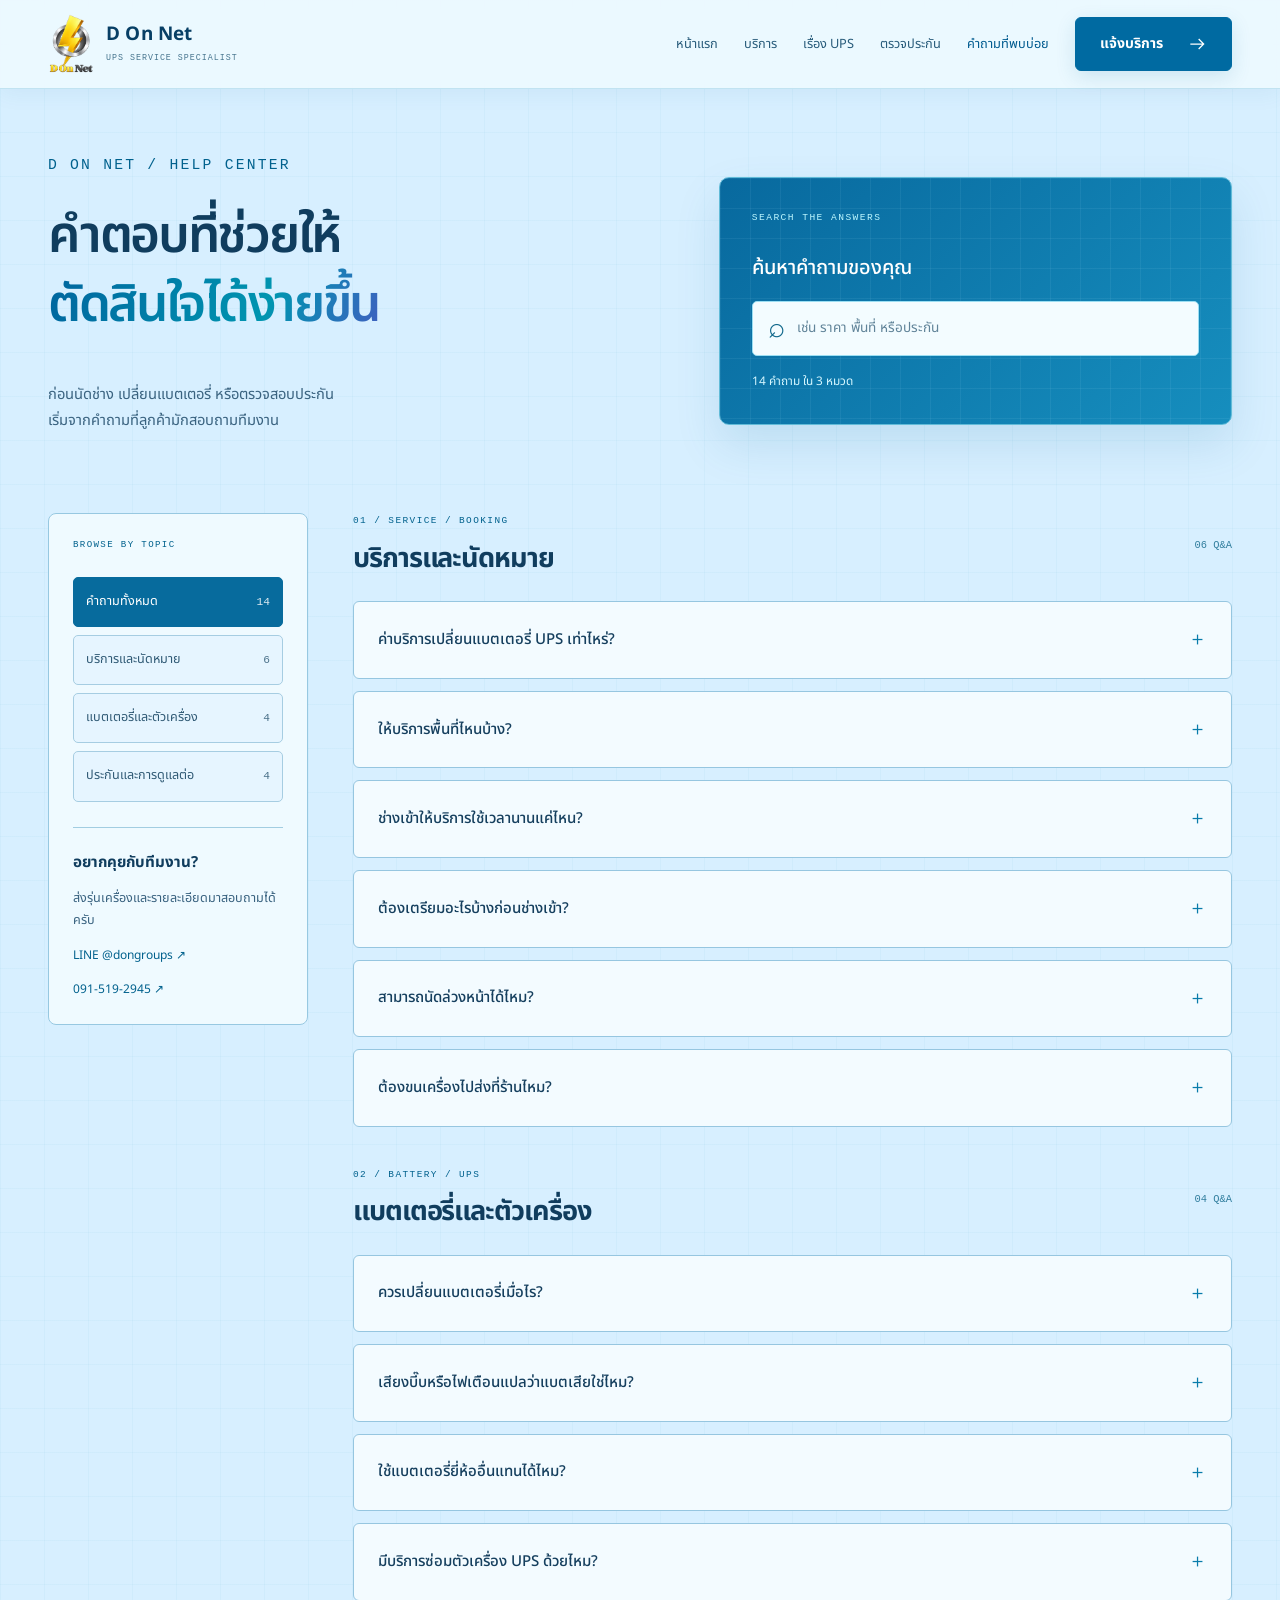
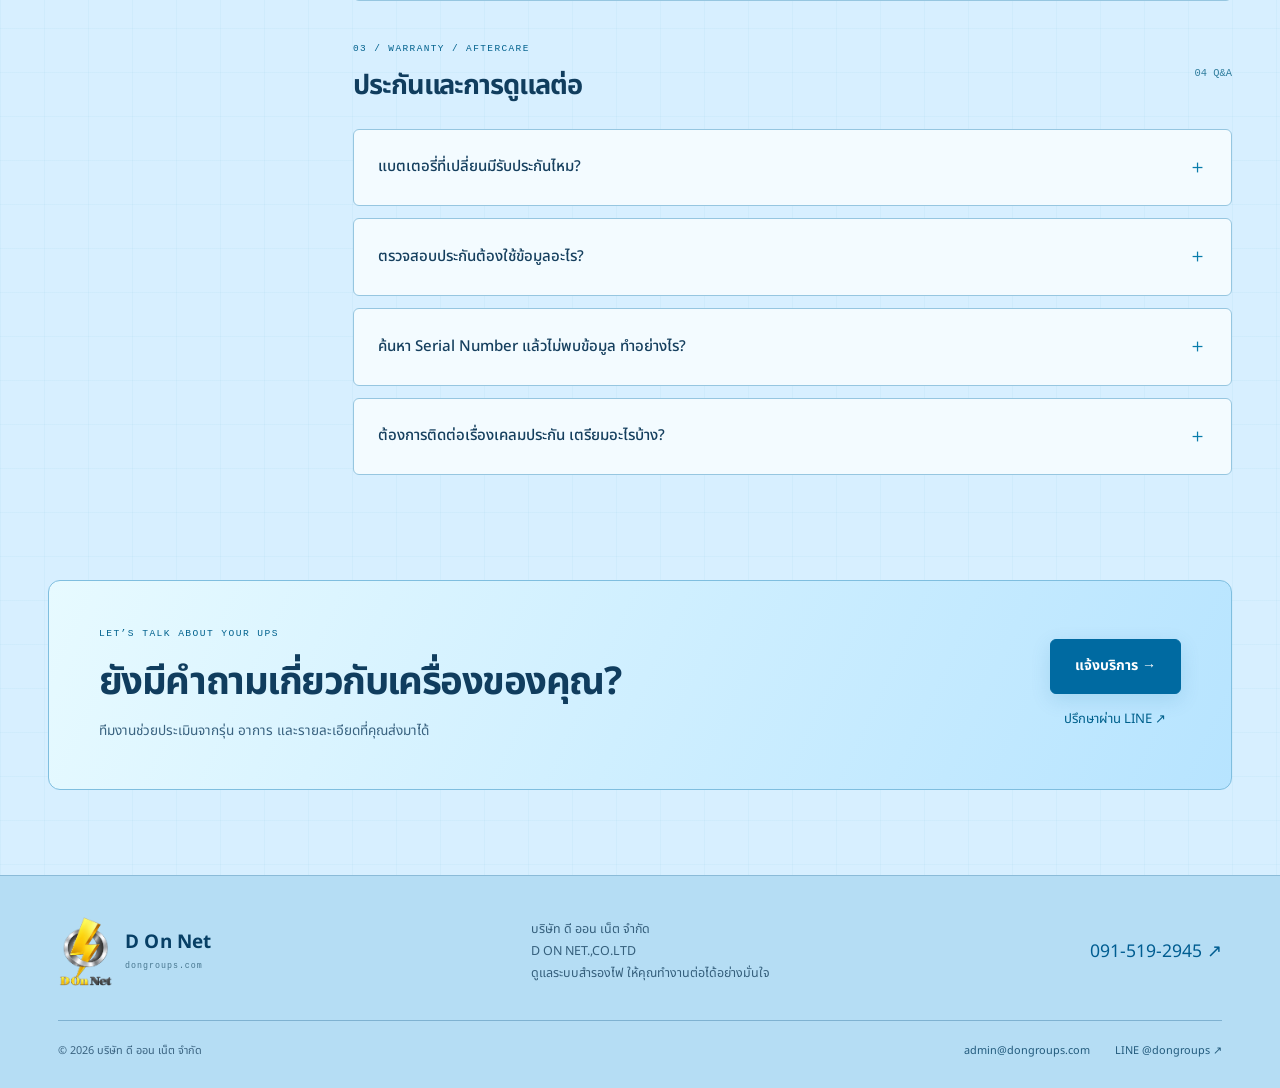
==== faq.html @ e54dea1e "Redesign D On Net website with azure cyber theme and Leaflet maps" ====
<!DOCTYPE html><html lang="th"><head><meta charset="UTF-8"><meta name="viewport" content="width=device-width,initial-scale=1"><title>คำถามที่พบบ่อย | D On Net</title><meta name="description" content="บริการเปลี่ยนแบตเตอรี่ UPS และ PM ตรวจสอบเครื่อง ติดต่อ D On Net โทร 091-519-2945"><link rel="icon" type="image/png" href="assets/d-on-net-logo.png"><link rel="preconnect" href="https://fonts.googleapis.com"><link rel="preconnect" href="https://fonts.gstatic.com" crossorigin><link href="https://fonts.googleapis.com/css2?family=Noto+Sans+Thai:wght@400;500;600;700;800&display=swap" rel="stylesheet"><link rel="stylesheet" href="site.css"><link rel="stylesheet" href="azure.css"><link rel="stylesheet" href="faq.css"></head><body><a class="skip" href="#main">ข้ามไปเนื้อหา</a><header class="site-header"><div class="nav-shell"><a class="logo company-logo" href="index.html" aria-label="D On Net หน้าแรก"><img src="assets/d-on-net-logo.png" alt="โลโก้ D On Net" width="1080" height="1482"><span>D On Net<small>UPS SERVICE SPECIALIST</small></span></a><button class="menu-toggle" aria-controls="site-menu" aria-expanded="false" aria-label="เปิดเมนู">☰</button><nav id="site-menu" class="site-menu" aria-label="เมนูหลัก"><a href="index.html" >หน้าแรก</a><a href="services.html" >บริการ</a><a href="ups-info.html" >เรื่อง UPS</a><a href="warranty.html" >ตรวจประกัน</a><a href="faq.html" aria-current="page">คำถามที่พบบ่อย</a><a class="button small" href="submit.html">แจ้งบริการ <svg viewBox="0 0 24 24" fill="none" stroke="currentColor" stroke-width="1.5" aria-hidden="true"><path d="M4 12h16m-6-6 6 6-6 6"/></svg></a></nav></div></header><main id="main"><section class="faq-hero wrap"><div><p class="eyebrow">D ON NET / HELP CENTER</p><h1>คำตอบที่ช่วยให้<br><span class="gradient-text">ตัดสินใจได้ง่ายขึ้น</span></h1><p>ก่อนนัดช่าง เปลี่ยนแบตเตอรี่ หรือตรวจสอบประกัน<br>เริ่มจากคำถามที่ลูกค้ามักสอบถามทีมงาน</p></div><div class="faq-search-panel"><span class="eyebrow">SEARCH THE ANSWERS</span><label for="faqSearch">ค้นหาคำถามของคุณ</label><div class="faq-search-row"><span aria-hidden="true">⌕</span><input id="faqSearch" type="search" placeholder="เช่น ราคา พื้นที่ หรือประกัน" autocomplete="off" aria-describedby="faqCount"></div><p id="faqCount" role="status" aria-live="polite">14 คำถาม ใน 3 หมวด</p></div></section><section class="faq-workspace wrap"><aside class="faq-sidebar"><p class="eyebrow">BROWSE BY TOPIC</p><div class="faq-filters" role="group" aria-label="กรองหมวดคำถาม"><button type="button" data-category="all" aria-pressed="true">คำถามทั้งหมด <span>14</span></button><button type="button" data-category="service" aria-pressed="false">บริการและนัดหมาย <span>6</span></button><button type="button" data-category="battery" aria-pressed="false">แบตเตอรี่และตัวเครื่อง <span>4</span></button><button type="button" data-category="warranty" aria-pressed="false">ประกันและการดูแลต่อ <span>4</span></button></div><div class="faq-help"><h3>อยากคุยกับทีมงาน?</h3><p>ส่งรุ่นเครื่องและรายละเอียดมาสอบถามได้ครับ</p><a class="text-link" href="https://page.line.me/624izvff" target="_blank" rel="noopener">LINE @dongroups ↗</a><a class="text-link" href="tel:0915192945">091-519-2945 ↗</a></div></aside><div class="faq-results"><section class="faq-topic" data-topic="service" aria-labelledby="topic-service"><div class="faq-topic-heading"><div><p class="eyebrow">01 / SERVICE / BOOKING</p><h2 id="topic-service">บริการและนัดหมาย</h2></div><span>06 Q&A</span></div><details class="faq-item" data-category="service"><summary>ค่าบริการเปลี่ยนแบตเตอรี่ UPS เท่าไหร่?</summary><div class="faq-answer"><p>ราคาขึ้นอยู่กับขนาด รุ่นของ UPS และแบตเตอรี่ที่เลือก ส่งยี่ห้อ รุ่น จำนวนเครื่อง และสถานที่ให้ทีมงานประเมินก่อนนัดหมายได้ ผ่าน <a href="submit.html">ฟอร์มแจ้งบริการ</a> หรือโทร 091-519-2945</p></div></details><details class="faq-item" data-category="service"><summary>ให้บริการพื้นที่ไหนบ้าง?</summary><div class="faq-answer"><p>ตามข้อมูลบริการเดิม ให้บริการกรุงเทพฯ และปริมณฑลเป็นหลัก ได้แก่ นนทบุรี ปทุมธานี สมุทรปราการ สมุทรสาคร นครปฐม และพื้นที่ใกล้เคียง สำหรับจังหวัดอื่น ติดต่อทีมงานเพื่อยืนยันก่อนนัดหมาย</p></div></details><details class="faq-item" data-category="service"><summary>ช่างเข้าให้บริการใช้เวลานานแค่ไหน?</summary><div class="faq-answer"><p>ตามข้อมูลบริการเดิม โดยทั่วไปประมาณ 30–60 นาทีต่อเครื่อง รวมตรวจสอบ ทำความสะอาด และเปลี่ยนแบตเตอรี่ ระยะเวลาจริงขึ้นอยู่กับรุ่น จำนวนเครื่อง และสภาพหน้างาน ทีมงานจะช่วยประเมินก่อนนัดหมาย</p></div></details><details class="faq-item" data-category="service"><summary>ต้องเตรียมอะไรบ้างก่อนช่างเข้า?</summary><div class="faq-answer"><p>เตรียมสถานที่และที่อยู่ให้ชัดเจน ภาพเครื่องกับป้ายรุ่น และชื่อพร้อมเบอร์ผู้ประสานงานหน้างาน แจ้งข้อกำหนดการเข้าพื้นที่หรือเวลาที่สะดวกให้ทีมงานทราบล่วงหน้า</p></div></details><details class="faq-item" data-category="service"><summary>สามารถนัดล่วงหน้าได้ไหม?</summary><div class="faq-answer"><p>ได้ครับ แนะนำติดต่อก่อนวันรับบริการอย่างน้อย 1–2 วันทำการ เพื่อให้ทีมงานจัดเตรียมอุปกรณ์ โดยวันและเวลานัดหมายต้องได้รับการยืนยันจากทีมงาน</p></div></details><details class="faq-item" data-category="service"><summary>ต้องขนเครื่องไปส่งที่ร้านไหม?</summary><div class="faq-answer"><p>มีบริการถึงหน้างานที่บ้านหรือสำนักงาน แจ้งสถานที่ให้ทีมงานยืนยันรายละเอียดก่อนเข้าบริการได้</p></div></details></section><section class="faq-topic" data-topic="battery" aria-labelledby="topic-battery"><div class="faq-topic-heading"><div><p class="eyebrow">02 / BATTERY / UPS</p><h2 id="topic-battery">แบตเตอรี่และตัวเครื่อง</h2></div><span>04 Q&A</span></div><details class="faq-item" data-category="battery"><summary>ควรเปลี่ยนแบตเตอรี่เมื่อไร?</summary><div class="faq-answer"><p>ให้พิจารณาคู่มือของรุ่น สภาพการใช้งาน และผลตรวจสอบ ไม่ต้องรอจนสำรองไฟไม่ได้ หากเวลาสำรองลดลงหรือมีข้อความเตือน ส่งข้อมูลให้ทีมงานช่วยประเมินได้ ดูเพิ่มเติมที่ <a href="ups-info.html#lifespan">เรื่องอายุแบตเตอรี่ UPS</a></p></div></details><details class="faq-item" data-category="battery"><summary>เสียงบี๊บหรือไฟเตือนแปลว่าแบตเสียใช่ไหม?</summary><div class="faq-answer"><p>ยังสรุปจากเสียงหรือไฟเตือนเพียงอย่างเดียวไม่ได้ครับ จดข้อความและรูปแบบเสียง หรือถ่ายภาพหน้าจอไว้ เพื่อให้ทีมงานตรวจสอบตามรุ่น ดู <a href="ups-info.html#symptoms">อาการที่ควรตรวจเช็ก</a></p></div></details><details class="faq-item" data-category="battery"><summary>ใช้แบตเตอรี่ยี่ห้ออื่นแทนได้ไหม?</summary><div class="faq-answer"><p>ให้ทีมงานตรวจความเข้ากันได้กับรุ่นเครื่องและข้อกำหนดของผู้ผลิตก่อนเลือกแบตเตอรี่ พร้อมแจ้งตัวเลือกและรายละเอียดการรับประกันให้ทราบก่อนให้บริการ</p></div></details><details class="faq-item" data-category="battery"><summary>มีบริการซ่อมตัวเครื่อง UPS ด้วยไหม?</summary><div class="faq-answer"><p>บริการหลักคือ PM ตรวจสอบและเปลี่ยนแบตเตอรี่ สำหรับอินเวอร์เตอร์หรือบอร์ดของเครื่อง สอบถามเป็นกรณีได้ ทีมงานจะประเมินตามสภาพจริง</p></div></details></section><section class="faq-topic" data-topic="warranty" aria-labelledby="topic-warranty"><div class="faq-topic-heading"><div><p class="eyebrow">03 / WARRANTY / AFTERCARE</p><h2 id="topic-warranty">ประกันและการดูแลต่อ</h2></div><span>04 Q&A</span></div><details class="faq-item" data-category="warranty"><summary>แบตเตอรี่ที่เปลี่ยนมีรับประกันไหม?</summary><div class="faq-answer"><p>มีรับประกันตามรุ่น ยี่ห้อ และเงื่อนไขที่ระบุในใบงาน ทีมงานจะแจ้งรายละเอียดก่อนให้บริการ ตรวจสอบได้ที่ <a href="warranty.html">หน้าตรวจประกัน</a></p></div></details><details class="faq-item" data-category="warranty"><summary>ตรวจสอบประกันต้องใช้ข้อมูลอะไร?</summary><div class="faq-answer"><p>ใช้ Serial Number ของเครื่อง ซึ่งดูได้จากป้ายบนตัวเครื่องหรือข้อมูลในใบงาน หากหาไม่พบ ส่งภาพป้ายให้ทีมงานช่วยดูผ่าน LINE ได้</p></div></details><details class="faq-item" data-category="warranty"><summary>ค้นหา Serial Number แล้วไม่พบข้อมูล ทำอย่างไร?</summary><div class="faq-answer"><p>ตรวจตัวอักษรและตัวเลขให้ตรงกับป้ายเครื่อง หากยังไม่พบ ติดต่อทีมงานพร้อม Serial Number และใบงานเพื่อช่วยตรวจสอบ การค้นหาไม่พบยังไม่ยืนยันว่าเครื่องไม่มีประกัน</p></div></details><details class="faq-item" data-category="warranty"><summary>ต้องการติดต่อเรื่องเคลมประกัน เตรียมอะไรบ้าง?</summary><div class="faq-answer"><p>เตรียม Serial Number ใบงาน และรายละเอียดอาการหรือข้อความเตือน ติดต่อ 091-519-2945 หรือ LINE @dongroups เพื่อให้ทีมงานตรวจสอบตามเงื่อนไขในใบงาน</p></div></details></section><div class="faq-empty" hidden><span class="eyebrow">NO MATCHING ANSWERS</span><h2>ยังไม่พบคำถามที่ตรงกัน</h2><p>ลองใช้คำสั้นลง หรือเลือกดูคำถามทั้งหมด</p><button type="button" class="button secondary" id="faqReset">ล้างการค้นหา</button><a class="text-link" href="https://page.line.me/624izvff" target="_blank" rel="noopener">สอบถามทีมงาน ↗</a></div><noscript><p>เปิดแต่ละคำถามเพื่ออ่านคำตอบได้ โดยช่องค้นหาและตัวกรองต้องใช้ JavaScript</p></noscript></div></section><section class="contact-banner wrap"><div><p class="eyebrow">LET’S TALK ABOUT YOUR UPS</p><h2>ยังมีคำถามเกี่ยวกับเครื่องของคุณ?</h2><p>ทีมงานช่วยประเมินจากรุ่น อาการ และรายละเอียดที่คุณส่งมาได้</p></div><div class="cta-actions"><a class="button" href="submit.html">แจ้งบริการ →</a><a class="text-link" href="https://page.line.me/624izvff" target="_blank" rel="noopener">ปรึกษาผ่าน LINE ↗</a></div></section></main><footer class="site-footer"><div class="footer-top"><a class="logo company-logo" href="index.html"><img src="assets/d-on-net-logo.png" alt="โลโก้ D On Net" width="1080" height="1482"><span>D On Net<small>dongroups.com</small></span></a><p>บริษัท ดี ออน เน็ต จำกัด<br><span lang="en">D ON NET.,CO.LTD</span><br>ดูแลระบบสำรองไฟ ให้คุณทำงานต่อได้อย่างมั่นใจ</p><a href="tel:0915192945">091-519-2945 ↗</a></div><div class="footer-bottom"><span>© 2026 บริษัท ดี ออน เน็ต จำกัด</span><div><a href="mailto:admin@dongroups.com">admin@dongroups.com</a><a href="https://page.line.me/624izvff" target="_blank" rel="noopener">LINE @dongroups ↗</a></div></div></footer><script src="site.js"></script><script src="faq.js"></script></body></html>
---- site.css ----
*{box-sizing:border-box}html{scroll-behavior:smooth}body{margin:0;background:#080c14;color:#e9eef6;font-family:'Noto Sans Thai',sans-serif;line-height:1.75}a{color:inherit;text-decoration:none}button,input,select,textarea{font:inherit}button,a,input,select,textarea{-webkit-tap-highlight-color:transparent}svg{width:24px;height:24px;flex-shrink:0}button{cursor:pointer}h1,h2,h3,p{margin-top:0}h1,h2,h3{line-height:1.35}p{color:#9cacc2}h2{font-size:clamp(1.8rem,3vw,2.7rem);letter-spacing:-.04em}h3{font-size:1.2rem}::selection{background:#71e9c7;color:#080c14}:focus-visible{outline:2px solid #71e9c7;outline-offset:5px}.wrap{max-width:1260px;width:calc(100% - 96px);margin-inline:auto}.accent{color:#71e9c7}.eyebrow,.code{font:500 .7rem/1.6 Consolas,monospace;letter-spacing:.15em;color:#71e9c7}.eyebrow{margin-bottom:24px}.gradient-text{background:linear-gradient(115deg,#9bf5d7,#7edbfa 70%,#b4a0f5);background-clip:text;-webkit-text-fill-color:transparent}.skip{position:fixed;top:-80px;left:20px;z-index:300;background:#71e9c7;color:#080c14;padding:12px}.skip:focus{top:10px}
.site-header{position:sticky;top:0;z-index:100;background:#080c14eb;backdrop-filter:blur(20px);border-bottom:1px solid #ffffff0d}.nav-shell{max-width:1360px;margin:auto;padding:22px 48px;display:flex;align-items:center;justify-content:space-between;gap:24px}.logo{display:flex;align-items:center;gap:11px;font-weight:800;letter-spacing:.01em;font-size:1.2rem;line-height:1.3;color:#fff}.logo-light{font-weight:400}.logo small{display:block;font:500 .52rem/1.8 Consolas,monospace;letter-spacing:.2em;color:#7f90a8;margin-top:4px}.logo-mark{display:grid;place-items:center;width:38px;height:42px;background:#71e9c70d;border:1px solid #71e9c748;color:#71e9c7;border-radius:8px}.site-menu{display:flex;align-items:center;gap:26px;position:static;background:none;height:auto;padding:0;box-shadow:none}.site-menu>a{color:#a8b5c7;font-size:.8rem;white-space:nowrap}.site-menu>a:hover,.site-menu>a[aria-current]{color:#71e9c7}.menu-toggle{display:none;background:transparent;border:1px solid #334156;border-radius:6px;color:#e9eef6;padding:4px 12px;font-size:1.4rem}.button,.site-menu>a.button{display:inline-flex;align-items:center;justify-content:center;gap:24px;background:#71e9c7;border:1px solid #71e9c7;padding:14px 24px;color:#071711;border-radius:6px;font-size:.88rem;font-weight:700;transition:transform .2s,background .2s}.button:hover{transform:translateY(-2px);background:#a2f3dc}.button svg{width:20px}.button.small{padding:11px 18px;gap:12px}.button.secondary{background:#ffffff03;border-color:#ffffff26;color:#e9eef6}.button.secondary:hover{border-color:#71e9c7;background:#71e9c70a}
.home-hero{display:grid;grid-template-columns:1.05fr 1fr;gap:32px;align-items:center;padding-block:80px 86px}.hero-copy h1{font-size:clamp(3rem,5vw,4.6rem);font-weight:600;letter-spacing:-.055em;margin-bottom:28px;line-height:1.25}.hero-description{font-size:1rem;line-height:1.9;margin-bottom:30px}.hero-actions{display:flex;gap:12px;flex-wrap:wrap}.hero-note{display:flex;align-items:center;gap:9px;font-size:.71rem;color:#889bb2;margin-top:28px}.hero-note svg{width:17px;height:17px;color:#71e9c7}.tiny-dot{display:inline-block;width:6px;height:6px;border-radius:50%;background:#71e9c7;box-shadow:0 0 12px #71e9c7;margin-right:9px}
.equipment-scene{height:520px;position:relative;isolation:isolate;background:radial-gradient(ellipse at 45% 48%,#16483655,transparent 60%),radial-gradient(ellipse at 90% 90%,#53488b30,transparent 60%);border:1px solid #ffffff0e;border-radius:24px;overflow:hidden}.scene-grid{position:absolute;inset:0;background-image:linear-gradient(#71e9c707 1px,transparent 1px),linear-gradient(90deg,#71e9c707 1px,transparent 1px);background-size:38px 38px;mask-image:radial-gradient(#000,transparent 80%)}.scene-caption{position:absolute;top:26px;left:26px;font:500 .61rem Consolas,monospace;letter-spacing:.15em;color:#738d89}.orbit{position:absolute;border:1px solid #71e9c720;width:340px;height:340px;left:50%;top:47%;border-radius:50%;transform:translate(-50%,-50%)}.orbit-b{width:430px;height:430px;border-style:dashed;border-color:#71e9c710}.ups-device{position:absolute;top:90px;left:50%;width:180px;height:300px;transform:translateX(-50%) rotate(-8deg);background:linear-gradient(110deg,#3b4a55,#142128 55%,#0e171f);border:1px solid #708d9250;border-radius:10px 10px 15px 15px;box-shadow:22px 18px 0 -4px #0d1722,23px 18px 0 -3px #334455,0 30px 60px #0009;z-index:2}.device-top{font:600 .6rem Consolas,monospace;color:#b0bfc4;letter-spacing:.14em;padding:19px 21px;border-bottom:1px solid #ffffff0d}.device-display{margin:20px;background:#091610;border:1px solid #6ad6ad55;border-radius:4px;padding:12px;color:#8ae8bd;box-shadow:inset 0 0 20px #63dba810;font:600 .85rem Consolas,monospace}.display-dot{display:inline-block;height:5px;width:5px;background:#8ae8bd;border-radius:50%;margin-right:5px}.battery-bars{display:flex;gap:4px;margin:12px 0}.battery-bars i{width:15px;height:14px;background:#71e9c7;box-shadow:0 0 8px #71e9c740}.device-display small{font-size:.4rem;letter-spacing:.04em}.device-button{text-align:center;margin-bottom:17px;color:#6acbaa;font-size:20px}.device-vents{height:50px;margin-inline:22px;background:repeating-linear-gradient(0deg,#02070b 0 2px,transparent 2px 7px);border-inline:1px solid #ffffff08}.device-foot{position:absolute;left:18px;right:18px;bottom:-7px;height:7px;background:#071016}.scene-label{position:absolute;display:flex;align-items:center;gap:10px;background:#0e1c23e8;backdrop-filter:blur(10px);border:1px solid #71e9c72c;border-radius:7px;padding:12px 15px;z-index:3;color:#71e9c7;font:500 .62rem/1.8 Consolas,monospace;letter-spacing:.06em;box-shadow:0 15px 35px #0003}.scene-label small{display:block;font-family:'Noto Sans Thai',sans-serif;color:#a7b9c7;letter-spacing:0;font-size:.68rem}.label-a{left:20px;top:180px}.label-b{right:18px;bottom:100px}.scene-base{position:absolute;bottom:28px;left:26px;right:26px;display:flex;justify-content:space-between;gap:10px;color:#b0bfcb;font:500 .6rem Consolas,monospace;letter-spacing:.09em}.scene-base span{color:#53697b}
.brand-strip{border-block:1px solid #ffffff0d;padding:26px 0;background:#ffffff02}.brand-strip>.wrap{display:flex;justify-content:space-between;align-items:center;gap:25px}.brand-strip .eyebrow{color:#778a9e;margin:0;font-size:.57rem}.brand-strip .wrap>div{display:flex;gap:32px;align-items:center;color:#b7c1ce;font-weight:700;font-size:1.1rem;flex-wrap:wrap}.brand-strip .wrap>div span{font-size:.9rem;font-weight:500}.section-space{padding-block:85px}.section-heading{display:flex;align-items:end;justify-content:space-between;gap:30px;margin-bottom:38px}.section-heading h2{margin-bottom:0}.section-heading>p{max-width:340px;margin-bottom:4px;font-size:.88rem}.section-heading .eyebrow{margin-bottom:15px}.service-grid{display:grid;grid-template-columns:repeat(3,1fr);gap:18px}.service-card{background:linear-gradient(135deg,#111a27,#0c121b);border:1px solid #ffffff12;border-radius:10px;padding:30px;transition:border-color .2s,transform .2s}.service-card:hover{transform:translateY(-4px);border-color:#71e9c74d}.card-top{display:flex;justify-content:space-between;align-items:center;margin-bottom:38px}.service-icon{width:52px;height:52px;display:grid;place-items:center;border:1px solid #71e9c725;border-radius:9px;background:#71e9c708;color:#71e9c7}.service-icon svg{width:28px;height:28px}.code{color:#5e758c}.service-card h3{margin-bottom:13px;font-weight:500}.service-card p{font-size:.86rem;min-height:72px}.text-link{display:inline-flex;align-items:center;gap:15px;color:#71e9c7;font-size:.82rem}.text-link svg{width:18px}.workflow{background:#0c131f;border-block:1px solid #ffffff0c}.steps{display:grid;grid-template-columns:repeat(4,1fr);gap:30px}.step-number{display:block;font:400 2.4rem Consolas,monospace;color:#71e9c766;border-bottom:1px solid #71e9c722;padding-bottom:20px;margin-bottom:20px}.steps h3{font-size:1rem;font-weight:500}.steps p{font-size:.81rem}.care-panel{display:grid;grid-template-columns:1fr 1fr;align-items:center;gap:30px;padding:55px 60px;border:1px solid #ffffff14;border-radius:16px;background:radial-gradient(ellipse at 95% 50%,#34406b26,transparent 60%),#101721}.care-panel h2{line-height:1.5}.care-panel p{font-size:.87rem}.care-art{display:flex;flex-direction:column;align-items:center;gap:24px;color:#71e9c7}.care-art svg{width:135px;height:135px;stroke-width:.6;filter:drop-shadow(0 0 30px #71e9c730)}.care-art span{font:500 .6rem Consolas,monospace;letter-spacing:.2em;color:#74989b}.contact-banner{display:flex;justify-content:space-between;align-items:center;gap:30px;padding:45px 50px;margin-bottom:85px;background:linear-gradient(120deg,#17382c80,#121b2b);border:1px solid #71e9c72b;border-radius:12px}.contact-banner h2{margin-bottom:12px}.contact-banner .eyebrow{font-size:.6rem;margin-bottom:15px}.contact-banner p:last-child{font-size:.85rem;margin:0}.cta-actions{display:flex;flex-direction:column;align-items:center;gap:14px;flex-shrink:0}.site-footer{display:block;background:#070a10;border-top:1px solid #ffffff0e;padding:38px max(48px,calc((100vw - 1164px)/2)) 28px}.footer-top,.footer-bottom{display:flex;align-items:center;justify-content:space-between;gap:30px}.footer-top{padding-bottom:30px}.footer-top p{font-size:.78rem;margin:0}.footer-top>a:last-child{font-size:1.1rem;color:#71e9c7}.footer-bottom{padding-top:20px;border-top:1px solid #ffffff0d;color:#64798f;font-size:.68rem}.footer-bottom>div{display:flex;gap:25px}.footer-bottom a{color:#97a9bc}
.page-heading{padding-block:70px 55px}.page-heading h1{font-size:clamp(2.2rem,4vw,3.6rem);font-weight:600}.page-heading p:last-child{max-width:550px}.service-list{padding-bottom:75px}.service-row{display:grid;grid-template-columns:.8fr 1.2fr;gap:70px;padding-block:50px;border-top:1px solid #ffffff15;scroll-margin-top:110px}.service-row h2{font-size:2rem}.service-row p{font-size:.92rem}.large-icon{display:flex;flex-direction:column;align-items:center;justify-content:center;gap:30px;background:radial-gradient(circle,#71e9c70c,transparent 70%),#101824;border:1px solid #ffffff10;border-radius:14px;min-height:260px}.large-icon svg{width:100px;height:100px;color:#71e9c7;stroke-width:.7}.check-list{list-style:none;padding:0;margin:20px 0 28px;color:#a5b7cb;font-size:.86rem}.check-list li{margin-bottom:10px}.check-list li::before{content:'✓';color:#71e9c7;margin-right:12px}
/* Connected workflows and reference articles use the same new design system. */
:root{--navy:#080c14;--navy2:#101b2b;--navy3:#1a2b3b;--amber:#71e9c7;--amber2:#a2f3dc;--white:#e9eef6;--off:#101824;--text:#d5dfec;--muted:#9cacc2;--border:#2b394a;--success:#71e9c7;--danger:#ff8585;--font:'Noto Sans Thai',sans-serif;--shadow:0 15px 50px #0004;color-scheme:dark}
main>section:not(.wrap):not(.workflow),main>.page-hero{padding-inline:max(48px,calc((100vw - 1164px)/2))}.page-hero{background:radial-gradient(ellipse at 80% 20%,#274e4433,transparent 65%),#080c14;padding-block:65px;border-bottom:1px solid #ffffff10;text-align:left}.page-hero h1{font-size:clamp(2rem,4vw,3.4rem);font-weight:600}.page-hero h1 em{color:#71e9c7}.page-hero p{margin:0;max-width:600px;color:#9cacc2}.breadcrumb{justify-content:flex-start}.breadcrumb a{color:#9cacc2}.section-title,.form-card h2,.field label,.checklist-field label,.map-field label,.search-box h2,.info-card h3,.article-section h2,.type-card h4,.symptom-item h4,summary{color:#e9eef6}.section-tag{background:#71e9c708;border-color:#71e9c733;color:#71e9c7;border-radius:5px}.form-card,.info-card,.search-box,.type-card,.result-card,.toc{background:#101824;border:1px solid #ffffff16;box-shadow:none}.submit-layout{grid-template-columns:minmax(0,1fr) 340px;gap:30px}.field input,.field textarea,.field select,#serialInput{background:#080f19;color:#d5dfec;border-color:#344358}.field input::placeholder,.field textarea::placeholder{color:#8497ae}.field select option{color:#d5dfec;background:#080f19}.btn-submit,.btn-search,.btn-primary{background:#71e9c7;color:#071711}.btn-navy{background:#152c29;color:#e9eef6;border:1px solid #71e9c744}.map-btn{color:#d5dfec;background:#152033}.check-options label{color:#a8b8cc;background:#0c1420;border-color:#344358}.check-opt:checked+label{background:#71e9c713;color:#71e9c7;border-color:#71e9c7}.contact-link{background:#0c1420;color:#d5dfec}.contact-link:hover{border-color:#71e9c7}.info-section{background:#0c131f}.result-table td{color:#d5dfec}.result-table td:first-child{color:#9cacc2}.status-title{color:#e9eef6}.days-valid,.valid .status-label,#successMsg h3{color:#71e9c7}.days-expire,.expired .status-label{color:#ffb395}.faq-list details{background:#101824}.faq-list .faq-ans{color:#9cacc2}.still-q{border-top:1px solid #ffffff14;background:#0d1824}.article-section h2{border-color:#71e9c744}.badge-green{color:#71e9c7}.badge-amber{color:#ffd899}.badge-blue{color:#9fcbff}.lifespan-table th{background:#182636}.lifespan-table td{color:#d5dfec}.toc a{color:#9cacc2}.site-footer p{color:#9cacc2}.site-header .site-menu{border:0}.site-header .logo{font-family:'Noto Sans Thai',sans-serif}
@media(max-width:1060px){.nav-shell{padding:18px 30px}.menu-toggle{display:block}.site-menu{display:none;position:absolute;top:100%;left:0;right:0;flex-direction:column;align-items:stretch;gap:0;padding:16px 30px;background:#0d1623;border-bottom:1px solid #ffffff20}.site-menu.is-open{display:flex}.site-menu>a{padding:12px 0;font-size:.9rem}.site-menu>a.button{margin-top:12px}.wrap{width:calc(100% - 60px)}.home-hero{gap:20px}.equipment-scene{height:460px}.label-a{left:10px;top:195px}.label-b{right:10px;bottom:60px}.scene-caption{font-size:.5rem}.scene-base span{display:none}.service-card{padding:24px}.brand-strip>.wrap{flex-direction:column;align-items:flex-start}.submit-layout{grid-template-columns:minmax(0,1fr) 290px;gap:20px}.form-card{padding:25px}.site-footer{padding-inline:30px}main>section:not(.wrap):not(.workflow),main>.page-hero{padding-inline:30px}}
@media(max-width:760px){.home-hero{grid-template-columns:1fr;padding-block:48px}.hero-copy h1{font-size:3.4rem}.hero-description br{display:none}.equipment-scene{margin-top:18px;height:440px;max-width:540px;width:100%;justify-self:center}.ups-device{top:65px}.scene-base{bottom:20px}.label-a{left:20px;top:160px}.label-b{right:20px;bottom:80px}.section-space{padding-block:56px}.section-heading{display:block}.section-heading>p{margin-top:20px;max-width:100%}.service-grid{grid-template-columns:1fr}.service-card p{min-height:0}.card-top{margin-bottom:22px}.steps{grid-template-columns:1fr 1fr;gap:22px}.care-panel{padding:30px;grid-template-columns:1fr}.care-art{padding-block:25px}.contact-banner{padding:30px;flex-direction:column;align-items:flex-start;margin-bottom:55px}.cta-actions{align-items:flex-start}.footer-top,.footer-bottom{align-items:flex-start;flex-direction:column;gap:18px}.footer-bottom>div{flex-wrap:wrap;gap:12px}.brand-strip .wrap>div{gap:22px;font-size:.95rem}.service-row{grid-template-columns:1fr;gap:28px}.large-icon{min-height:200px}.submit-layout{grid-template-columns:1fr}.page-hero{padding-block:45px}.page-heading{padding-block:50px 30px}.page-hero h1{font-size:2.2rem}.care-panel p br{display:none}}
@media(max-width:420px){.wrap{width:calc(100% - 36px)}.nav-shell{padding:16px 18px}.logo{font-size:1rem}.logo small{font-size:.44rem}.logo-mark{width:30px;height:36px}.hero-copy h1{font-size:2.8rem}.eyebrow{font-size:.59rem}.hero-actions .button{flex:1;padding:13px 16px;gap:12px}.hero-note{font-size:.61rem;align-items:flex-start}.equipment-scene{height:405px}.scene-label{padding:9px 11px;font-size:.54rem}.label-a{left:10px;top:170px}.label-b{right:10px;bottom:65px}.ups-device{width:155px;height:280px}.scene-base{font-size:.51rem}.steps{grid-template-columns:1fr}.care-panel,.contact-banner{padding:24px}.form-card{padding:20px}.field-row{grid-template-columns:1fr}main>section:not(.wrap):not(.workflow),main>.page-hero{padding-inline:18px}.site-footer{padding-inline:18px}}
@media(prefers-reduced-motion:reduce){html{scroll-behavior:auto}*,*::before,*::after{transition:none!important;animation:none!important}}
.info-block h3{color:#e9eef6}.check-opt{display:block;position:absolute;opacity:0;width:1px;height:1px}.check-opt:focus-visible+label{outline:2px solid #71e9c7;outline-offset:4px}.site-footer .logo{color:#e9eef6}
---- azure.css ----
/* Azure Cyber: bright blue canvas, precise grid, electric cyan accents. */
:root{--navy:#063e68;--navy2:#0a6091;--navy3:#087dac;--amber:#006397;--amber2:#0084b5;--white:#fff;--off:#d9f1ff;--text:#123f60;--muted:#3a6380;--border:#a2cfe6;--success:#087657;--danger:#b42c45;color-scheme:light}
body{color:#103d5e;background-color:#d7efff;background-image:linear-gradient(#087bae09 1px,transparent 1px),linear-gradient(90deg,#087bae09 1px,transparent 1px);background-size:44px 44px}
p{color:#3a6380}.accent{color:#0079ab}.eyebrow,.text-link{color:#00618d}.code{color:#497d9b}.gradient-text{background-image:linear-gradient(115deg,#00649e,#0095b0 65%,#425dc0)}
.site-header{background:#edf9fff2;border-bottom-color:#7cbeda60;box-shadow:0 3px 22px #0c628912}.logo,.site-footer .logo{color:#073f65}.logo small{color:#47768f}.logo-mark{color:#007ab0;background:#008ab00b;border-color:#008ab044}.site-menu>a{color:#285c7b}.site-menu>a:hover,.site-menu>a[aria-current]{color:#005c90}.menu-toggle{color:#06416a;border-color:#7ab6d4}
.button,.site-menu>a.button,.btn-submit,.btn-search,.btn-primary{background:#006aa1;color:#fff;border-color:#006aa1;box-shadow:0 6px 20px #006a9e24}.button:hover,.btn-submit:hover,.btn-search:hover{background:#005484}.button.secondary{background:#ffffff8a;color:#084870;border-color:#66a9ce}.button.secondary:hover{background:#fff;border-color:#006ca2}.skip{background:#006aa1;color:#fff}
.home-hero{position:relative;isolation:isolate;color:#fff}.home-hero::before{content:"";position:absolute;inset:0 calc((100% - 100vw)/2);z-index:-1;background:linear-gradient(#8de4ff12 1px,transparent 1px),linear-gradient(90deg,#8de4ff12 1px,transparent 1px),radial-gradient(ellipse at 75% 55%,#35d8e755,transparent 55%),linear-gradient(120deg,#086b9e,#138fc3 55%,#1681be);background-size:44px 44px,44px 44px,auto,auto;border-bottom:1px solid #80e4ff80}
.hero-copy .gradient-text{background-image:linear-gradient(110deg,#fff,#99f9ff 75%,#d9d6ff)}.hero-copy .eyebrow,.hero-note svg{color:#c5faff}.hero-description{color:#e0f5ff}.hero-note{color:#d4efff}.tiny-dot{background:#a2faff;box-shadow:0 0 15px #a2faff}.hero-actions .button{background:#b3f8ff;color:#06416a;border-color:#b3f8ff;box-shadow:0 8px 26px #00446e33}.hero-actions .button:hover{background:#fff}.hero-actions .secondary{background:#ffffff0b;color:#fff;border-color:#ade9ff80}
.equipment-scene{background:radial-gradient(ellipse at 50% 48%,#72ebff40,transparent 65%),linear-gradient(140deg,#0b619c88,#0b89b488);border-color:#90e7ff70;box-shadow:inset 0 0 60px #0a4c7525,0 20px 65px #004e8222}.scene-grid{background-image:linear-gradient(#b1faff1c 1px,transparent 1px),linear-gradient(90deg,#b1faff1c 1px,transparent 1px)}.scene-caption{color:#b3edff}.orbit{border-color:#99edff66}.orbit-b{border-color:#99edff35}.scene-label{background:#075787df;border-color:#a0efff70;color:#b3f8ff;box-shadow:0 10px 30px #00507840}.scene-label small{color:#e0f5ff}.scene-base,.scene-base span{color:#bfedff}.ups-device{box-shadow:22px 18px 0 -4px #073b61,23px 18px 0 -3px #7db7d9,0 30px 60px #00447270}.device-display{background:#042f45;border-color:#76edff88;color:#a1f7ff}.display-dot,.battery-bars i{background:#8cf3ff;box-shadow:0 0 10px #8cf3ff70}.device-button{color:#8cf3ff}
.brand-strip{background:#f1fbff;border-color:#97cae6}.brand-strip .eyebrow{color:#517b96}.brand-strip .wrap>div{color:#255a7c}.service-card{background:linear-gradient(140deg,#fff,#edfaff);border-color:#9ccde5;box-shadow:0 12px 30px #086b9110;border-radius:5px}.service-card:hover{border-color:#0085b8;box-shadow:0 16px 35px #00659122}.service-icon{color:#007bac;background:#e1f6ff;border-color:#86cee8;border-radius:5px}.workflow{background:#bee5fa;border-color:#8ec9e7}.step-number{color:#0076a9;border-color:#82bedc}.care-panel{background:radial-gradient(ellipse at 90% 50%,#79d3ef44,transparent 65%),#f0fbff;border-color:#97cde6}.care-art{color:#007eac}.care-art svg{filter:drop-shadow(0 0 24px #007eac30)}.care-art span{color:#397698}.contact-banner{background:linear-gradient(115deg,#e7faff,#b7e4ff);border-color:#7fbedf}.large-icon{background:radial-gradient(circle,#63d5f133,transparent 70%),#eaf9ff;border-color:#96c8e4}.large-icon svg{color:#007bac}.check-list{color:#315f7c}.check-list li::before{color:#007cac}.service-row{border-color:#91c3df}
.site-footer{background:#b5ddf4;border-color:#8bbbd8}.site-footer p{color:#355f7c}.footer-top>a:last-child{color:#005d91}.footer-bottom{color:#3a6380;border-color:#7fb2d1}.footer-bottom a{color:#225a7c}
.page-hero{background:linear-gradient(#a8ecff10 1px,transparent 1px),linear-gradient(90deg,#a8ecff10 1px,transparent 1px),linear-gradient(120deg,#096c9f,#138dc0);background-size:44px 44px,44px 44px,auto;border-color:#75cbe9}.page-hero h1{color:#fff}.page-hero h1 em{color:#b3f8ff}.page-hero p,.breadcrumb a{color:#d8f3ff}.breadcrumb span{color:#fff}.section-title,.form-card h2,.field label,.checklist-field label,.map-field label,.search-box h2,.info-card h3,.info-block h3,.article-section h2,.type-card h4,.symptom-item h4,summary{color:#103e60}.section-tag{background:#e9faff;border-color:#84c5e1;color:#006996}.form-card,.info-card,.search-box,.type-card,.result-card,.toc,.info-block{background:#f2fbff;border-color:#96c8e2}.field input,.field textarea,.field select,#serialInput{background:#fff;color:#103e60;border-color:#87b7d3}.field input::placeholder,.field textarea::placeholder{color:#637f94}.field select option{background:#fff;color:#103e60}.map-btn{background:#e0f3ff;color:#174766}.check-options label{background:#e5f5ff;border-color:#97c5df;color:#214d6d}.check-opt:checked+label{background:#006aa1;color:#fff;border-color:#006aa1}.contact-link{background:#fff;color:#164768}.contact-link:hover{border-color:#0082b4}.info-section,.still-q{background:#c7e8fa}.result-table td,.lifespan-table td{color:#164768}.result-table td:first-child{color:#446982}.status-title{color:#164768}.days-valid,.valid .status-label,#successMsg h3{color:#076c4e}.days-expire,.expired .status-label{color:#a44920}.faq-list details{background:#f3fbff}.faq-list .faq-ans{color:#355f7c}.article-section h2{border-color:#86bed9}.badge-green{color:#087555}.badge-amber{color:#885500}.badge-blue{color:#005c97}.lifespan-table th{background:#096b9e;color:#fff}.toc a{color:#245c7d}.btn-navy{background:#096b9e;color:#fff;border-color:#096b9e}.check-opt:focus-visible+label,:focus-visible{outline-color:#005f96}
@media(max-width:1060px){.site-menu{background:#eefaff;border-bottom-color:#87bad8}.site-menu>a{color:#285c7b}}
.company-logo{gap:12px}.company-logo img{display:block;width:46px;height:64px;object-fit:contain;flex-shrink:0}.company-logo>span{font-weight:700;font-size:1.18rem}.company-logo small{letter-spacing:.12em}.scene-company-logo{position:absolute;top:22px;right:22px;width:62px;height:85px;object-fit:contain;z-index:4;filter:drop-shadow(0 3px 8px #00416b55)}.site-footer .company-logo img{width:55px;height:76px}.site-header .nav-shell{padding-block:12px}@media(max-width:420px){.company-logo img{width:35px;height:48px}.company-logo>span{font-size:1rem}.scene-company-logo{width:48px;height:66px;right:15px}}
---- faq.css ----
.faq-hero{display:grid;grid-template-columns:1.2fr 1fr;align-items:center;gap:55px;padding-block:65px}.faq-hero h1{font-size:clamp(2.3rem,4vw,3.6rem);font-weight:600;letter-spacing:-.045em}.faq-hero>div>p{font-size:.92rem}.faq-search-panel{background:linear-gradient(#b9f0ff12 1px,transparent 1px),linear-gradient(90deg,#b9f0ff12 1px,transparent 1px),linear-gradient(135deg,#08699e,#168ebe);background-size:30px 30px,30px 30px,auto;padding:32px;border:1px solid #61bbd8;border-radius:10px;box-shadow:0 20px 45px #00699420;color:#fff}.faq-search-panel .eyebrow{display:block;font-size:.6rem;color:#bdf7ff;margin-bottom:25px}.faq-search-panel label{display:block;font-size:1.25rem;font-weight:500;margin-bottom:15px}.faq-search-row{display:flex;align-items:center;gap:12px;padding:0 15px;border:1px solid #9bdef2;border-radius:5px;background:#f3fcff;color:#12698c}.faq-search-row>span{font-size:1.8rem;line-height:1}.faq-search-row input{min-width:0;width:100%;padding:15px 0;background:transparent;border:0;font-size:.85rem;color:#164d6c}.faq-search-row:focus-within{outline:2px solid #c2faff;outline-offset:3px}.faq-search-row input:focus-visible{outline:0}.faq-search-row input::placeholder{color:#618499}.faq-search-panel>p{font-size:.74rem!important;color:#d6f7ff;margin:15px 0 0}.faq-workspace{display:grid;grid-template-columns:260px minmax(0,1fr);gap:45px;align-items:start;padding-bottom:65px}.faq-sidebar{position:sticky;top:110px;background:#effaff;border:1px solid #97c8e1;border-radius:8px;padding:24px}.faq-sidebar>.eyebrow{font-size:.57rem}.faq-filters{display:grid;gap:8px}.faq-filters button{display:flex;justify-content:space-between;align-items:center;gap:10px;text-align:left;padding:13px 12px;border:1px solid #a6cde2;border-radius:5px;background:#e6f5ff;color:#315b76;font-size:.79rem}.faq-filters button:hover{border-color:#248aaf}.faq-filters button[aria-pressed=true]{background:#076b9d;color:#fff;border-color:#076b9d}.faq-filters span{font:500 .7rem Consolas,monospace;opacity:.85}.faq-help{border-top:1px solid #a2cde1;margin-top:25px;padding-top:25px}.faq-help h3{font-size:.95rem}.faq-help p{font-size:.79rem}.faq-help .text-link{font-size:.75rem;display:flex;margin-top:13px}.faq-topic{margin-bottom:40px}.faq-topic-heading{display:flex;align-items:center;justify-content:space-between;gap:20px;margin-bottom:24px}.faq-topic-heading .eyebrow{font-size:.59rem;margin-bottom:12px}.faq-topic-heading h2{font-size:1.7rem;margin-bottom:0}.faq-topic-heading>span{font:500 .65rem Consolas,monospace;color:#317e9e;white-space:nowrap}.faq-item{border:1px solid #96c6e0;border-radius:6px;background:#f3fbff;margin-bottom:12px;overflow:hidden}.faq-item summary{display:flex;justify-content:space-between;align-items:center;gap:20px;cursor:pointer;padding:21px 24px;list-style:none;color:#153f5e;font-size:.94rem;font-weight:500}.faq-item summary::-webkit-details-marker{display:none}.faq-item summary::after{content:'＋';flex-shrink:0;font-size:1.2rem;color:#087cab}.faq-item[open]{border-color:#198cb5;box-shadow:0 8px 24px #00678e0b}.faq-item[open] summary::after{content:'−'}.faq-item[open] summary{background:#e0f5ff}.faq-answer{padding:21px 24px}.faq-answer p{font-size:.86rem;line-height:1.95;margin:0;color:#355f7a}.faq-answer a{color:#006998;text-decoration:underline;text-underline-offset:3px}.faq-empty{padding:40px;background:#effaff;border:1px dashed #7dbbd8;border-radius:8px}.faq-empty h2{font-size:1.5rem}.faq-empty p{font-size:.85rem}.faq-empty .text-link{margin:20px 0 0;display:flex}[hidden]{display:none!important}
@media(max-width:1060px){.faq-hero{gap:30px}.faq-workspace{grid-template-columns:240px minmax(0,1fr);gap:25px}.faq-search-panel{padding:25px}.faq-sidebar{padding:20px}.faq-item summary{font-size:.88rem}}
@media(max-width:760px){.faq-hero{grid-template-columns:1fr;gap:25px;padding-block:40px}.faq-hero p br{display:none}.faq-search-panel{max-width:540px;width:100%;justify-self:center}.faq-workspace{grid-template-columns:1fr;gap:30px}.faq-sidebar{position:static}.faq-filters{grid-template-columns:1fr 1fr}.faq-help{display:none}.faq-topic-heading h2{font-size:1.5rem}}
@media(max-width:420px){.faq-hero h1{font-size:2.4rem}.faq-filters{grid-template-columns:1fr}.faq-item summary{padding:18px;font-size:.88rem}.faq-answer{padding:18px}.faq-search-panel label{font-size:1.1rem}.faq-topic-heading>span{font-size:.55rem}.faq-empty{padding:25px}}
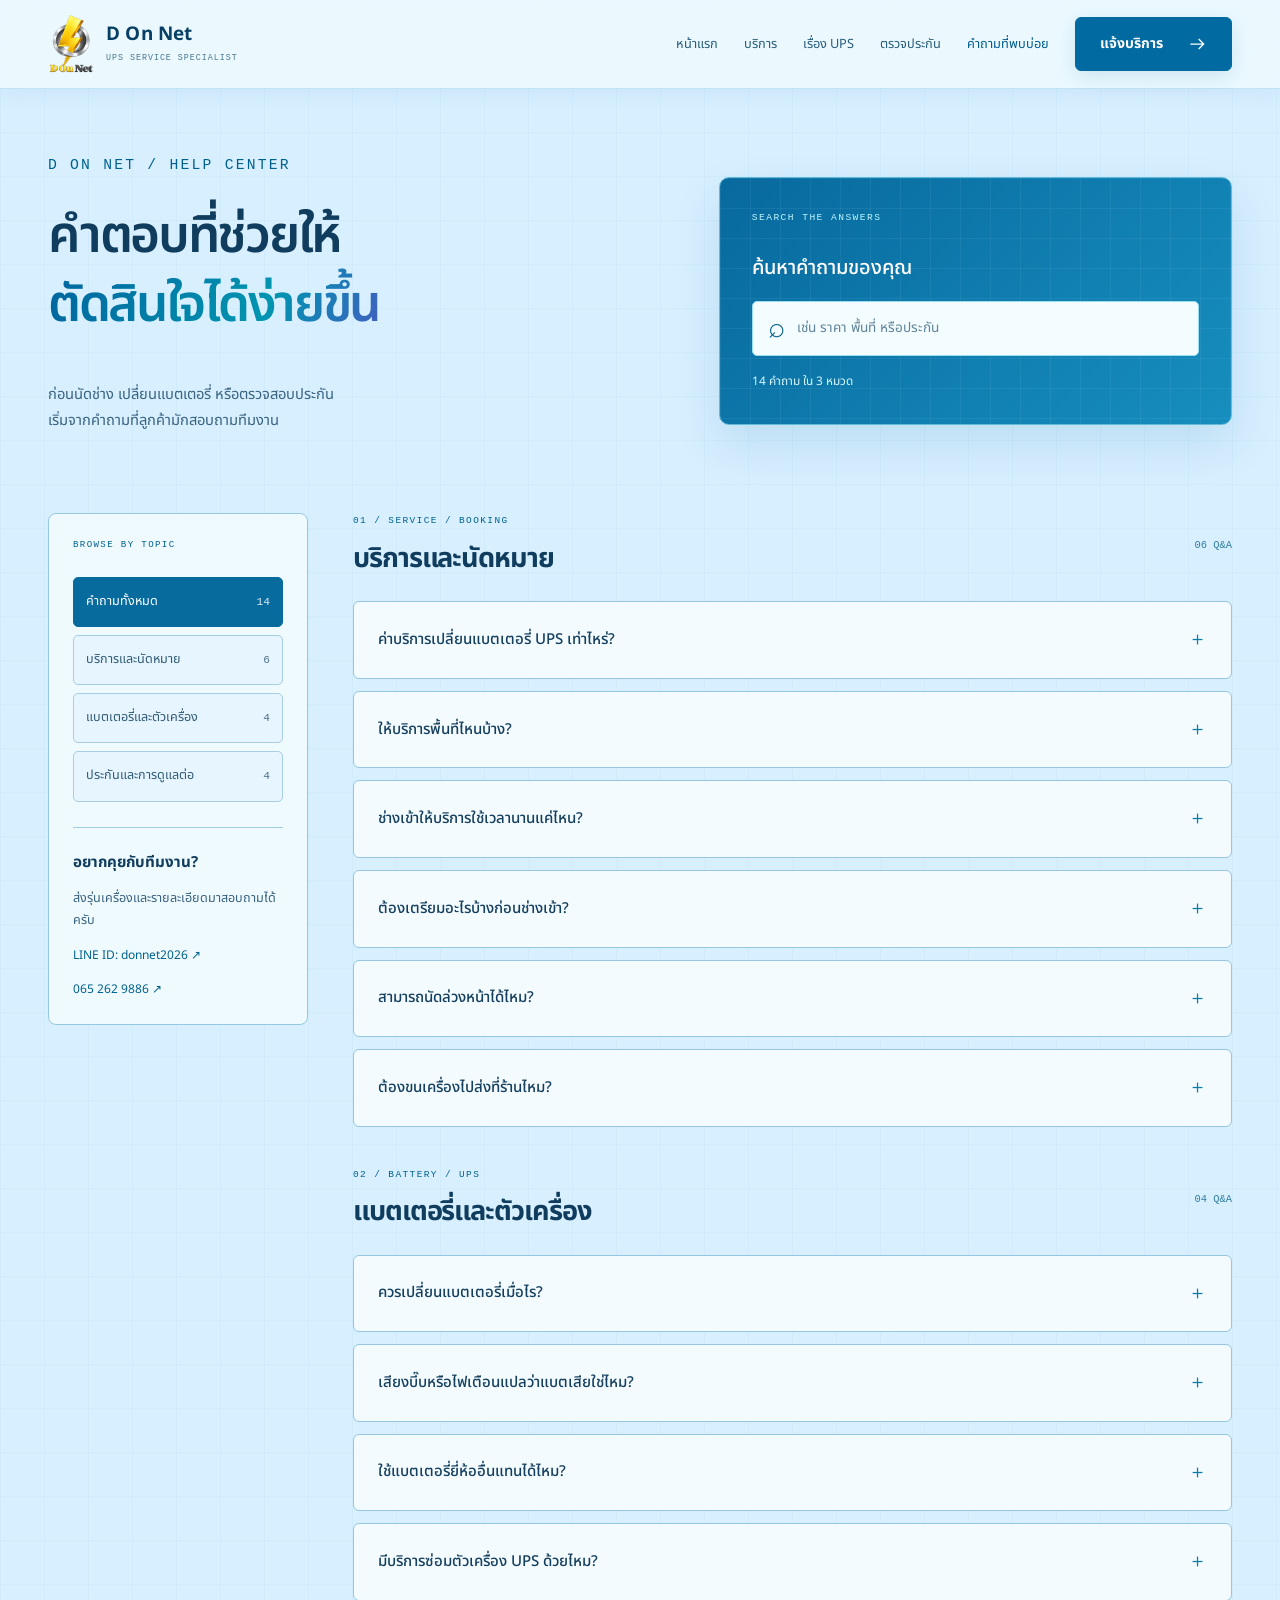
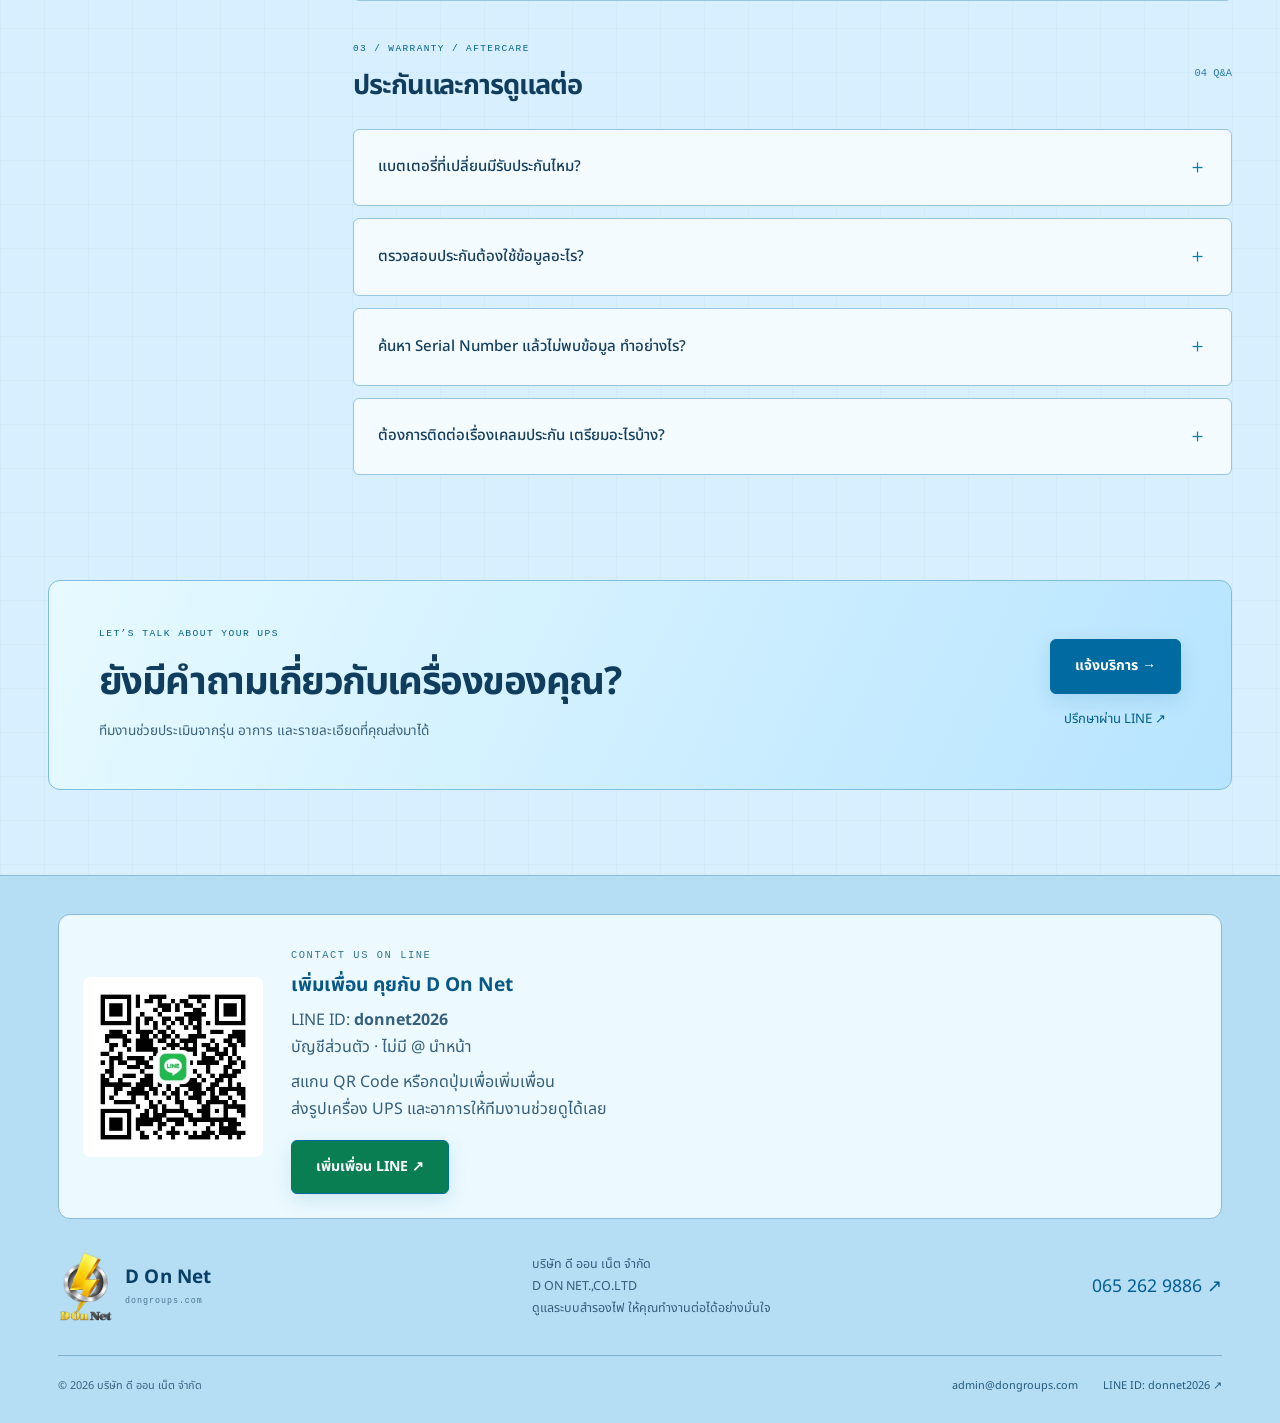
==== commit 00dde9d1: "Update company phone and LINE Personal contact with QR code" ====
--- a/faq.html
+++ b/faq.html
@@ -1 +1 @@
-<!DOCTYPE html><html lang="th"><head><meta charset="UTF-8"><meta name="viewport" content="width=device-width,initial-scale=1"><title>คำถามที่พบบ่อย | D On Net</title><meta name="description" content="บริการเปลี่ยนแบตเตอรี่ UPS และ PM ตรวจสอบเครื่อง ติดต่อ D On Net โทร 091-519-2945"><link rel="icon" type="image/png" href="assets/d-on-net-logo.png"><link rel="preconnect" href="https://fonts.googleapis.com"><link rel="preconnect" href="https://fonts.gstatic.com" crossorigin><link href="https://fonts.googleapis.com/css2?family=Noto+Sans+Thai:wght@400;500;600;700;800&display=swap" rel="stylesheet"><link rel="stylesheet" href="site.css"><link rel="stylesheet" href="azure.css"><link rel="stylesheet" href="faq.css"></head><body><a class="skip" href="#main">ข้ามไปเนื้อหา</a><header class="site-header"><div class="nav-shell"><a class="logo company-logo" href="index.html" aria-label="D On Net หน้าแรก"><img src="assets/d-on-net-logo.png" alt="โลโก้ D On Net" width="1080" height="1482"><span>D On Net<small>UPS SERVICE SPECIALIST</small></span></a><button class="menu-toggle" aria-controls="site-menu" aria-expanded="false" aria-label="เปิดเมนู">☰</button><nav id="site-menu" class="site-menu" aria-label="เมนูหลัก"><a href="index.html" >หน้าแรก</a><a href="services.html" >บริการ</a><a href="ups-info.html" >เรื่อง UPS</a><a href="warranty.html" >ตรวจประกัน</a><a href="faq.html" aria-current="page">คำถามที่พบบ่อย</a><a class="button small" href="submit.html">แจ้งบริการ <svg viewBox="0 0 24 24" fill="none" stroke="currentColor" stroke-width="1.5" aria-hidden="true"><path d="M4 12h16m-6-6 6 6-6 6"/></svg></a></nav></div></header><main id="main"><section class="faq-hero wrap"><div><p class="eyebrow">D ON NET / HELP CENTER</p><h1>คำตอบที่ช่วยให้<br><span class="gradient-text">ตัดสินใจได้ง่ายขึ้น</span></h1><p>ก่อนนัดช่าง เปลี่ยนแบตเตอรี่ หรือตรวจสอบประกัน<br>เริ่มจากคำถามที่ลูกค้ามักสอบถามทีมงาน</p></div><div class="faq-search-panel"><span class="eyebrow">SEARCH THE ANSWERS</span><label for="faqSearch">ค้นหาคำถามของคุณ</label><div class="faq-search-row"><span aria-hidden="true">⌕</span><input id="faqSearch" type="search" placeholder="เช่น ราคา พื้นที่ หรือประกัน" autocomplete="off" aria-describedby="faqCount"></div><p id="faqCount" role="status" aria-live="polite">14 คำถาม ใน 3 หมวด</p></div></section><section class="faq-workspace wrap"><aside class="faq-sidebar"><p class="eyebrow">BROWSE BY TOPIC</p><div class="faq-filters" role="group" aria-label="กรองหมวดคำถาม"><button type="button" data-category="all" aria-pressed="true">คำถามทั้งหมด <span>14</span></button><button type="button" data-category="service" aria-pressed="false">บริการและนัดหมาย <span>6</span></button><button type="button" data-category="battery" aria-pressed="false">แบตเตอรี่และตัวเครื่อง <span>4</span></button><button type="button" data-category="warranty" aria-pressed="false">ประกันและการดูแลต่อ <span>4</span></button></div><div class="faq-help"><h3>อยากคุยกับทีมงาน?</h3><p>ส่งรุ่นเครื่องและรายละเอียดมาสอบถามได้ครับ</p><a class="text-link" href="https://page.line.me/624izvff" target="_blank" rel="noopener">LINE @dongroups ↗</a><a class="text-link" href="tel:0915192945">091-519-2945 ↗</a></div></aside><div class="faq-results"><section class="faq-topic" data-topic="service" aria-labelledby="topic-service"><div class="faq-topic-heading"><div><p class="eyebrow">01 / SERVICE / BOOKING</p><h2 id="topic-service">บริการและนัดหมาย</h2></div><span>06 Q&A</span></div><details class="faq-item" data-category="service"><summary>ค่าบริการเปลี่ยนแบตเตอรี่ UPS เท่าไหร่?</summary><div class="faq-answer"><p>ราคาขึ้นอยู่กับขนาด รุ่นของ UPS และแบตเตอรี่ที่เลือก ส่งยี่ห้อ รุ่น จำนวนเครื่อง และสถานที่ให้ทีมงานประเมินก่อนนัดหมายได้ ผ่าน <a href="submit.html">ฟอร์มแจ้งบริการ</a> หรือโทร 091-519-2945</p></div></details><details class="faq-item" data-category="service"><summary>ให้บริการพื้นที่ไหนบ้าง?</summary><div class="faq-answer"><p>ตามข้อมูลบริการเดิม ให้บริการกรุงเทพฯ และปริมณฑลเป็นหลัก ได้แก่ นนทบุรี ปทุมธานี สมุทรปราการ สมุทรสาคร นครปฐม และพื้นที่ใกล้เคียง สำหรับจังหวัดอื่น ติดต่อทีมงานเพื่อยืนยันก่อนนัดหมาย</p></div></details><details class="faq-item" data-category="service"><summary>ช่างเข้าให้บริการใช้เวลานานแค่ไหน?</summary><div class="faq-answer"><p>ตามข้อมูลบริการเดิม โดยทั่วไปประมาณ 30–60 นาทีต่อเครื่อง รวมตรวจสอบ ทำความสะอาด และเปลี่ยนแบตเตอรี่ ระยะเวลาจริงขึ้นอยู่กับรุ่น จำนวนเครื่อง และสภาพหน้างาน ทีมงานจะช่วยประเมินก่อนนัดหมาย</p></div></details><details class="faq-item" data-category="service"><summary>ต้องเตรียมอะไรบ้างก่อนช่างเข้า?</summary><div class="faq-answer"><p>เตรียมสถานที่และที่อยู่ให้ชัดเจน ภาพเครื่องกับป้ายรุ่น และชื่อพร้อมเบอร์ผู้ประสานงานหน้างาน แจ้งข้อกำหนดการเข้าพื้นที่หรือเวลาที่สะดวกให้ทีมงานทราบล่วงหน้า</p></div></details><details class="faq-item" data-category="service"><summary>สามารถนัดล่วงหน้าได้ไหม?</summary><div class="faq-answer"><p>ได้ครับ แนะนำติดต่อก่อนวันรับบริการอย่างน้อย 1–2 วันทำการ เพื่อให้ทีมงานจัดเตรียมอุปกรณ์ โดยวันและเวลานัดหมายต้องได้รับการยืนยันจากทีมงาน</p></div></details><details class="faq-item" data-category="service"><summary>ต้องขนเครื่องไปส่งที่ร้านไหม?</summary><div class="faq-answer"><p>มีบริการถึงหน้างานที่บ้านหรือสำนักงาน แจ้งสถานที่ให้ทีมงานยืนยันรายละเอียดก่อนเข้าบริการได้</p></div></details></section><section class="faq-topic" data-topic="battery" aria-labelledby="topic-battery"><div class="faq-topic-heading"><div><p class="eyebrow">02 / BATTERY / UPS</p><h2 id="topic-battery">แบตเตอรี่และตัวเครื่อง</h2></div><span>04 Q&A</span></div><details class="faq-item" data-category="battery"><summary>ควรเปลี่ยนแบตเตอรี่เมื่อไร?</summary><div class="faq-answer"><p>ให้พิจารณาคู่มือของรุ่น สภาพการใช้งาน และผลตรวจสอบ ไม่ต้องรอจนสำรองไฟไม่ได้ หากเวลาสำรองลดลงหรือมีข้อความเตือน ส่งข้อมูลให้ทีมงานช่วยประเมินได้ ดูเพิ่มเติมที่ <a href="ups-info.html#lifespan">เรื่องอายุแบตเตอรี่ UPS</a></p></div></details><details class="faq-item" data-category="battery"><summary>เสียงบี๊บหรือไฟเตือนแปลว่าแบตเสียใช่ไหม?</summary><div class="faq-answer"><p>ยังสรุปจากเสียงหรือไฟเตือนเพียงอย่างเดียวไม่ได้ครับ จดข้อความและรูปแบบเสียง หรือถ่ายภาพหน้าจอไว้ เพื่อให้ทีมงานตรวจสอบตามรุ่น ดู <a href="ups-info.html#symptoms">อาการที่ควรตรวจเช็ก</a></p></div></details><details class="faq-item" data-category="battery"><summary>ใช้แบตเตอรี่ยี่ห้ออื่นแทนได้ไหม?</summary><div class="faq-answer"><p>ให้ทีมงานตรวจความเข้ากันได้กับรุ่นเครื่องและข้อกำหนดของผู้ผลิตก่อนเลือกแบตเตอรี่ พร้อมแจ้งตัวเลือกและรายละเอียดการรับประกันให้ทราบก่อนให้บริการ</p></div></details><details class="faq-item" data-category="battery"><summary>มีบริการซ่อมตัวเครื่อง UPS ด้วยไหม?</summary><div class="faq-answer"><p>บริการหลักคือ PM ตรวจสอบและเปลี่ยนแบตเตอรี่ สำหรับอินเวอร์เตอร์หรือบอร์ดของเครื่อง สอบถามเป็นกรณีได้ ทีมงานจะประเมินตามสภาพจริง</p></div></details></section><section class="faq-topic" data-topic="warranty" aria-labelledby="topic-warranty"><div class="faq-topic-heading"><div><p class="eyebrow">03 / WARRANTY / AFTERCARE</p><h2 id="topic-warranty">ประกันและการดูแลต่อ</h2></div><span>04 Q&A</span></div><details class="faq-item" data-category="warranty"><summary>แบตเตอรี่ที่เปลี่ยนมีรับประกันไหม?</summary><div class="faq-answer"><p>มีรับประกันตามรุ่น ยี่ห้อ และเงื่อนไขที่ระบุในใบงาน ทีมงานจะแจ้งรายละเอียดก่อนให้บริการ ตรวจสอบได้ที่ <a href="warranty.html">หน้าตรวจประกัน</a></p></div></details><details class="faq-item" data-category="warranty"><summary>ตรวจสอบประกันต้องใช้ข้อมูลอะไร?</summary><div class="faq-answer"><p>ใช้ Serial Number ของเครื่อง ซึ่งดูได้จากป้ายบนตัวเครื่องหรือข้อมูลในใบงาน หากหาไม่พบ ส่งภาพป้ายให้ทีมงานช่วยดูผ่าน LINE ได้</p></div></details><details class="faq-item" data-category="warranty"><summary>ค้นหา Serial Number แล้วไม่พบข้อมูล ทำอย่างไร?</summary><div class="faq-answer"><p>ตรวจตัวอักษรและตัวเลขให้ตรงกับป้ายเครื่อง หากยังไม่พบ ติดต่อทีมงานพร้อม Serial Number และใบงานเพื่อช่วยตรวจสอบ การค้นหาไม่พบยังไม่ยืนยันว่าเครื่องไม่มีประกัน</p></div></details><details class="faq-item" data-category="warranty"><summary>ต้องการติดต่อเรื่องเคลมประกัน เตรียมอะไรบ้าง?</summary><div class="faq-answer"><p>เตรียม Serial Number ใบงาน และรายละเอียดอาการหรือข้อความเตือน ติดต่อ 091-519-2945 หรือ LINE @dongroups เพื่อให้ทีมงานตรวจสอบตามเงื่อนไขในใบงาน</p></div></details></section><div class="faq-empty" hidden><span class="eyebrow">NO MATCHING ANSWERS</span><h2>ยังไม่พบคำถามที่ตรงกัน</h2><p>ลองใช้คำสั้นลง หรือเลือกดูคำถามทั้งหมด</p><button type="button" class="button secondary" id="faqReset">ล้างการค้นหา</button><a class="text-link" href="https://page.line.me/624izvff" target="_blank" rel="noopener">สอบถามทีมงาน ↗</a></div><noscript><p>เปิดแต่ละคำถามเพื่ออ่านคำตอบได้ โดยช่องค้นหาและตัวกรองต้องใช้ JavaScript</p></noscript></div></section><section class="contact-banner wrap"><div><p class="eyebrow">LET’S TALK ABOUT YOUR UPS</p><h2>ยังมีคำถามเกี่ยวกับเครื่องของคุณ?</h2><p>ทีมงานช่วยประเมินจากรุ่น อาการ และรายละเอียดที่คุณส่งมาได้</p></div><div class="cta-actions"><a class="button" href="submit.html">แจ้งบริการ →</a><a class="text-link" href="https://page.line.me/624izvff" target="_blank" rel="noopener">ปรึกษาผ่าน LINE ↗</a></div></section></main><footer class="site-footer"><div class="footer-top"><a class="logo company-logo" href="index.html"><img src="assets/d-on-net-logo.png" alt="โลโก้ D On Net" width="1080" height="1482"><span>D On Net<small>dongroups.com</small></span></a><p>บริษัท ดี ออน เน็ต จำกัด<br><span lang="en">D ON NET.,CO.LTD</span><br>ดูแลระบบสำรองไฟ ให้คุณทำงานต่อได้อย่างมั่นใจ</p><a href="tel:0915192945">091-519-2945 ↗</a></div><div class="footer-bottom"><span>© 2026 บริษัท ดี ออน เน็ต จำกัด</span><div><a href="mailto:admin@dongroups.com">admin@dongroups.com</a><a href="https://page.line.me/624izvff" target="_blank" rel="noopener">LINE @dongroups ↗</a></div></div></footer><script src="site.js"></script><script src="faq.js"></script></body></html>+<!DOCTYPE html><html lang="th"><head><meta charset="UTF-8"><meta name="viewport" content="width=device-width,initial-scale=1"><title>คำถามที่พบบ่อย | D On Net</title><meta name="description" content="บริการเปลี่ยนแบตเตอรี่ UPS และ PM ตรวจสอบเครื่อง ติดต่อ D On Net โทร 065 262 9886"><link rel="icon" type="image/png" href="assets/d-on-net-logo.png"><link rel="preconnect" href="https://fonts.googleapis.com"><link rel="preconnect" href="https://fonts.gstatic.com" crossorigin><link href="https://fonts.googleapis.com/css2?family=Noto+Sans+Thai:wght@400;500;600;700;800&display=swap" rel="stylesheet"><link rel="stylesheet" href="site.css"><link rel="stylesheet" href="azure.css?v=line20261031"><link rel="stylesheet" href="faq.css"></head><body><a class="skip" href="#main">ข้ามไปเนื้อหา</a><header class="site-header"><div class="nav-shell"><a class="logo company-logo" href="index.html" aria-label="D On Net หน้าแรก"><img src="assets/d-on-net-logo.png" alt="โลโก้ D On Net" width="1080" height="1482"><span>D On Net<small>UPS SERVICE SPECIALIST</small></span></a><button class="menu-toggle" aria-controls="site-menu" aria-expanded="false" aria-label="เปิดเมนู">☰</button><nav id="site-menu" class="site-menu" aria-label="เมนูหลัก"><a href="index.html" >หน้าแรก</a><a href="services.html" >บริการ</a><a href="ups-info.html" >เรื่อง UPS</a><a href="warranty.html" >ตรวจประกัน</a><a href="faq.html" aria-current="page">คำถามที่พบบ่อย</a><a class="button small" href="submit.html">แจ้งบริการ <svg viewBox="0 0 24 24" fill="none" stroke="currentColor" stroke-width="1.5" aria-hidden="true"><path d="M4 12h16m-6-6 6 6-6 6"/></svg></a></nav></div></header><main id="main"><section class="faq-hero wrap"><div><p class="eyebrow">D ON NET / HELP CENTER</p><h1>คำตอบที่ช่วยให้<br><span class="gradient-text">ตัดสินใจได้ง่ายขึ้น</span></h1><p>ก่อนนัดช่าง เปลี่ยนแบตเตอรี่ หรือตรวจสอบประกัน<br>เริ่มจากคำถามที่ลูกค้ามักสอบถามทีมงาน</p></div><div class="faq-search-panel"><span class="eyebrow">SEARCH THE ANSWERS</span><label for="faqSearch">ค้นหาคำถามของคุณ</label><div class="faq-search-row"><span aria-hidden="true">⌕</span><input id="faqSearch" type="search" placeholder="เช่น ราคา พื้นที่ หรือประกัน" autocomplete="off" aria-describedby="faqCount"></div><p id="faqCount" role="status" aria-live="polite">14 คำถาม ใน 3 หมวด</p></div></section><section class="faq-workspace wrap"><aside class="faq-sidebar"><p class="eyebrow">BROWSE BY TOPIC</p><div class="faq-filters" role="group" aria-label="กรองหมวดคำถาม"><button type="button" data-category="all" aria-pressed="true">คำถามทั้งหมด <span>14</span></button><button type="button" data-category="service" aria-pressed="false">บริการและนัดหมาย <span>6</span></button><button type="button" data-category="battery" aria-pressed="false">แบตเตอรี่และตัวเครื่อง <span>4</span></button><button type="button" data-category="warranty" aria-pressed="false">ประกันและการดูแลต่อ <span>4</span></button></div><div class="faq-help"><h3>อยากคุยกับทีมงาน?</h3><p>ส่งรุ่นเครื่องและรายละเอียดมาสอบถามได้ครับ</p><a class="text-link" href="https://line.me/ti/p/7WVA7WKmYW" target="_blank" rel="noopener">LINE ID: donnet2026 ↗</a><a class="text-link" href="tel:0652629886">065 262 9886 ↗</a></div></aside><div class="faq-results"><section class="faq-topic" data-topic="service" aria-labelledby="topic-service"><div class="faq-topic-heading"><div><p class="eyebrow">01 / SERVICE / BOOKING</p><h2 id="topic-service">บริการและนัดหมาย</h2></div><span>06 Q&A</span></div><details class="faq-item" data-category="service"><summary>ค่าบริการเปลี่ยนแบตเตอรี่ UPS เท่าไหร่?</summary><div class="faq-answer"><p>ราคาขึ้นอยู่กับขนาด รุ่นของ UPS และแบตเตอรี่ที่เลือก ส่งยี่ห้อ รุ่น จำนวนเครื่อง และสถานที่ให้ทีมงานประเมินก่อนนัดหมายได้ ผ่าน <a href="submit.html">ฟอร์มแจ้งบริการ</a> หรือโทร 065 262 9886</p></div></details><details class="faq-item" data-category="service"><summary>ให้บริการพื้นที่ไหนบ้าง?</summary><div class="faq-answer"><p>ตามข้อมูลบริการเดิม ให้บริการกรุงเทพฯ และปริมณฑลเป็นหลัก ได้แก่ นนทบุรี ปทุมธานี สมุทรปราการ สมุทรสาคร นครปฐม และพื้นที่ใกล้เคียง สำหรับจังหวัดอื่น ติดต่อทีมงานเพื่อยืนยันก่อนนัดหมาย</p></div></details><details class="faq-item" data-category="service"><summary>ช่างเข้าให้บริการใช้เวลานานแค่ไหน?</summary><div class="faq-answer"><p>ตามข้อมูลบริการเดิม โดยทั่วไปประมาณ 30–60 นาทีต่อเครื่อง รวมตรวจสอบ ทำความสะอาด และเปลี่ยนแบตเตอรี่ ระยะเวลาจริงขึ้นอยู่กับรุ่น จำนวนเครื่อง และสภาพหน้างาน ทีมงานจะช่วยประเมินก่อนนัดหมาย</p></div></details><details class="faq-item" data-category="service"><summary>ต้องเตรียมอะไรบ้างก่อนช่างเข้า?</summary><div class="faq-answer"><p>เตรียมสถานที่และที่อยู่ให้ชัดเจน ภาพเครื่องกับป้ายรุ่น และชื่อพร้อมเบอร์ผู้ประสานงานหน้างาน แจ้งข้อกำหนดการเข้าพื้นที่หรือเวลาที่สะดวกให้ทีมงานทราบล่วงหน้า</p></div></details><details class="faq-item" data-category="service"><summary>สามารถนัดล่วงหน้าได้ไหม?</summary><div class="faq-answer"><p>ได้ครับ แนะนำติดต่อก่อนวันรับบริการอย่างน้อย 1–2 วันทำการ เพื่อให้ทีมงานจัดเตรียมอุปกรณ์ โดยวันและเวลานัดหมายต้องได้รับการยืนยันจากทีมงาน</p></div></details><details class="faq-item" data-category="service"><summary>ต้องขนเครื่องไปส่งที่ร้านไหม?</summary><div class="faq-answer"><p>มีบริการถึงหน้างานที่บ้านหรือสำนักงาน แจ้งสถานที่ให้ทีมงานยืนยันรายละเอียดก่อนเข้าบริการได้</p></div></details></section><section class="faq-topic" data-topic="battery" aria-labelledby="topic-battery"><div class="faq-topic-heading"><div><p class="eyebrow">02 / BATTERY / UPS</p><h2 id="topic-battery">แบตเตอรี่และตัวเครื่อง</h2></div><span>04 Q&A</span></div><details class="faq-item" data-category="battery"><summary>ควรเปลี่ยนแบตเตอรี่เมื่อไร?</summary><div class="faq-answer"><p>ให้พิจารณาคู่มือของรุ่น สภาพการใช้งาน และผลตรวจสอบ ไม่ต้องรอจนสำรองไฟไม่ได้ หากเวลาสำรองลดลงหรือมีข้อความเตือน ส่งข้อมูลให้ทีมงานช่วยประเมินได้ ดูเพิ่มเติมที่ <a href="ups-info.html#lifespan">เรื่องอายุแบตเตอรี่ UPS</a></p></div></details><details class="faq-item" data-category="battery"><summary>เสียงบี๊บหรือไฟเตือนแปลว่าแบตเสียใช่ไหม?</summary><div class="faq-answer"><p>ยังสรุปจากเสียงหรือไฟเตือนเพียงอย่างเดียวไม่ได้ครับ จดข้อความและรูปแบบเสียง หรือถ่ายภาพหน้าจอไว้ เพื่อให้ทีมงานตรวจสอบตามรุ่น ดู <a href="ups-info.html#symptoms">อาการที่ควรตรวจเช็ก</a></p></div></details><details class="faq-item" data-category="battery"><summary>ใช้แบตเตอรี่ยี่ห้ออื่นแทนได้ไหม?</summary><div class="faq-answer"><p>ให้ทีมงานตรวจความเข้ากันได้กับรุ่นเครื่องและข้อกำหนดของผู้ผลิตก่อนเลือกแบตเตอรี่ พร้อมแจ้งตัวเลือกและรายละเอียดการรับประกันให้ทราบก่อนให้บริการ</p></div></details><details class="faq-item" data-category="battery"><summary>มีบริการซ่อมตัวเครื่อง UPS ด้วยไหม?</summary><div class="faq-answer"><p>บริการหลักคือ PM ตรวจสอบและเปลี่ยนแบตเตอรี่ สำหรับอินเวอร์เตอร์หรือบอร์ดของเครื่อง สอบถามเป็นกรณีได้ ทีมงานจะประเมินตามสภาพจริง</p></div></details></section><section class="faq-topic" data-topic="warranty" aria-labelledby="topic-warranty"><div class="faq-topic-heading"><div><p class="eyebrow">03 / WARRANTY / AFTERCARE</p><h2 id="topic-warranty">ประกันและการดูแลต่อ</h2></div><span>04 Q&A</span></div><details class="faq-item" data-category="warranty"><summary>แบตเตอรี่ที่เปลี่ยนมีรับประกันไหม?</summary><div class="faq-answer"><p>มีรับประกันตามรุ่น ยี่ห้อ และเงื่อนไขที่ระบุในใบงาน ทีมงานจะแจ้งรายละเอียดก่อนให้บริการ ตรวจสอบได้ที่ <a href="warranty.html">หน้าตรวจประกัน</a></p></div></details><details class="faq-item" data-category="warranty"><summary>ตรวจสอบประกันต้องใช้ข้อมูลอะไร?</summary><div class="faq-answer"><p>ใช้ Serial Number ของเครื่อง ซึ่งดูได้จากป้ายบนตัวเครื่องหรือข้อมูลในใบงาน หากหาไม่พบ ส่งภาพป้ายให้ทีมงานช่วยดูผ่าน LINE ได้</p></div></details><details class="faq-item" data-category="warranty"><summary>ค้นหา Serial Number แล้วไม่พบข้อมูล ทำอย่างไร?</summary><div class="faq-answer"><p>ตรวจตัวอักษรและตัวเลขให้ตรงกับป้ายเครื่อง หากยังไม่พบ ติดต่อทีมงานพร้อม Serial Number และใบงานเพื่อช่วยตรวจสอบ การค้นหาไม่พบยังไม่ยืนยันว่าเครื่องไม่มีประกัน</p></div></details><details class="faq-item" data-category="warranty"><summary>ต้องการติดต่อเรื่องเคลมประกัน เตรียมอะไรบ้าง?</summary><div class="faq-answer"><p>เตรียม Serial Number ใบงาน และรายละเอียดอาการหรือข้อความเตือน ติดต่อ 065 262 9886 หรือ LINE ID: donnet2026 เพื่อให้ทีมงานตรวจสอบตามเงื่อนไขในใบงาน</p></div></details></section><div class="faq-empty" hidden><span class="eyebrow">NO MATCHING ANSWERS</span><h2>ยังไม่พบคำถามที่ตรงกัน</h2><p>ลองใช้คำสั้นลง หรือเลือกดูคำถามทั้งหมด</p><button type="button" class="button secondary" id="faqReset">ล้างการค้นหา</button><a class="text-link" href="https://line.me/ti/p/7WVA7WKmYW" target="_blank" rel="noopener">สอบถามทีมงาน ↗</a></div><noscript><p>เปิดแต่ละคำถามเพื่ออ่านคำตอบได้ โดยช่องค้นหาและตัวกรองต้องใช้ JavaScript</p></noscript></div></section><section class="contact-banner wrap"><div><p class="eyebrow">LET’S TALK ABOUT YOUR UPS</p><h2>ยังมีคำถามเกี่ยวกับเครื่องของคุณ?</h2><p>ทีมงานช่วยประเมินจากรุ่น อาการ และรายละเอียดที่คุณส่งมาได้</p></div><div class="cta-actions"><a class="button" href="submit.html">แจ้งบริการ →</a><a class="text-link" href="https://line.me/ti/p/7WVA7WKmYW" target="_blank" rel="noopener">ปรึกษาผ่าน LINE ↗</a></div></section></main><footer class="site-footer"><div class="line-contact"><a class="line-contact-qr" href="https://line.me/ti/p/7WVA7WKmYW" target="_blank" rel="noopener" aria-label="เพิ่มเพื่อน LINE donnet2026"><img src="assets/line-donnet2026-qr.jpg" alt="QR Code เพิ่มเพื่อน LINE ส่วนตัว donnet2026" width="574" height="574" loading="lazy"></a><div><p class="eyebrow">CONTACT US ON LINE</p><h3>เพิ่มเพื่อน คุยกับ D On Net</h3><p>LINE ID: <strong>donnet2026</strong><br>บัญชีส่วนตัว · ไม่มี @ นำหน้า</p><p>สแกน QR Code หรือกดปุ่มเพื่อเพิ่มเพื่อน<br>ส่งรูปเครื่อง UPS และอาการให้ทีมงานช่วยดูได้เลย</p><a class="button" href="https://line.me/ti/p/7WVA7WKmYW" target="_blank" rel="noopener">เพิ่มเพื่อน LINE ↗</a></div></div><div class="footer-top"><a class="logo company-logo" href="index.html"><img src="assets/d-on-net-logo.png" alt="โลโก้ D On Net" width="1080" height="1482"><span>D On Net<small>dongroups.com</small></span></a><p>บริษัท ดี ออน เน็ต จำกัด<br><span lang="en">D ON NET.,CO.LTD</span><br>ดูแลระบบสำรองไฟ ให้คุณทำงานต่อได้อย่างมั่นใจ</p><a href="tel:0652629886">065 262 9886 ↗</a></div><div class="footer-bottom"><span>© 2026 บริษัท ดี ออน เน็ต จำกัด</span><div><a href="mailto:admin@dongroups.com">admin@dongroups.com</a><a href="https://line.me/ti/p/7WVA7WKmYW" target="_blank" rel="noopener">LINE ID: donnet2026 ↗</a></div></div></footer><script src="site.js"></script><script src="faq.js"></script></body></html>
--- a/azure.css
+++ b/azure.css
@@ -12,3 +12,6 @@
 .page-hero{background:linear-gradient(#a8ecff10 1px,transparent 1px),linear-gradient(90deg,#a8ecff10 1px,transparent 1px),linear-gradient(120deg,#096c9f,#138dc0);background-size:44px 44px,44px 44px,auto;border-color:#75cbe9}.page-hero h1{color:#fff}.page-hero h1 em{color:#b3f8ff}.page-hero p,.breadcrumb a{color:#d8f3ff}.breadcrumb span{color:#fff}.section-title,.form-card h2,.field label,.checklist-field label,.map-field label,.search-box h2,.info-card h3,.info-block h3,.article-section h2,.type-card h4,.symptom-item h4,summary{color:#103e60}.section-tag{background:#e9faff;border-color:#84c5e1;color:#006996}.form-card,.info-card,.search-box,.type-card,.result-card,.toc,.info-block{background:#f2fbff;border-color:#96c8e2}.field input,.field textarea,.field select,#serialInput{background:#fff;color:#103e60;border-color:#87b7d3}.field input::placeholder,.field textarea::placeholder{color:#637f94}.field select option{background:#fff;color:#103e60}.map-btn{background:#e0f3ff;color:#174766}.check-options label{background:#e5f5ff;border-color:#97c5df;color:#214d6d}.check-opt:checked+label{background:#006aa1;color:#fff;border-color:#006aa1}.contact-link{background:#fff;color:#164768}.contact-link:hover{border-color:#0082b4}.info-section,.still-q{background:#c7e8fa}.result-table td,.lifespan-table td{color:#164768}.result-table td:first-child{color:#446982}.status-title{color:#164768}.days-valid,.valid .status-label,#successMsg h3{color:#076c4e}.days-expire,.expired .status-label{color:#a44920}.faq-list details{background:#f3fbff}.faq-list .faq-ans{color:#355f7c}.article-section h2{border-color:#86bed9}.badge-green{color:#087555}.badge-amber{color:#885500}.badge-blue{color:#005c97}.lifespan-table th{background:#096b9e;color:#fff}.toc a{color:#245c7d}.btn-navy{background:#096b9e;color:#fff;border-color:#096b9e}.check-opt:focus-visible+label,:focus-visible{outline-color:#005f96}
 @media(max-width:1060px){.site-menu{background:#eefaff;border-bottom-color:#87bad8}.site-menu>a{color:#285c7b}}
 .company-logo{gap:12px}.company-logo img{display:block;width:46px;height:64px;object-fit:contain;flex-shrink:0}.company-logo>span{font-weight:700;font-size:1.18rem}.company-logo small{letter-spacing:.12em}.scene-company-logo{position:absolute;top:22px;right:22px;width:62px;height:85px;object-fit:contain;z-index:4;filter:drop-shadow(0 3px 8px #00416b55)}.site-footer .company-logo img{width:55px;height:76px}.site-header .nav-shell{padding-block:12px}@media(max-width:420px){.company-logo img{width:35px;height:48px}.company-logo>span{font-size:1rem}.scene-company-logo{width:48px;height:66px;right:15px}}
+
+/* Company LINE Personal contact */
+.line-contact{display:flex;align-items:center;gap:28px;max-width:1180px;margin:0 auto 30px;padding:24px;border:1px solid #8bbbd8;border-radius:12px;background:#ecfaff;color:#225a7c}.line-contact-qr{display:block;flex:0 0 180px;background:#fff;border-radius:8px;overflow:hidden}.line-contact-qr img{display:block;width:180px;height:180px;max-width:100%;object-fit:contain}.line-contact h3{margin:0 0 8px;color:#075787}.line-contact p{margin:8px 0;line-height:1.7}.line-contact .eyebrow{font-size:.65rem;color:#35758c}.line-contact .button{margin-top:8px;background:#087e52;color:#fff}.line-contact a:focus-visible{outline:3px solid #087e52;outline-offset:5px}@media(max-width:540px){.line-contact{flex-direction:column;align-items:flex-start;padding:20px;gap:16px}.line-contact-qr{flex-basis:auto}}
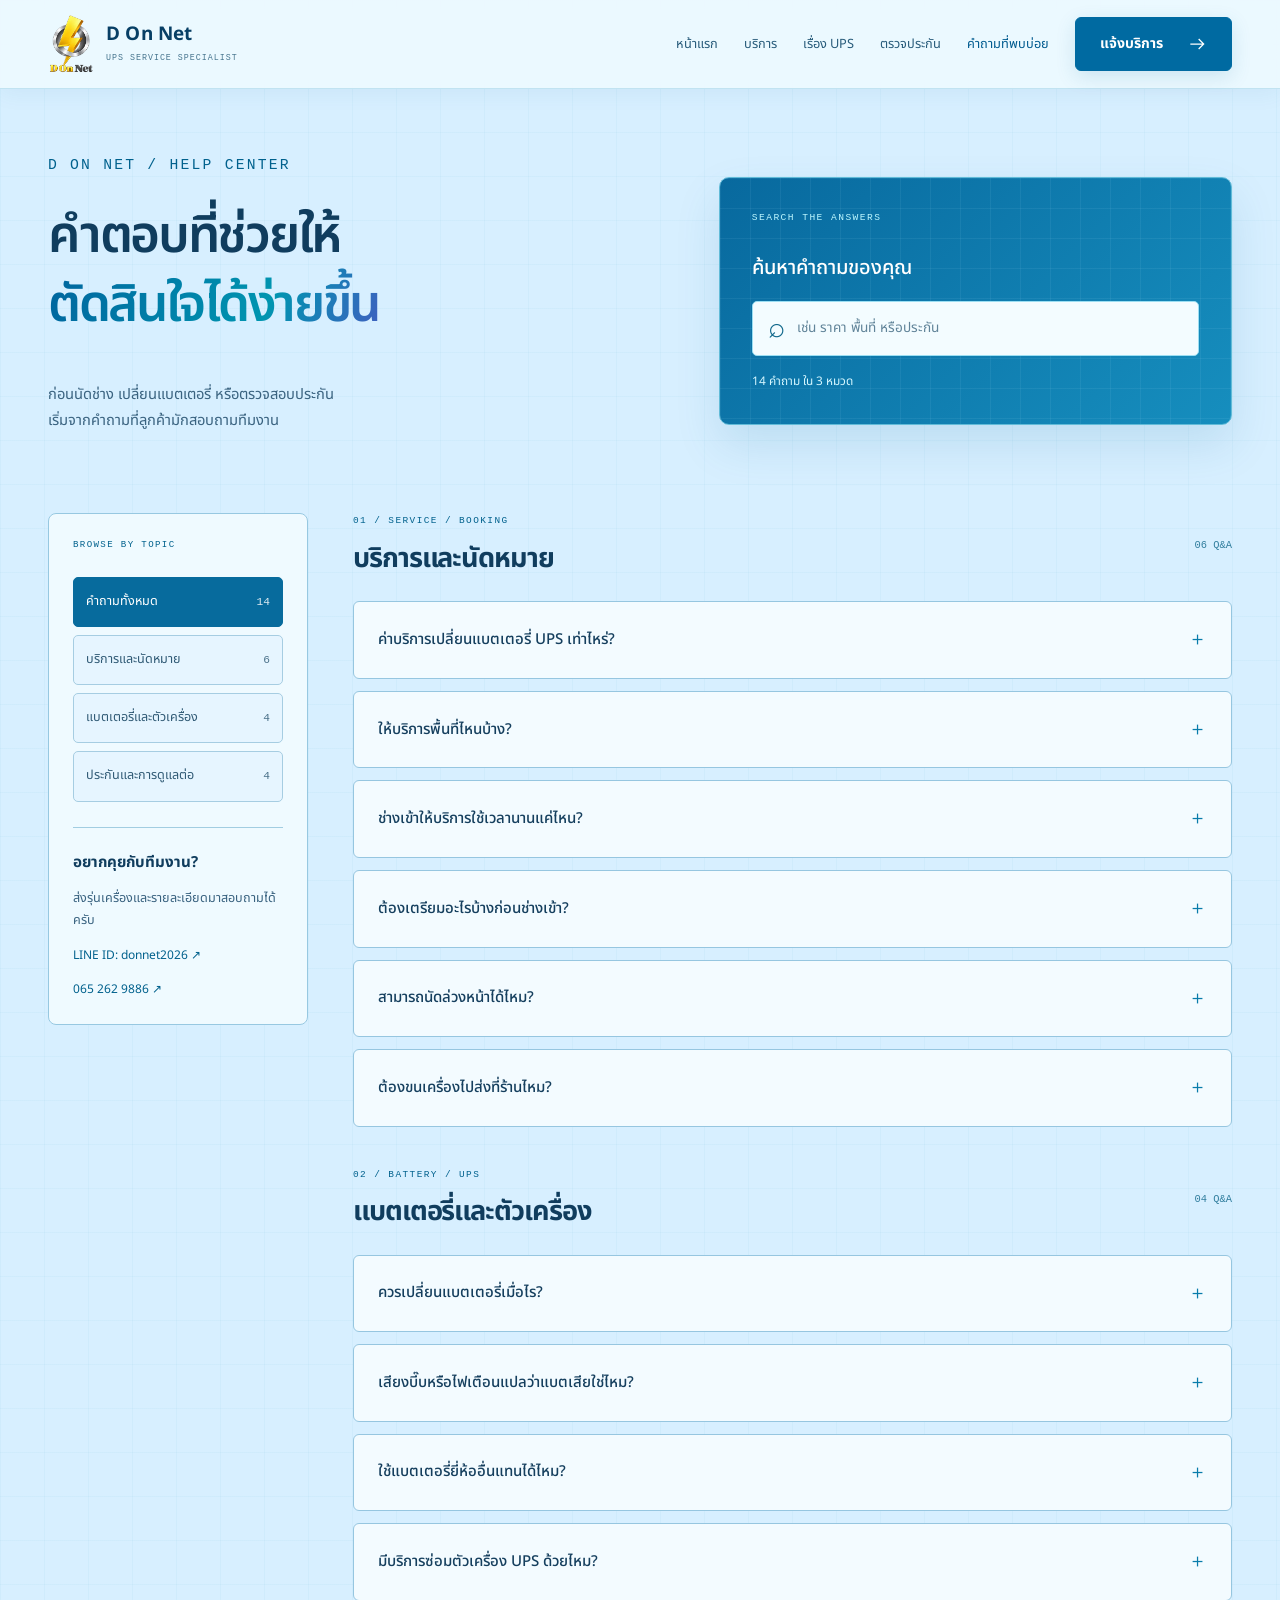
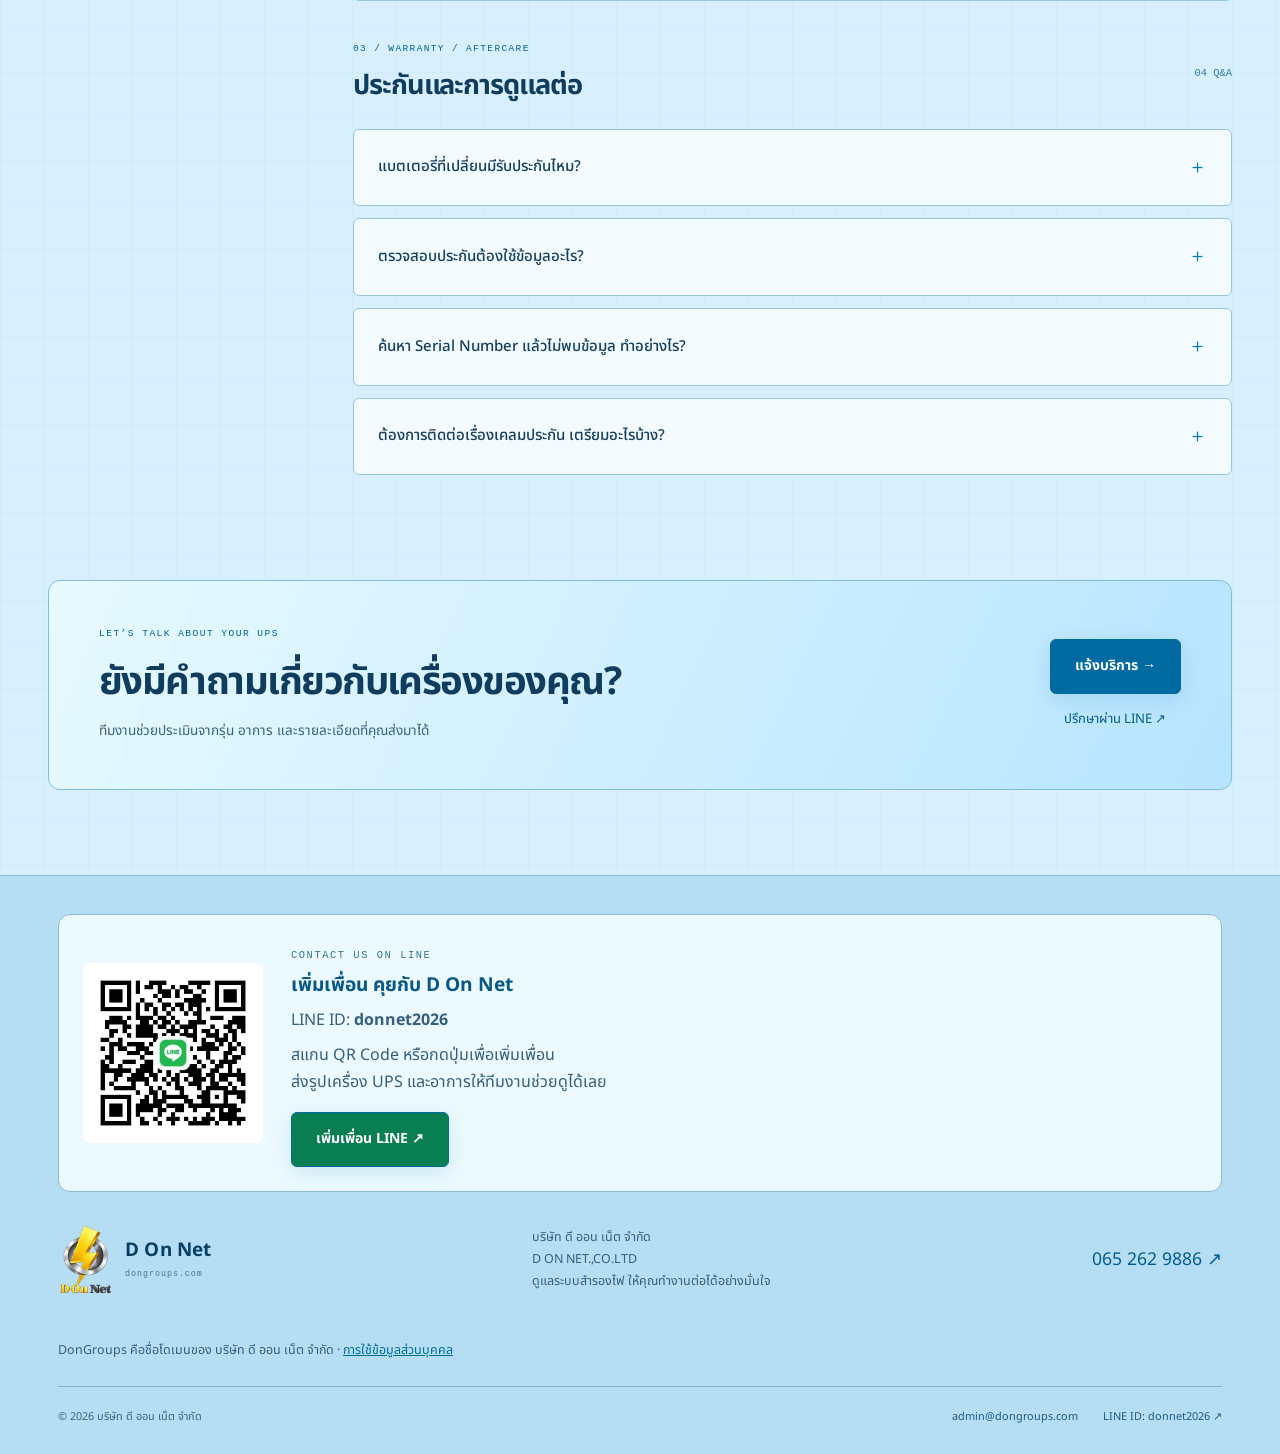
==== commit b52c0d36: "Publish approved UPS service landing page and contact improvements" ====
--- a/faq.html
+++ b/faq.html
@@ -1 +1 @@
-<!DOCTYPE html><html lang="th"><head><meta charset="UTF-8"><meta name="viewport" content="width=device-width,initial-scale=1"><title>คำถามที่พบบ่อย | D On Net</title><meta name="description" content="บริการเปลี่ยนแบตเตอรี่ UPS และ PM ตรวจสอบเครื่อง ติดต่อ D On Net โทร 065 262 9886"><link rel="icon" type="image/png" href="assets/d-on-net-logo.png"><link rel="preconnect" href="https://fonts.googleapis.com"><link rel="preconnect" href="https://fonts.gstatic.com" crossorigin><link href="https://fonts.googleapis.com/css2?family=Noto+Sans+Thai:wght@400;500;600;700;800&display=swap" rel="stylesheet"><link rel="stylesheet" href="site.css"><link rel="stylesheet" href="azure.css?v=line20261031"><link rel="stylesheet" href="faq.css"></head><body><a class="skip" href="#main">ข้ามไปเนื้อหา</a><header class="site-header"><div class="nav-shell"><a class="logo company-logo" href="index.html" aria-label="D On Net หน้าแรก"><img src="assets/d-on-net-logo.png" alt="โลโก้ D On Net" width="1080" height="1482"><span>D On Net<small>UPS SERVICE SPECIALIST</small></span></a><button class="menu-toggle" aria-controls="site-menu" aria-expanded="false" aria-label="เปิดเมนู">☰</button><nav id="site-menu" class="site-menu" aria-label="เมนูหลัก"><a href="index.html" >หน้าแรก</a><a href="services.html" >บริการ</a><a href="ups-info.html" >เรื่อง UPS</a><a href="warranty.html" >ตรวจประกัน</a><a href="faq.html" aria-current="page">คำถามที่พบบ่อย</a><a class="button small" href="submit.html">แจ้งบริการ <svg viewBox="0 0 24 24" fill="none" stroke="currentColor" stroke-width="1.5" aria-hidden="true"><path d="M4 12h16m-6-6 6 6-6 6"/></svg></a></nav></div></header><main id="main"><section class="faq-hero wrap"><div><p class="eyebrow">D ON NET / HELP CENTER</p><h1>คำตอบที่ช่วยให้<br><span class="gradient-text">ตัดสินใจได้ง่ายขึ้น</span></h1><p>ก่อนนัดช่าง เปลี่ยนแบตเตอรี่ หรือตรวจสอบประกัน<br>เริ่มจากคำถามที่ลูกค้ามักสอบถามทีมงาน</p></div><div class="faq-search-panel"><span class="eyebrow">SEARCH THE ANSWERS</span><label for="faqSearch">ค้นหาคำถามของคุณ</label><div class="faq-search-row"><span aria-hidden="true">⌕</span><input id="faqSearch" type="search" placeholder="เช่น ราคา พื้นที่ หรือประกัน" autocomplete="off" aria-describedby="faqCount"></div><p id="faqCount" role="status" aria-live="polite">14 คำถาม ใน 3 หมวด</p></div></section><section class="faq-workspace wrap"><aside class="faq-sidebar"><p class="eyebrow">BROWSE BY TOPIC</p><div class="faq-filters" role="group" aria-label="กรองหมวดคำถาม"><button type="button" data-category="all" aria-pressed="true">คำถามทั้งหมด <span>14</span></button><button type="button" data-category="service" aria-pressed="false">บริการและนัดหมาย <span>6</span></button><button type="button" data-category="battery" aria-pressed="false">แบตเตอรี่และตัวเครื่อง <span>4</span></button><button type="button" data-category="warranty" aria-pressed="false">ประกันและการดูแลต่อ <span>4</span></button></div><div class="faq-help"><h3>อยากคุยกับทีมงาน?</h3><p>ส่งรุ่นเครื่องและรายละเอียดมาสอบถามได้ครับ</p><a class="text-link" href="https://line.me/ti/p/7WVA7WKmYW" target="_blank" rel="noopener">LINE ID: donnet2026 ↗</a><a class="text-link" href="tel:0652629886">065 262 9886 ↗</a></div></aside><div class="faq-results"><section class="faq-topic" data-topic="service" aria-labelledby="topic-service"><div class="faq-topic-heading"><div><p class="eyebrow">01 / SERVICE / BOOKING</p><h2 id="topic-service">บริการและนัดหมาย</h2></div><span>06 Q&A</span></div><details class="faq-item" data-category="service"><summary>ค่าบริการเปลี่ยนแบตเตอรี่ UPS เท่าไหร่?</summary><div class="faq-answer"><p>ราคาขึ้นอยู่กับขนาด รุ่นของ UPS และแบตเตอรี่ที่เลือก ส่งยี่ห้อ รุ่น จำนวนเครื่อง และสถานที่ให้ทีมงานประเมินก่อนนัดหมายได้ ผ่าน <a href="submit.html">ฟอร์มแจ้งบริการ</a> หรือโทร 065 262 9886</p></div></details><details class="faq-item" data-category="service"><summary>ให้บริการพื้นที่ไหนบ้าง?</summary><div class="faq-answer"><p>ตามข้อมูลบริการเดิม ให้บริการกรุงเทพฯ และปริมณฑลเป็นหลัก ได้แก่ นนทบุรี ปทุมธานี สมุทรปราการ สมุทรสาคร นครปฐม และพื้นที่ใกล้เคียง สำหรับจังหวัดอื่น ติดต่อทีมงานเพื่อยืนยันก่อนนัดหมาย</p></div></details><details class="faq-item" data-category="service"><summary>ช่างเข้าให้บริการใช้เวลานานแค่ไหน?</summary><div class="faq-answer"><p>ตามข้อมูลบริการเดิม โดยทั่วไปประมาณ 30–60 นาทีต่อเครื่อง รวมตรวจสอบ ทำความสะอาด และเปลี่ยนแบตเตอรี่ ระยะเวลาจริงขึ้นอยู่กับรุ่น จำนวนเครื่อง และสภาพหน้างาน ทีมงานจะช่วยประเมินก่อนนัดหมาย</p></div></details><details class="faq-item" data-category="service"><summary>ต้องเตรียมอะไรบ้างก่อนช่างเข้า?</summary><div class="faq-answer"><p>เตรียมสถานที่และที่อยู่ให้ชัดเจน ภาพเครื่องกับป้ายรุ่น และชื่อพร้อมเบอร์ผู้ประสานงานหน้างาน แจ้งข้อกำหนดการเข้าพื้นที่หรือเวลาที่สะดวกให้ทีมงานทราบล่วงหน้า</p></div></details><details class="faq-item" data-category="service"><summary>สามารถนัดล่วงหน้าได้ไหม?</summary><div class="faq-answer"><p>ได้ครับ แนะนำติดต่อก่อนวันรับบริการอย่างน้อย 1–2 วันทำการ เพื่อให้ทีมงานจัดเตรียมอุปกรณ์ โดยวันและเวลานัดหมายต้องได้รับการยืนยันจากทีมงาน</p></div></details><details class="faq-item" data-category="service"><summary>ต้องขนเครื่องไปส่งที่ร้านไหม?</summary><div class="faq-answer"><p>มีบริการถึงหน้างานที่บ้านหรือสำนักงาน แจ้งสถานที่ให้ทีมงานยืนยันรายละเอียดก่อนเข้าบริการได้</p></div></details></section><section class="faq-topic" data-topic="battery" aria-labelledby="topic-battery"><div class="faq-topic-heading"><div><p class="eyebrow">02 / BATTERY / UPS</p><h2 id="topic-battery">แบตเตอรี่และตัวเครื่อง</h2></div><span>04 Q&A</span></div><details class="faq-item" data-category="battery"><summary>ควรเปลี่ยนแบตเตอรี่เมื่อไร?</summary><div class="faq-answer"><p>ให้พิจารณาคู่มือของรุ่น สภาพการใช้งาน และผลตรวจสอบ ไม่ต้องรอจนสำรองไฟไม่ได้ หากเวลาสำรองลดลงหรือมีข้อความเตือน ส่งข้อมูลให้ทีมงานช่วยประเมินได้ ดูเพิ่มเติมที่ <a href="ups-info.html#lifespan">เรื่องอายุแบตเตอรี่ UPS</a></p></div></details><details class="faq-item" data-category="battery"><summary>เสียงบี๊บหรือไฟเตือนแปลว่าแบตเสียใช่ไหม?</summary><div class="faq-answer"><p>ยังสรุปจากเสียงหรือไฟเตือนเพียงอย่างเดียวไม่ได้ครับ จดข้อความและรูปแบบเสียง หรือถ่ายภาพหน้าจอไว้ เพื่อให้ทีมงานตรวจสอบตามรุ่น ดู <a href="ups-info.html#symptoms">อาการที่ควรตรวจเช็ก</a></p></div></details><details class="faq-item" data-category="battery"><summary>ใช้แบตเตอรี่ยี่ห้ออื่นแทนได้ไหม?</summary><div class="faq-answer"><p>ให้ทีมงานตรวจความเข้ากันได้กับรุ่นเครื่องและข้อกำหนดของผู้ผลิตก่อนเลือกแบตเตอรี่ พร้อมแจ้งตัวเลือกและรายละเอียดการรับประกันให้ทราบก่อนให้บริการ</p></div></details><details class="faq-item" data-category="battery"><summary>มีบริการซ่อมตัวเครื่อง UPS ด้วยไหม?</summary><div class="faq-answer"><p>บริการหลักคือ PM ตรวจสอบและเปลี่ยนแบตเตอรี่ สำหรับอินเวอร์เตอร์หรือบอร์ดของเครื่อง สอบถามเป็นกรณีได้ ทีมงานจะประเมินตามสภาพจริง</p></div></details></section><section class="faq-topic" data-topic="warranty" aria-labelledby="topic-warranty"><div class="faq-topic-heading"><div><p class="eyebrow">03 / WARRANTY / AFTERCARE</p><h2 id="topic-warranty">ประกันและการดูแลต่อ</h2></div><span>04 Q&A</span></div><details class="faq-item" data-category="warranty"><summary>แบตเตอรี่ที่เปลี่ยนมีรับประกันไหม?</summary><div class="faq-answer"><p>มีรับประกันตามรุ่น ยี่ห้อ และเงื่อนไขที่ระบุในใบงาน ทีมงานจะแจ้งรายละเอียดก่อนให้บริการ ตรวจสอบได้ที่ <a href="warranty.html">หน้าตรวจประกัน</a></p></div></details><details class="faq-item" data-category="warranty"><summary>ตรวจสอบประกันต้องใช้ข้อมูลอะไร?</summary><div class="faq-answer"><p>ใช้ Serial Number ของเครื่อง ซึ่งดูได้จากป้ายบนตัวเครื่องหรือข้อมูลในใบงาน หากหาไม่พบ ส่งภาพป้ายให้ทีมงานช่วยดูผ่าน LINE ได้</p></div></details><details class="faq-item" data-category="warranty"><summary>ค้นหา Serial Number แล้วไม่พบข้อมูล ทำอย่างไร?</summary><div class="faq-answer"><p>ตรวจตัวอักษรและตัวเลขให้ตรงกับป้ายเครื่อง หากยังไม่พบ ติดต่อทีมงานพร้อม Serial Number และใบงานเพื่อช่วยตรวจสอบ การค้นหาไม่พบยังไม่ยืนยันว่าเครื่องไม่มีประกัน</p></div></details><details class="faq-item" data-category="warranty"><summary>ต้องการติดต่อเรื่องเคลมประกัน เตรียมอะไรบ้าง?</summary><div class="faq-answer"><p>เตรียม Serial Number ใบงาน และรายละเอียดอาการหรือข้อความเตือน ติดต่อ 065 262 9886 หรือ LINE ID: donnet2026 เพื่อให้ทีมงานตรวจสอบตามเงื่อนไขในใบงาน</p></div></details></section><div class="faq-empty" hidden><span class="eyebrow">NO MATCHING ANSWERS</span><h2>ยังไม่พบคำถามที่ตรงกัน</h2><p>ลองใช้คำสั้นลง หรือเลือกดูคำถามทั้งหมด</p><button type="button" class="button secondary" id="faqReset">ล้างการค้นหา</button><a class="text-link" href="https://line.me/ti/p/7WVA7WKmYW" target="_blank" rel="noopener">สอบถามทีมงาน ↗</a></div><noscript><p>เปิดแต่ละคำถามเพื่ออ่านคำตอบได้ โดยช่องค้นหาและตัวกรองต้องใช้ JavaScript</p></noscript></div></section><section class="contact-banner wrap"><div><p class="eyebrow">LET’S TALK ABOUT YOUR UPS</p><h2>ยังมีคำถามเกี่ยวกับเครื่องของคุณ?</h2><p>ทีมงานช่วยประเมินจากรุ่น อาการ และรายละเอียดที่คุณส่งมาได้</p></div><div class="cta-actions"><a class="button" href="submit.html">แจ้งบริการ →</a><a class="text-link" href="https://line.me/ti/p/7WVA7WKmYW" target="_blank" rel="noopener">ปรึกษาผ่าน LINE ↗</a></div></section></main><footer class="site-footer"><div class="line-contact"><a class="line-contact-qr" href="https://line.me/ti/p/7WVA7WKmYW" target="_blank" rel="noopener" aria-label="เพิ่มเพื่อน LINE donnet2026"><img src="assets/line-donnet2026-qr.jpg" alt="QR Code เพิ่มเพื่อน LINE ส่วนตัว donnet2026" width="574" height="574" loading="lazy"></a><div><p class="eyebrow">CONTACT US ON LINE</p><h3>เพิ่มเพื่อน คุยกับ D On Net</h3><p>LINE ID: <strong>donnet2026</strong><br>บัญชีส่วนตัว · ไม่มี @ นำหน้า</p><p>สแกน QR Code หรือกดปุ่มเพื่อเพิ่มเพื่อน<br>ส่งรูปเครื่อง UPS และอาการให้ทีมงานช่วยดูได้เลย</p><a class="button" href="https://line.me/ti/p/7WVA7WKmYW" target="_blank" rel="noopener">เพิ่มเพื่อน LINE ↗</a></div></div><div class="footer-top"><a class="logo company-logo" href="index.html"><img src="assets/d-on-net-logo.png" alt="โลโก้ D On Net" width="1080" height="1482"><span>D On Net<small>dongroups.com</small></span></a><p>บริษัท ดี ออน เน็ต จำกัด<br><span lang="en">D ON NET.,CO.LTD</span><br>ดูแลระบบสำรองไฟ ให้คุณทำงานต่อได้อย่างมั่นใจ</p><a href="tel:0652629886">065 262 9886 ↗</a></div><div class="footer-bottom"><span>© 2026 บริษัท ดี ออน เน็ต จำกัด</span><div><a href="mailto:admin@dongroups.com">admin@dongroups.com</a><a href="https://line.me/ti/p/7WVA7WKmYW" target="_blank" rel="noopener">LINE ID: donnet2026 ↗</a></div></div></footer><script src="site.js"></script><script src="faq.js"></script></body></html>+<!DOCTYPE html><html lang="th"><head><meta charset="UTF-8"><meta name="viewport" content="width=device-width,initial-scale=1"><title>คำถามก่อนนัดบริการ UPS | D On Net</title><meta name="description" content="บริการเปลี่ยนแบตเตอรี่ UPS และตรวจเช็กเครื่อง รับงานทั่วประเทศ ส่งรูปฉลากรุ่น จำนวนเครื่อง และพื้นที่ เพื่อขอประเมินก่อนนัดหมาย โทร 065 262 9886 หรือ LINE donnet2026"><link rel="icon" type="image/png" href="assets/d-on-net-logo-small.webp"><link rel="preconnect" href="https://fonts.googleapis.com"><link rel="preconnect" href="https://fonts.gstatic.com" crossorigin><link href="https://fonts.googleapis.com/css2?family=Noto+Sans+Thai:wght@400;500;600;700;800&display=swap" rel="stylesheet"><link rel="stylesheet" href="site.css"><link rel="stylesheet" href="azure.css?v=line20261031"><link rel="stylesheet" href="faq.css"><link rel="stylesheet" href="contact.css?v=ads20261031"></head><body><a class="skip" href="#main">ข้ามไปเนื้อหา</a><header class="site-header"><div class="nav-shell"><a class="logo company-logo" href="index.html" aria-label="D On Net หน้าแรก"><img src="assets/d-on-net-logo-small.webp" alt="โลโก้ D On Net" width="1080" height="1482"><span>D On Net<small>UPS SERVICE SPECIALIST</small></span></a><button class="menu-toggle" aria-controls="site-menu" aria-expanded="false" aria-label="เปิดเมนู">☰</button><nav id="site-menu" class="site-menu" aria-label="เมนูหลัก"><a href="index.html" >หน้าแรก</a><a href="services.html" >บริการ</a><a href="ups-info.html" >เรื่อง UPS</a><a href="warranty.html" >ตรวจประกัน</a><a href="faq.html" aria-current="page">คำถามที่พบบ่อย</a><a class="button small" href="submit.html">แจ้งบริการ <svg viewBox="0 0 24 24" fill="none" stroke="currentColor" stroke-width="1.5" aria-hidden="true"><path d="M4 12h16m-6-6 6 6-6 6"/></svg></a></nav></div></header><main id="main"><section class="faq-hero wrap"><div><p class="eyebrow">D ON NET / HELP CENTER</p><h1>คำตอบที่ช่วยให้<br><span class="gradient-text">ตัดสินใจได้ง่ายขึ้น</span></h1><p>ก่อนนัดช่าง เปลี่ยนแบตเตอรี่ หรือตรวจสอบประกัน<br>เริ่มจากคำถามที่ลูกค้ามักสอบถามทีมงาน</p></div><div class="faq-search-panel"><span class="eyebrow">SEARCH THE ANSWERS</span><label for="faqSearch">ค้นหาคำถามของคุณ</label><div class="faq-search-row"><span aria-hidden="true">⌕</span><input id="faqSearch" type="search" placeholder="เช่น ราคา พื้นที่ หรือประกัน" autocomplete="off" aria-describedby="faqCount"></div><p id="faqCount" role="status" aria-live="polite">14 คำถาม ใน 3 หมวด</p></div></section><section class="faq-workspace wrap"><aside class="faq-sidebar"><p class="eyebrow">BROWSE BY TOPIC</p><div class="faq-filters" role="group" aria-label="กรองหมวดคำถาม"><button type="button" data-category="all" aria-pressed="true">คำถามทั้งหมด <span>14</span></button><button type="button" data-category="service" aria-pressed="false">บริการและนัดหมาย <span>6</span></button><button type="button" data-category="battery" aria-pressed="false">แบตเตอรี่และตัวเครื่อง <span>4</span></button><button type="button" data-category="warranty" aria-pressed="false">ประกันและการดูแลต่อ <span>4</span></button></div><div class="faq-help"><h3>อยากคุยกับทีมงาน?</h3><p>ส่งรุ่นเครื่องและรายละเอียดมาสอบถามได้ครับ</p><a class="text-link" href="https://line.me/ti/p/7WVA7WKmYW" target="_blank" rel="noopener">LINE ID: donnet2026 ↗</a><a class="text-link" href="tel:0652629886">065 262 9886 ↗</a></div></aside><div class="faq-results"><section class="faq-topic" data-topic="service" aria-labelledby="topic-service"><div class="faq-topic-heading"><div><p class="eyebrow">01 / SERVICE / BOOKING</p><h2 id="topic-service">บริการและนัดหมาย</h2></div><span>06 Q&A</span></div><details class="faq-item" data-category="service"><summary>ค่าบริการเปลี่ยนแบตเตอรี่ UPS เท่าไหร่?</summary><div class="faq-answer"><p>ราคาขึ้นอยู่กับขนาด รุ่นของ UPS และแบตเตอรี่ที่เลือก ส่งยี่ห้อ รุ่น จำนวนเครื่อง และสถานที่ให้ทีมงานประเมินก่อนนัดหมายได้ ผ่าน <a href="submit.html">ฟอร์มแจ้งบริการ</a> หรือโทร 065 262 9886</p></div></details><details class="faq-item" data-category="service"><summary>ให้บริการพื้นที่ไหนบ้าง?</summary><div class="faq-answer"><p>รับงานทั่วประเทศ กรุณาแจ้งรุ่น จำนวนเครื่อง เขต / อำเภอ และจังหวัด ทีมงานติดต่อกลับในเวลาทำการเพื่อประเมินและยืนยันนัดหมาย</p></div></details><details class="faq-item" data-category="service"><summary>ช่างเข้าให้บริการใช้เวลานานแค่ไหน?</summary><div class="faq-answer"><p>ระยะเวลาขึ้นอยู่กับรุ่น จำนวนเครื่อง ขอบเขตงาน และสภาพหน้างาน ส่งข้อมูลให้ทีมงานประเมินและตกลงเวลาหยุดระบบก่อนยืนยันนัดหมาย</p></div></details><details class="faq-item" data-category="service"><summary>ต้องเตรียมอะไรบ้างก่อนช่างเข้า?</summary><div class="faq-answer"><p>เตรียมสถานที่และที่อยู่ให้ชัดเจน ภาพเครื่องกับป้ายรุ่น และชื่อพร้อมเบอร์ผู้ประสานงานหน้างาน แจ้งข้อกำหนดการเข้าพื้นที่หรือเวลาที่สะดวกให้ทีมงานทราบล่วงหน้า</p></div></details><details class="faq-item" data-category="service"><summary>สามารถนัดล่วงหน้าได้ไหม?</summary><div class="faq-answer"><p>ส่งวันที่สะดวกให้ทีมงานตรวจสอบตารางและเตรียมอุปกรณ์ วันเวลาเข้าบริการต้องได้รับการยืนยันจากทีมงานก่อน</p></div></details><details class="faq-item" data-category="service"><summary>ต้องขนเครื่องไปส่งที่ร้านไหม?</summary><div class="faq-answer"><p>มีบริการถึงหน้างานที่บ้านหรือสำนักงาน แจ้งสถานที่ให้ทีมงานยืนยันรายละเอียดก่อนเข้าบริการได้</p></div></details></section><section class="faq-topic" data-topic="battery" aria-labelledby="topic-battery"><div class="faq-topic-heading"><div><p class="eyebrow">02 / BATTERY / UPS</p><h2 id="topic-battery">แบตเตอรี่และตัวเครื่อง</h2></div><span>04 Q&A</span></div><details class="faq-item" data-category="battery"><summary>ควรเปลี่ยนแบตเตอรี่เมื่อไร?</summary><div class="faq-answer"><p>ให้พิจารณาคู่มือของรุ่น สภาพการใช้งาน และผลตรวจสอบ ไม่ต้องรอจนสำรองไฟไม่ได้ หากเวลาสำรองลดลงหรือมีข้อความเตือน ส่งข้อมูลให้ทีมงานช่วยประเมินได้ ดูเพิ่มเติมที่ <a href="ups-info.html#lifespan">เรื่องอายุแบตเตอรี่ UPS</a></p></div></details><details class="faq-item" data-category="battery"><summary>เสียงบี๊บหรือไฟเตือนแปลว่าแบตเสียใช่ไหม?</summary><div class="faq-answer"><p>ยังสรุปจากเสียงหรือไฟเตือนเพียงอย่างเดียวไม่ได้ครับ จดข้อความและรูปแบบเสียง หรือถ่ายภาพหน้าจอไว้ เพื่อให้ทีมงานตรวจสอบตามรุ่น ดู <a href="ups-info.html#symptoms">อาการที่ควรตรวจเช็ก</a></p></div></details><details class="faq-item" data-category="battery"><summary>ใช้แบตเตอรี่ยี่ห้ออื่นแทนได้ไหม?</summary><div class="faq-answer"><p>ให้ทีมงานตรวจความเข้ากันได้กับรุ่นเครื่องและข้อกำหนดของผู้ผลิตก่อนเลือกแบตเตอรี่ พร้อมแจ้งตัวเลือกและรายละเอียดการรับประกันให้ทราบก่อนให้บริการ</p></div></details><details class="faq-item" data-category="battery"><summary>มีบริการซ่อมตัวเครื่อง UPS ด้วยไหม?</summary><div class="faq-answer"><p>บริการหลักคือ PM ตรวจสอบและเปลี่ยนแบตเตอรี่ สำหรับอินเวอร์เตอร์หรือบอร์ดของเครื่อง สอบถามเป็นกรณีได้ ทีมงานจะประเมินตามสภาพจริง</p></div></details></section><section class="faq-topic" data-topic="warranty" aria-labelledby="topic-warranty"><div class="faq-topic-heading"><div><p class="eyebrow">03 / WARRANTY / AFTERCARE</p><h2 id="topic-warranty">ประกันและการดูแลต่อ</h2></div><span>04 Q&A</span></div><details class="faq-item" data-category="warranty"><summary>แบตเตอรี่ที่เปลี่ยนมีรับประกันไหม?</summary><div class="faq-answer"><p>มีรับประกันตามรุ่น ยี่ห้อ และเงื่อนไขที่ระบุในใบงาน ทีมงานจะแจ้งรายละเอียดก่อนให้บริการ ตรวจสอบได้ที่ <a href="warranty.html">หน้าตรวจประกัน</a></p></div></details><details class="faq-item" data-category="warranty"><summary>ตรวจสอบประกันต้องใช้ข้อมูลอะไร?</summary><div class="faq-answer"><p>ใช้ Serial Number ของเครื่อง ซึ่งดูได้จากป้ายบนตัวเครื่องหรือข้อมูลในใบงาน หากหาไม่พบ ส่งภาพป้ายให้ทีมงานช่วยดูผ่าน LINE ได้</p></div></details><details class="faq-item" data-category="warranty"><summary>ค้นหา Serial Number แล้วไม่พบข้อมูล ทำอย่างไร?</summary><div class="faq-answer"><p>ตรวจตัวอักษรและตัวเลขให้ตรงกับป้ายเครื่อง หากยังไม่พบ ติดต่อทีมงานพร้อม Serial Number และใบงานเพื่อช่วยตรวจสอบ การค้นหาไม่พบยังไม่ยืนยันว่าเครื่องไม่มีประกัน</p></div></details><details class="faq-item" data-category="warranty"><summary>ต้องการติดต่อเรื่องเคลมประกัน เตรียมอะไรบ้าง?</summary><div class="faq-answer"><p>เตรียม Serial Number ใบงาน และรายละเอียดอาการหรือข้อความเตือน ติดต่อ 065 262 9886 หรือ LINE ID: donnet2026 เพื่อให้ทีมงานตรวจสอบตามเงื่อนไขในใบงาน</p></div></details></section><div class="faq-empty" hidden><span class="eyebrow">NO MATCHING ANSWERS</span><h2>ยังไม่พบคำถามที่ตรงกัน</h2><p>ลองใช้คำสั้นลง หรือเลือกดูคำถามทั้งหมด</p><button type="button" class="button secondary" id="faqReset">ล้างการค้นหา</button><a class="text-link" href="https://line.me/ti/p/7WVA7WKmYW" target="_blank" rel="noopener">สอบถามทีมงาน ↗</a></div><noscript><p>เปิดแต่ละคำถามเพื่ออ่านคำตอบได้ โดยช่องค้นหาและตัวกรองต้องใช้ JavaScript</p></noscript></div></section><section class="contact-banner wrap"><div><p class="eyebrow">LET’S TALK ABOUT YOUR UPS</p><h2>ยังมีคำถามเกี่ยวกับเครื่องของคุณ?</h2><p>ทีมงานช่วยประเมินจากรุ่น อาการ และรายละเอียดที่คุณส่งมาได้</p></div><div class="cta-actions"><a class="button" href="submit.html">แจ้งบริการ →</a><a class="text-link" href="https://line.me/ti/p/7WVA7WKmYW" target="_blank" rel="noopener">ปรึกษาผ่าน LINE ↗</a></div></section></main><footer class="site-footer"><div class="line-contact"><a class="line-contact-qr" href="https://line.me/ti/p/7WVA7WKmYW" target="_blank" rel="noopener" aria-label="เพิ่มเพื่อน LINE donnet2026"><img src="assets/line-donnet2026-qr.jpg" alt="QR Code เพิ่มเพื่อน LINE ส่วนตัว donnet2026" width="574" height="574" loading="lazy"></a><div><p class="eyebrow">CONTACT US ON LINE</p><h3>เพิ่มเพื่อน คุยกับ D On Net</h3><p>LINE ID: <strong>donnet2026</strong><br></p><p>สแกน QR Code หรือกดปุ่มเพื่อเพิ่มเพื่อน<br>ส่งรูปเครื่อง UPS และอาการให้ทีมงานช่วยดูได้เลย</p><a class="button" href="https://line.me/ti/p/7WVA7WKmYW" target="_blank" rel="noopener">เพิ่มเพื่อน LINE ↗</a></div></div><div class="footer-top"><a class="logo company-logo" href="index.html"><img src="assets/d-on-net-logo-small.webp" alt="โลโก้ D On Net" width="1080" height="1482"><span>D On Net<small>dongroups.com</small></span></a><p>บริษัท ดี ออน เน็ต จำกัด<br><span lang="en">D ON NET.,CO.LTD</span><br>ดูแลระบบสำรองไฟ ให้คุณทำงานต่อได้อย่างมั่นใจ</p><a href="tel:0652629886">065 262 9886 ↗</a></div><p class="ads-company-note">DonGroups คือชื่อโดเมนของ บริษัท ดี ออน เน็ต จำกัด · <a href="privacy.html">การใช้ข้อมูลส่วนบุคคล</a></p><div class="footer-bottom"><span>© 2026 บริษัท ดี ออน เน็ต จำกัด</span><div><a href="mailto:admin@dongroups.com">admin@dongroups.com</a><a href="https://line.me/ti/p/7WVA7WKmYW" target="_blank" rel="noopener">LINE ID: donnet2026 ↗</a></div></div></footer><script src="service-config.js?v=ads20261031"></script><script src="analytics-config.js?v=ads20261031"></script><script src="measurement.js?v=ads20261031"></script><script src="site.js"></script><script src="contact.js?v=ads20261031"></script><script src="faq.js"></script><nav class="mobile-contact" aria-label="ติดต่อทีมงาน"><a class="button" href="https://line.me/ti/p/7WVA7WKmYW" target="_blank" rel="noopener">ส่งรูปทาง LINE ↗</a><a class="button secondary" href="tel:0652629886">โทร 065 262 9886</a></nav></body></html>
--- a/contact.css
+++ b/contact.css
@@ -0,0 +1,5 @@
+:root{--contact-height:0px}html{scroll-padding-top:120px}body{padding-bottom:var(--contact-height)}[hidden]{display:none!important}.ads-hero{display:grid;grid-template-columns:1.08fr 1fr;gap:64px;align-items:center;padding-block:64px 48px}.ads-hero h1{font-size:clamp(2.7rem,4.7vw,4.5rem);font-weight:700;line-height:1.18;letter-spacing:-.045em;margin-bottom:26px;color:#074e76}.ads-hero h1 span{color:#0585ab}.ads-hero .eyebrow{color:#167694;margin-bottom:22px}.ads-hero p{color:#3a667f;font-size:.94rem}.ads-hero .ads-lead{font-size:1.12rem;color:#124e70;font-weight:600}.ads-area{display:inline-block;padding:6px 12px;background:#dcf4ff;border:1px solid #a0d6e8;border-radius:4px}.ads-hero .hero-actions{display:flex;gap:10px;flex-wrap:wrap;margin-top:26px}.ads-hero .hero-actions .button:first-child{background:#087d50;color:#fff;border-color:#087d50}.ads-form-link{display:inline-block;font-size:.84rem;margin-top:18px}.ads-hero .ads-contact-note{font-size:.72rem;margin-top:16px}.ads-hero-photo{margin:0;position:relative;padding:10px;background:#fff;border:1px solid #a2cde2;border-radius:12px;box-shadow:0 22px 60px #0055781a}.ads-hero-photo::before{content:'';position:absolute;inset:26px -12px -12px 26px;border:1px solid #9bcddf;z-index:-1;border-radius:12px}.ads-hero-photo img{width:100%;height:420px;object-fit:cover;display:block;border-radius:6px}.ads-hero-photo figcaption{padding:18px 10px 10px;display:grid;gap:3px}.ads-hero-photo figcaption span{font:12px Consolas,monospace;letter-spacing:.12em;color:#167694}.ads-hero-photo figcaption strong{font-size:1.12rem;color:#084e73}.ads-hero-photo figcaption small{font-size:.7rem;color:#50758b}.ads-intro{display:grid;grid-template-columns:repeat(3,1fr);background:#e4f5ff;border:1px solid #99ccdf;border-radius:8px;padding:24px 32px;gap:24px}.ads-intro>div+div{border-left:1px solid #a7d3e4;padding-left:30px}.ads-intro span{display:block;font:11px Consolas,monospace;letter-spacing:.12em;color:#287995;margin-bottom:8px}.ads-intro strong{color:#084e73;font-size:1.1rem}.ads-intro p{font-size:.8rem;margin:5px 0 0;color:#3c6a81}.ads-terms{display:grid;grid-template-columns:1fr 1.2fr;gap:70px;padding:40px;background:#e4f5ff;border:1px solid #99ccdf;border-radius:8px}.ads-terms p{color:#3c6a81;font-size:.85rem}.ads-terms-list article{display:flex;gap:20px;border-bottom:1px solid #abd2e3;margin-bottom:18px;padding-bottom:10px}.ads-terms-list article:last-child{border:0;margin-bottom:0}.ads-terms-list article>span{color:#0784a7;font:15px Consolas,monospace;padding-top:6px}.ads-terms-list h3{margin-bottom:7px;font-size:1.1rem}.ads-work-grid{display:grid;grid-template-columns:repeat(3,1fr);gap:22px}.ads-work-grid figure{margin:0;border:1px solid #a2cde2;background:#f8fdff;border-radius:8px;overflow:hidden}.ads-work-grid img{width:100%;height:260px;object-fit:cover;display:block}.ads-work-grid figcaption{padding:18px;display:grid;gap:6px}.ads-work-grid strong{font-size:.94rem;color:#124e70}.ads-work-grid span{font-size:.78rem;color:#3c6a81}.ads-company{display:grid;grid-template-columns:1fr 1fr;gap:60px}.ads-company h2{font-size:2rem}.ads-company p{color:#3c6a81}.ads-company-note{max-width:1180px;margin:12px auto 24px;font-size:.78rem}.ads-company-note a,.ads-privacy a{color:#006d97;text-decoration:underline}.ads-privacy{max-width:860px}.ads-privacy h1{font-size:2.6rem}.ads-privacy h2{font-size:1.3rem;margin-top:32px}.ads-privacy p{color:#3c6a81}.ads-upload-note{padding:18px;background:#e2f6ff;border:1px solid #a2cde2;margin-block:20px;border-radius:6px}.ads-upload-note p{font-size:.8rem;color:#3c6a81}.mobile-contact{display:none}.request-section label{scroll-margin-top:120px}.request-field label[for=detail]::after{content:' *';color:#ad3150}.request-field input[type=number]{min-height:48px}.button{min-height:44px}:focus-visible{outline:3px solid #087ca0;outline-offset:4px}a,button,input,select,textarea{touch-action:manipulation}
+@media(max-width:1060px){.ads-hero{gap:32px}.ads-hero h1{font-size:3rem}.ads-hero-photo img{height:370px}.ads-terms{gap:30px;padding:28px}.ads-work-grid img{height:230px}}
+@media(max-width:760px){:root{--contact-height:calc(78px + env(safe-area-inset-bottom))}.ads-hero{grid-template-columns:1fr;padding-block:36px;gap:28px}.ads-hero h1{font-size:clamp(2.25rem,8.8vw,3.5rem)}.ads-hero .eyebrow{font-size:.64rem}.ads-hero .ads-lead{font-size:1rem}.ads-hero p{font-size:.86rem}.ads-hero .hero-actions{flex-direction:column}.ads-hero .hero-actions .button{justify-content:center;width:100%;padding:14px}.ads-hero-photo img{height:290px}.ads-hero-photo::before{display:none}.ads-intro{grid-template-columns:1fr;padding:22px;gap:16px}.ads-intro>div+div{border-left:0;padding-left:0;border-top:1px solid #a7d3e4;padding-top:16px}.ads-terms{grid-template-columns:1fr;padding:24px;gap:20px}.ads-work-grid{grid-template-columns:1fr}.ads-work-grid img{height:260px}.ads-company{grid-template-columns:1fr;gap:15px}.ads-company h2{font-size:1.8rem}.ads-privacy h1{font-size:2rem}.mobile-contact{display:grid;grid-template-columns:1fr 1fr;gap:9px;position:fixed;bottom:0;left:0;width:100%;padding:10px 16px calc(10px + env(safe-area-inset-bottom));background:#f4fcfff5;border-top:1px solid #8dc7dd;box-shadow:0 -4px 16px #07648512;z-index:900}.mobile-contact .button{min-width:0;justify-content:center;gap:4px;font-size:.77rem;padding:12px 8px}.mobile-contact .button:first-child{background:#087d50;color:white;border-color:#087d50}body.form-focused .mobile-contact,body.keyboard-open .mobile-contact{display:none}.request-aside{min-width:0}.request-support{overflow-wrap:anywhere}.site-menu{max-height:75vh;overflow:auto}.line-contact{margin-bottom:22px}body,main,.wrap{min-width:0}.request-route span{overflow-wrap:anywhere}}
+@media(prefers-reduced-motion:reduce){html{scroll-behavior:auto}*{animation:none!important;transition:none!important}}
+.ads-hero .button.secondary,.mobile-contact .button.secondary{background:#fff;color:#075787;border:1px solid #75b2cd;box-shadow:none}.hero-actions .button.secondary:hover{background:#dff5ff;color:#064e73}
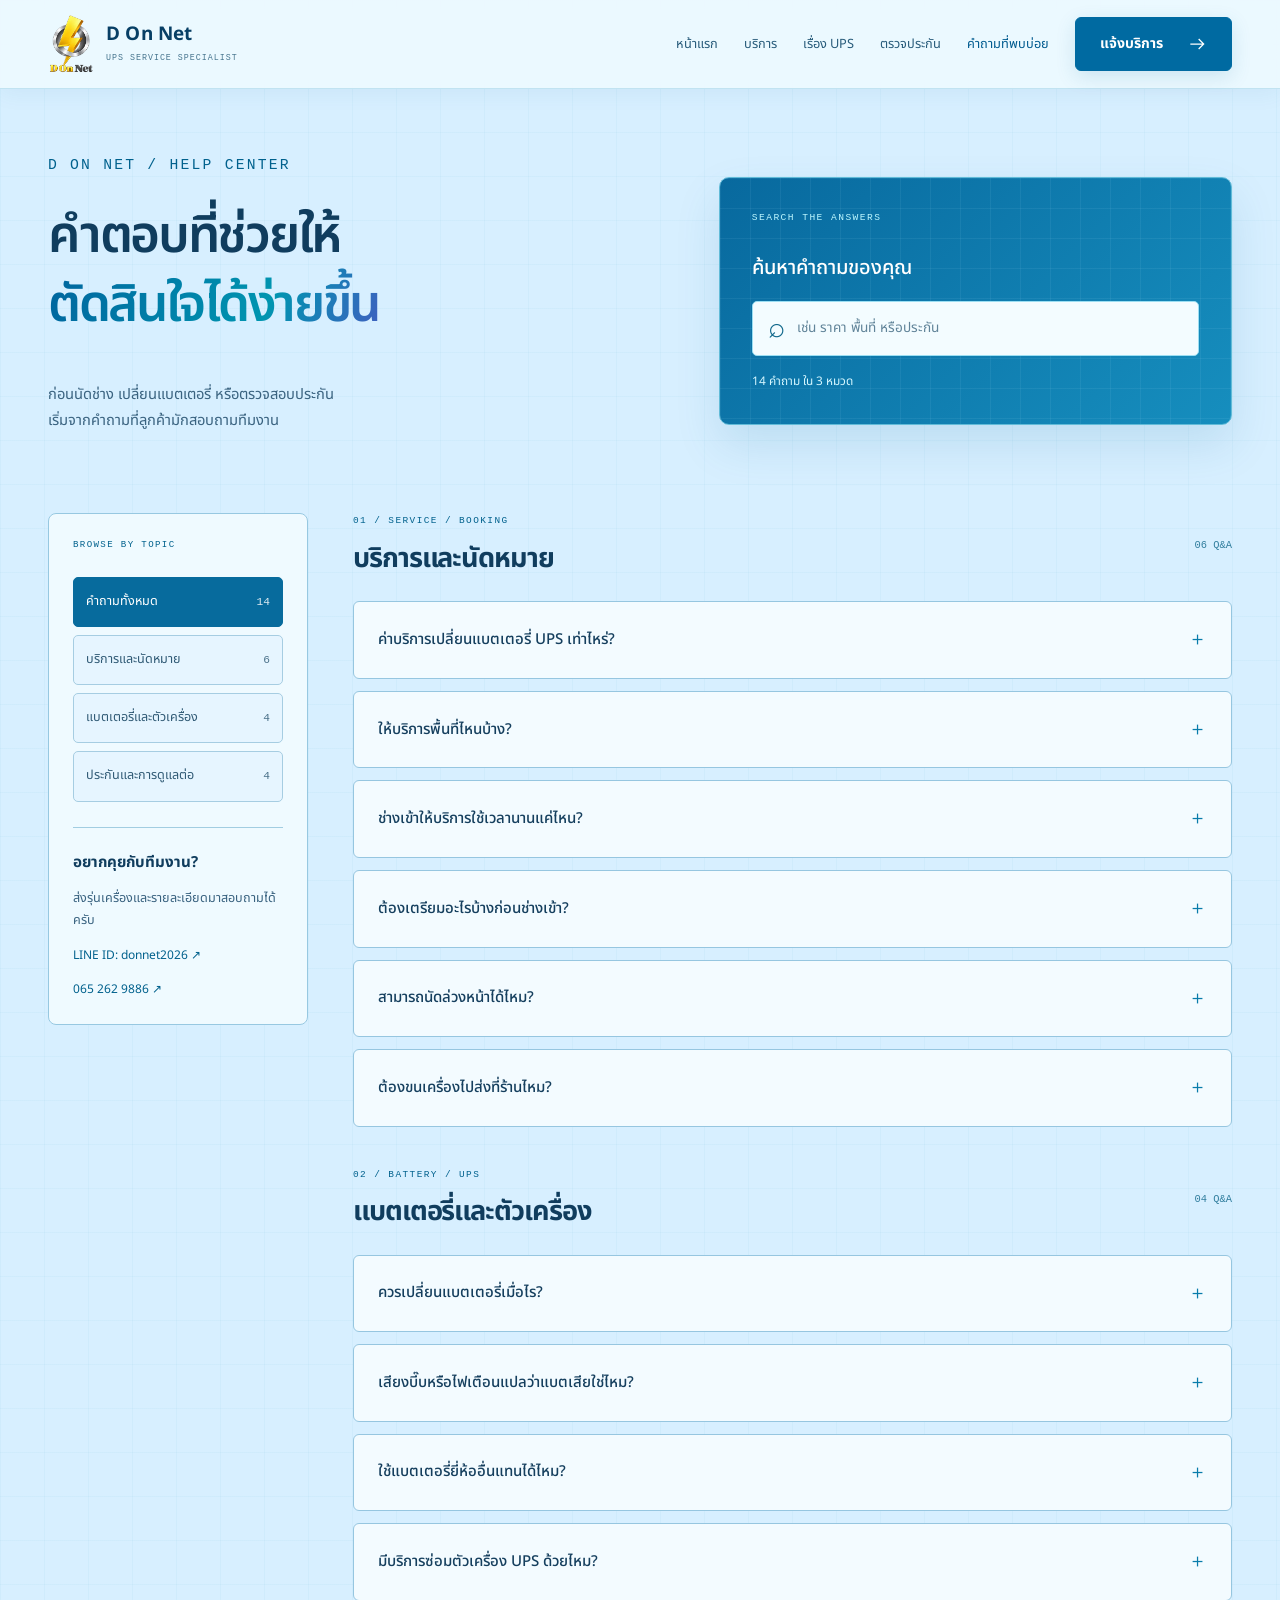
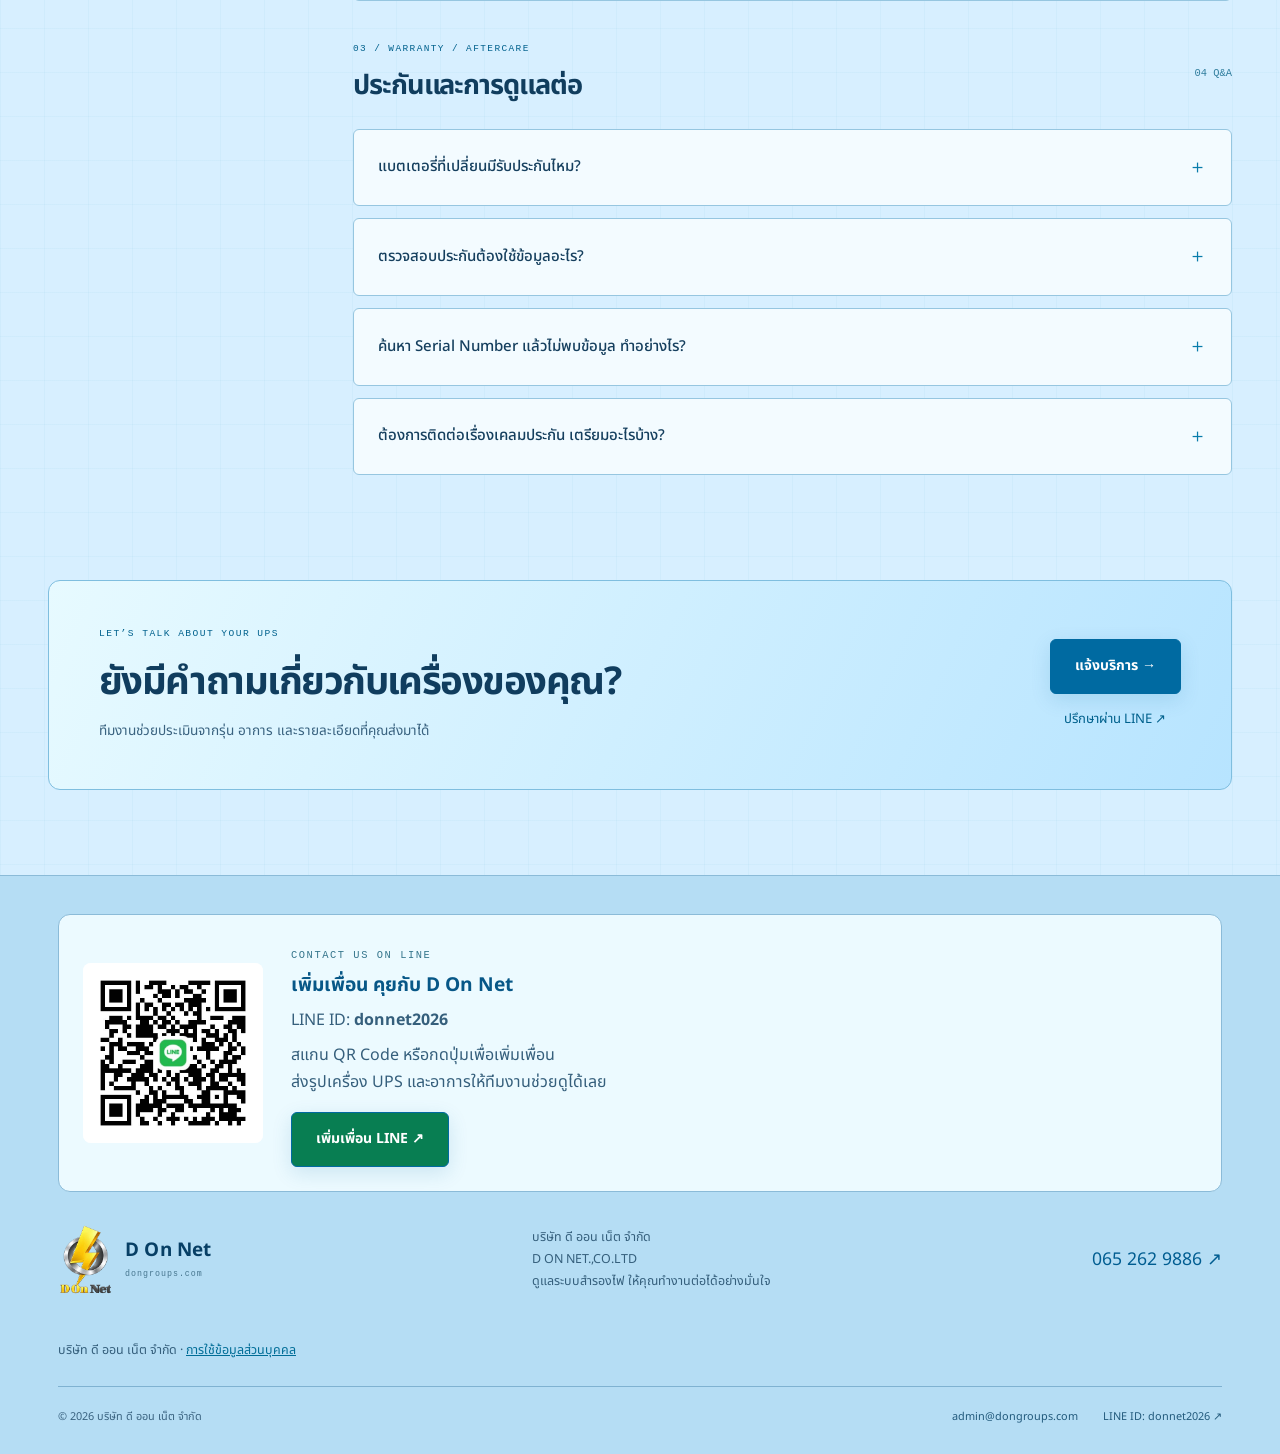
==== commit b39fd17b: "Clarify company name without domain explanation" ====
--- a/faq.html
+++ b/faq.html
@@ -1 +1 @@
-<!DOCTYPE html><html lang="th"><head><meta charset="UTF-8"><meta name="viewport" content="width=device-width,initial-scale=1"><title>คำถามก่อนนัดบริการ UPS | D On Net</title><meta name="description" content="บริการเปลี่ยนแบตเตอรี่ UPS และตรวจเช็กเครื่อง รับงานทั่วประเทศ ส่งรูปฉลากรุ่น จำนวนเครื่อง และพื้นที่ เพื่อขอประเมินก่อนนัดหมาย โทร 065 262 9886 หรือ LINE donnet2026"><link rel="icon" type="image/png" href="assets/d-on-net-logo-small.webp"><link rel="preconnect" href="https://fonts.googleapis.com"><link rel="preconnect" href="https://fonts.gstatic.com" crossorigin><link href="https://fonts.googleapis.com/css2?family=Noto+Sans+Thai:wght@400;500;600;700;800&display=swap" rel="stylesheet"><link rel="stylesheet" href="site.css"><link rel="stylesheet" href="azure.css?v=line20261031"><link rel="stylesheet" href="faq.css"><link rel="stylesheet" href="contact.css?v=ads20261031"></head><body><a class="skip" href="#main">ข้ามไปเนื้อหา</a><header class="site-header"><div class="nav-shell"><a class="logo company-logo" href="index.html" aria-label="D On Net หน้าแรก"><img src="assets/d-on-net-logo-small.webp" alt="โลโก้ D On Net" width="1080" height="1482"><span>D On Net<small>UPS SERVICE SPECIALIST</small></span></a><button class="menu-toggle" aria-controls="site-menu" aria-expanded="false" aria-label="เปิดเมนู">☰</button><nav id="site-menu" class="site-menu" aria-label="เมนูหลัก"><a href="index.html" >หน้าแรก</a><a href="services.html" >บริการ</a><a href="ups-info.html" >เรื่อง UPS</a><a href="warranty.html" >ตรวจประกัน</a><a href="faq.html" aria-current="page">คำถามที่พบบ่อย</a><a class="button small" href="submit.html">แจ้งบริการ <svg viewBox="0 0 24 24" fill="none" stroke="currentColor" stroke-width="1.5" aria-hidden="true"><path d="M4 12h16m-6-6 6 6-6 6"/></svg></a></nav></div></header><main id="main"><section class="faq-hero wrap"><div><p class="eyebrow">D ON NET / HELP CENTER</p><h1>คำตอบที่ช่วยให้<br><span class="gradient-text">ตัดสินใจได้ง่ายขึ้น</span></h1><p>ก่อนนัดช่าง เปลี่ยนแบตเตอรี่ หรือตรวจสอบประกัน<br>เริ่มจากคำถามที่ลูกค้ามักสอบถามทีมงาน</p></div><div class="faq-search-panel"><span class="eyebrow">SEARCH THE ANSWERS</span><label for="faqSearch">ค้นหาคำถามของคุณ</label><div class="faq-search-row"><span aria-hidden="true">⌕</span><input id="faqSearch" type="search" placeholder="เช่น ราคา พื้นที่ หรือประกัน" autocomplete="off" aria-describedby="faqCount"></div><p id="faqCount" role="status" aria-live="polite">14 คำถาม ใน 3 หมวด</p></div></section><section class="faq-workspace wrap"><aside class="faq-sidebar"><p class="eyebrow">BROWSE BY TOPIC</p><div class="faq-filters" role="group" aria-label="กรองหมวดคำถาม"><button type="button" data-category="all" aria-pressed="true">คำถามทั้งหมด <span>14</span></button><button type="button" data-category="service" aria-pressed="false">บริการและนัดหมาย <span>6</span></button><button type="button" data-category="battery" aria-pressed="false">แบตเตอรี่และตัวเครื่อง <span>4</span></button><button type="button" data-category="warranty" aria-pressed="false">ประกันและการดูแลต่อ <span>4</span></button></div><div class="faq-help"><h3>อยากคุยกับทีมงาน?</h3><p>ส่งรุ่นเครื่องและรายละเอียดมาสอบถามได้ครับ</p><a class="text-link" href="https://line.me/ti/p/7WVA7WKmYW" target="_blank" rel="noopener">LINE ID: donnet2026 ↗</a><a class="text-link" href="tel:0652629886">065 262 9886 ↗</a></div></aside><div class="faq-results"><section class="faq-topic" data-topic="service" aria-labelledby="topic-service"><div class="faq-topic-heading"><div><p class="eyebrow">01 / SERVICE / BOOKING</p><h2 id="topic-service">บริการและนัดหมาย</h2></div><span>06 Q&A</span></div><details class="faq-item" data-category="service"><summary>ค่าบริการเปลี่ยนแบตเตอรี่ UPS เท่าไหร่?</summary><div class="faq-answer"><p>ราคาขึ้นอยู่กับขนาด รุ่นของ UPS และแบตเตอรี่ที่เลือก ส่งยี่ห้อ รุ่น จำนวนเครื่อง และสถานที่ให้ทีมงานประเมินก่อนนัดหมายได้ ผ่าน <a href="submit.html">ฟอร์มแจ้งบริการ</a> หรือโทร 065 262 9886</p></div></details><details class="faq-item" data-category="service"><summary>ให้บริการพื้นที่ไหนบ้าง?</summary><div class="faq-answer"><p>รับงานทั่วประเทศ กรุณาแจ้งรุ่น จำนวนเครื่อง เขต / อำเภอ และจังหวัด ทีมงานติดต่อกลับในเวลาทำการเพื่อประเมินและยืนยันนัดหมาย</p></div></details><details class="faq-item" data-category="service"><summary>ช่างเข้าให้บริการใช้เวลานานแค่ไหน?</summary><div class="faq-answer"><p>ระยะเวลาขึ้นอยู่กับรุ่น จำนวนเครื่อง ขอบเขตงาน และสภาพหน้างาน ส่งข้อมูลให้ทีมงานประเมินและตกลงเวลาหยุดระบบก่อนยืนยันนัดหมาย</p></div></details><details class="faq-item" data-category="service"><summary>ต้องเตรียมอะไรบ้างก่อนช่างเข้า?</summary><div class="faq-answer"><p>เตรียมสถานที่และที่อยู่ให้ชัดเจน ภาพเครื่องกับป้ายรุ่น และชื่อพร้อมเบอร์ผู้ประสานงานหน้างาน แจ้งข้อกำหนดการเข้าพื้นที่หรือเวลาที่สะดวกให้ทีมงานทราบล่วงหน้า</p></div></details><details class="faq-item" data-category="service"><summary>สามารถนัดล่วงหน้าได้ไหม?</summary><div class="faq-answer"><p>ส่งวันที่สะดวกให้ทีมงานตรวจสอบตารางและเตรียมอุปกรณ์ วันเวลาเข้าบริการต้องได้รับการยืนยันจากทีมงานก่อน</p></div></details><details class="faq-item" data-category="service"><summary>ต้องขนเครื่องไปส่งที่ร้านไหม?</summary><div class="faq-answer"><p>มีบริการถึงหน้างานที่บ้านหรือสำนักงาน แจ้งสถานที่ให้ทีมงานยืนยันรายละเอียดก่อนเข้าบริการได้</p></div></details></section><section class="faq-topic" data-topic="battery" aria-labelledby="topic-battery"><div class="faq-topic-heading"><div><p class="eyebrow">02 / BATTERY / UPS</p><h2 id="topic-battery">แบตเตอรี่และตัวเครื่อง</h2></div><span>04 Q&A</span></div><details class="faq-item" data-category="battery"><summary>ควรเปลี่ยนแบตเตอรี่เมื่อไร?</summary><div class="faq-answer"><p>ให้พิจารณาคู่มือของรุ่น สภาพการใช้งาน และผลตรวจสอบ ไม่ต้องรอจนสำรองไฟไม่ได้ หากเวลาสำรองลดลงหรือมีข้อความเตือน ส่งข้อมูลให้ทีมงานช่วยประเมินได้ ดูเพิ่มเติมที่ <a href="ups-info.html#lifespan">เรื่องอายุแบตเตอรี่ UPS</a></p></div></details><details class="faq-item" data-category="battery"><summary>เสียงบี๊บหรือไฟเตือนแปลว่าแบตเสียใช่ไหม?</summary><div class="faq-answer"><p>ยังสรุปจากเสียงหรือไฟเตือนเพียงอย่างเดียวไม่ได้ครับ จดข้อความและรูปแบบเสียง หรือถ่ายภาพหน้าจอไว้ เพื่อให้ทีมงานตรวจสอบตามรุ่น ดู <a href="ups-info.html#symptoms">อาการที่ควรตรวจเช็ก</a></p></div></details><details class="faq-item" data-category="battery"><summary>ใช้แบตเตอรี่ยี่ห้ออื่นแทนได้ไหม?</summary><div class="faq-answer"><p>ให้ทีมงานตรวจความเข้ากันได้กับรุ่นเครื่องและข้อกำหนดของผู้ผลิตก่อนเลือกแบตเตอรี่ พร้อมแจ้งตัวเลือกและรายละเอียดการรับประกันให้ทราบก่อนให้บริการ</p></div></details><details class="faq-item" data-category="battery"><summary>มีบริการซ่อมตัวเครื่อง UPS ด้วยไหม?</summary><div class="faq-answer"><p>บริการหลักคือ PM ตรวจสอบและเปลี่ยนแบตเตอรี่ สำหรับอินเวอร์เตอร์หรือบอร์ดของเครื่อง สอบถามเป็นกรณีได้ ทีมงานจะประเมินตามสภาพจริง</p></div></details></section><section class="faq-topic" data-topic="warranty" aria-labelledby="topic-warranty"><div class="faq-topic-heading"><div><p class="eyebrow">03 / WARRANTY / AFTERCARE</p><h2 id="topic-warranty">ประกันและการดูแลต่อ</h2></div><span>04 Q&A</span></div><details class="faq-item" data-category="warranty"><summary>แบตเตอรี่ที่เปลี่ยนมีรับประกันไหม?</summary><div class="faq-answer"><p>มีรับประกันตามรุ่น ยี่ห้อ และเงื่อนไขที่ระบุในใบงาน ทีมงานจะแจ้งรายละเอียดก่อนให้บริการ ตรวจสอบได้ที่ <a href="warranty.html">หน้าตรวจประกัน</a></p></div></details><details class="faq-item" data-category="warranty"><summary>ตรวจสอบประกันต้องใช้ข้อมูลอะไร?</summary><div class="faq-answer"><p>ใช้ Serial Number ของเครื่อง ซึ่งดูได้จากป้ายบนตัวเครื่องหรือข้อมูลในใบงาน หากหาไม่พบ ส่งภาพป้ายให้ทีมงานช่วยดูผ่าน LINE ได้</p></div></details><details class="faq-item" data-category="warranty"><summary>ค้นหา Serial Number แล้วไม่พบข้อมูล ทำอย่างไร?</summary><div class="faq-answer"><p>ตรวจตัวอักษรและตัวเลขให้ตรงกับป้ายเครื่อง หากยังไม่พบ ติดต่อทีมงานพร้อม Serial Number และใบงานเพื่อช่วยตรวจสอบ การค้นหาไม่พบยังไม่ยืนยันว่าเครื่องไม่มีประกัน</p></div></details><details class="faq-item" data-category="warranty"><summary>ต้องการติดต่อเรื่องเคลมประกัน เตรียมอะไรบ้าง?</summary><div class="faq-answer"><p>เตรียม Serial Number ใบงาน และรายละเอียดอาการหรือข้อความเตือน ติดต่อ 065 262 9886 หรือ LINE ID: donnet2026 เพื่อให้ทีมงานตรวจสอบตามเงื่อนไขในใบงาน</p></div></details></section><div class="faq-empty" hidden><span class="eyebrow">NO MATCHING ANSWERS</span><h2>ยังไม่พบคำถามที่ตรงกัน</h2><p>ลองใช้คำสั้นลง หรือเลือกดูคำถามทั้งหมด</p><button type="button" class="button secondary" id="faqReset">ล้างการค้นหา</button><a class="text-link" href="https://line.me/ti/p/7WVA7WKmYW" target="_blank" rel="noopener">สอบถามทีมงาน ↗</a></div><noscript><p>เปิดแต่ละคำถามเพื่ออ่านคำตอบได้ โดยช่องค้นหาและตัวกรองต้องใช้ JavaScript</p></noscript></div></section><section class="contact-banner wrap"><div><p class="eyebrow">LET’S TALK ABOUT YOUR UPS</p><h2>ยังมีคำถามเกี่ยวกับเครื่องของคุณ?</h2><p>ทีมงานช่วยประเมินจากรุ่น อาการ และรายละเอียดที่คุณส่งมาได้</p></div><div class="cta-actions"><a class="button" href="submit.html">แจ้งบริการ →</a><a class="text-link" href="https://line.me/ti/p/7WVA7WKmYW" target="_blank" rel="noopener">ปรึกษาผ่าน LINE ↗</a></div></section></main><footer class="site-footer"><div class="line-contact"><a class="line-contact-qr" href="https://line.me/ti/p/7WVA7WKmYW" target="_blank" rel="noopener" aria-label="เพิ่มเพื่อน LINE donnet2026"><img src="assets/line-donnet2026-qr.jpg" alt="QR Code เพิ่มเพื่อน LINE ส่วนตัว donnet2026" width="574" height="574" loading="lazy"></a><div><p class="eyebrow">CONTACT US ON LINE</p><h3>เพิ่มเพื่อน คุยกับ D On Net</h3><p>LINE ID: <strong>donnet2026</strong><br></p><p>สแกน QR Code หรือกดปุ่มเพื่อเพิ่มเพื่อน<br>ส่งรูปเครื่อง UPS และอาการให้ทีมงานช่วยดูได้เลย</p><a class="button" href="https://line.me/ti/p/7WVA7WKmYW" target="_blank" rel="noopener">เพิ่มเพื่อน LINE ↗</a></div></div><div class="footer-top"><a class="logo company-logo" href="index.html"><img src="assets/d-on-net-logo-small.webp" alt="โลโก้ D On Net" width="1080" height="1482"><span>D On Net<small>dongroups.com</small></span></a><p>บริษัท ดี ออน เน็ต จำกัด<br><span lang="en">D ON NET.,CO.LTD</span><br>ดูแลระบบสำรองไฟ ให้คุณทำงานต่อได้อย่างมั่นใจ</p><a href="tel:0652629886">065 262 9886 ↗</a></div><p class="ads-company-note">DonGroups คือชื่อโดเมนของ บริษัท ดี ออน เน็ต จำกัด · <a href="privacy.html">การใช้ข้อมูลส่วนบุคคล</a></p><div class="footer-bottom"><span>© 2026 บริษัท ดี ออน เน็ต จำกัด</span><div><a href="mailto:admin@dongroups.com">admin@dongroups.com</a><a href="https://line.me/ti/p/7WVA7WKmYW" target="_blank" rel="noopener">LINE ID: donnet2026 ↗</a></div></div></footer><script src="service-config.js?v=ads20261031"></script><script src="analytics-config.js?v=ads20261031"></script><script src="measurement.js?v=ads20261031"></script><script src="site.js"></script><script src="contact.js?v=ads20261031"></script><script src="faq.js"></script><nav class="mobile-contact" aria-label="ติดต่อทีมงาน"><a class="button" href="https://line.me/ti/p/7WVA7WKmYW" target="_blank" rel="noopener">ส่งรูปทาง LINE ↗</a><a class="button secondary" href="tel:0652629886">โทร 065 262 9886</a></nav></body></html>+<!DOCTYPE html><html lang="th"><head><meta charset="UTF-8"><meta name="viewport" content="width=device-width,initial-scale=1"><title>คำถามก่อนนัดบริการ UPS | D On Net</title><meta name="description" content="บริการเปลี่ยนแบตเตอรี่ UPS และตรวจเช็กเครื่อง รับงานทั่วประเทศ ส่งรูปฉลากรุ่น จำนวนเครื่อง และพื้นที่ เพื่อขอประเมินก่อนนัดหมาย โทร 065 262 9886 หรือ LINE donnet2026"><link rel="icon" type="image/png" href="assets/d-on-net-logo-small.webp"><link rel="preconnect" href="https://fonts.googleapis.com"><link rel="preconnect" href="https://fonts.gstatic.com" crossorigin><link href="https://fonts.googleapis.com/css2?family=Noto+Sans+Thai:wght@400;500;600;700;800&display=swap" rel="stylesheet"><link rel="stylesheet" href="site.css"><link rel="stylesheet" href="azure.css?v=line20261031"><link rel="stylesheet" href="faq.css"><link rel="stylesheet" href="contact.css?v=ads20261031"></head><body><a class="skip" href="#main">ข้ามไปเนื้อหา</a><header class="site-header"><div class="nav-shell"><a class="logo company-logo" href="index.html" aria-label="D On Net หน้าแรก"><img src="assets/d-on-net-logo-small.webp" alt="โลโก้ D On Net" width="1080" height="1482"><span>D On Net<small>UPS SERVICE SPECIALIST</small></span></a><button class="menu-toggle" aria-controls="site-menu" aria-expanded="false" aria-label="เปิดเมนู">☰</button><nav id="site-menu" class="site-menu" aria-label="เมนูหลัก"><a href="index.html" >หน้าแรก</a><a href="services.html" >บริการ</a><a href="ups-info.html" >เรื่อง UPS</a><a href="warranty.html" >ตรวจประกัน</a><a href="faq.html" aria-current="page">คำถามที่พบบ่อย</a><a class="button small" href="submit.html">แจ้งบริการ <svg viewBox="0 0 24 24" fill="none" stroke="currentColor" stroke-width="1.5" aria-hidden="true"><path d="M4 12h16m-6-6 6 6-6 6"/></svg></a></nav></div></header><main id="main"><section class="faq-hero wrap"><div><p class="eyebrow">D ON NET / HELP CENTER</p><h1>คำตอบที่ช่วยให้<br><span class="gradient-text">ตัดสินใจได้ง่ายขึ้น</span></h1><p>ก่อนนัดช่าง เปลี่ยนแบตเตอรี่ หรือตรวจสอบประกัน<br>เริ่มจากคำถามที่ลูกค้ามักสอบถามทีมงาน</p></div><div class="faq-search-panel"><span class="eyebrow">SEARCH THE ANSWERS</span><label for="faqSearch">ค้นหาคำถามของคุณ</label><div class="faq-search-row"><span aria-hidden="true">⌕</span><input id="faqSearch" type="search" placeholder="เช่น ราคา พื้นที่ หรือประกัน" autocomplete="off" aria-describedby="faqCount"></div><p id="faqCount" role="status" aria-live="polite">14 คำถาม ใน 3 หมวด</p></div></section><section class="faq-workspace wrap"><aside class="faq-sidebar"><p class="eyebrow">BROWSE BY TOPIC</p><div class="faq-filters" role="group" aria-label="กรองหมวดคำถาม"><button type="button" data-category="all" aria-pressed="true">คำถามทั้งหมด <span>14</span></button><button type="button" data-category="service" aria-pressed="false">บริการและนัดหมาย <span>6</span></button><button type="button" data-category="battery" aria-pressed="false">แบตเตอรี่และตัวเครื่อง <span>4</span></button><button type="button" data-category="warranty" aria-pressed="false">ประกันและการดูแลต่อ <span>4</span></button></div><div class="faq-help"><h3>อยากคุยกับทีมงาน?</h3><p>ส่งรุ่นเครื่องและรายละเอียดมาสอบถามได้ครับ</p><a class="text-link" href="https://line.me/ti/p/7WVA7WKmYW" target="_blank" rel="noopener">LINE ID: donnet2026 ↗</a><a class="text-link" href="tel:0652629886">065 262 9886 ↗</a></div></aside><div class="faq-results"><section class="faq-topic" data-topic="service" aria-labelledby="topic-service"><div class="faq-topic-heading"><div><p class="eyebrow">01 / SERVICE / BOOKING</p><h2 id="topic-service">บริการและนัดหมาย</h2></div><span>06 Q&A</span></div><details class="faq-item" data-category="service"><summary>ค่าบริการเปลี่ยนแบตเตอรี่ UPS เท่าไหร่?</summary><div class="faq-answer"><p>ราคาขึ้นอยู่กับขนาด รุ่นของ UPS และแบตเตอรี่ที่เลือก ส่งยี่ห้อ รุ่น จำนวนเครื่อง และสถานที่ให้ทีมงานประเมินก่อนนัดหมายได้ ผ่าน <a href="submit.html">ฟอร์มแจ้งบริการ</a> หรือโทร 065 262 9886</p></div></details><details class="faq-item" data-category="service"><summary>ให้บริการพื้นที่ไหนบ้าง?</summary><div class="faq-answer"><p>รับงานทั่วประเทศ กรุณาแจ้งรุ่น จำนวนเครื่อง เขต / อำเภอ และจังหวัด ทีมงานติดต่อกลับในเวลาทำการเพื่อประเมินและยืนยันนัดหมาย</p></div></details><details class="faq-item" data-category="service"><summary>ช่างเข้าให้บริการใช้เวลานานแค่ไหน?</summary><div class="faq-answer"><p>ระยะเวลาขึ้นอยู่กับรุ่น จำนวนเครื่อง ขอบเขตงาน และสภาพหน้างาน ส่งข้อมูลให้ทีมงานประเมินและตกลงเวลาหยุดระบบก่อนยืนยันนัดหมาย</p></div></details><details class="faq-item" data-category="service"><summary>ต้องเตรียมอะไรบ้างก่อนช่างเข้า?</summary><div class="faq-answer"><p>เตรียมสถานที่และที่อยู่ให้ชัดเจน ภาพเครื่องกับป้ายรุ่น และชื่อพร้อมเบอร์ผู้ประสานงานหน้างาน แจ้งข้อกำหนดการเข้าพื้นที่หรือเวลาที่สะดวกให้ทีมงานทราบล่วงหน้า</p></div></details><details class="faq-item" data-category="service"><summary>สามารถนัดล่วงหน้าได้ไหม?</summary><div class="faq-answer"><p>ส่งวันที่สะดวกให้ทีมงานตรวจสอบตารางและเตรียมอุปกรณ์ วันเวลาเข้าบริการต้องได้รับการยืนยันจากทีมงานก่อน</p></div></details><details class="faq-item" data-category="service"><summary>ต้องขนเครื่องไปส่งที่ร้านไหม?</summary><div class="faq-answer"><p>มีบริการถึงหน้างานที่บ้านหรือสำนักงาน แจ้งสถานที่ให้ทีมงานยืนยันรายละเอียดก่อนเข้าบริการได้</p></div></details></section><section class="faq-topic" data-topic="battery" aria-labelledby="topic-battery"><div class="faq-topic-heading"><div><p class="eyebrow">02 / BATTERY / UPS</p><h2 id="topic-battery">แบตเตอรี่และตัวเครื่อง</h2></div><span>04 Q&A</span></div><details class="faq-item" data-category="battery"><summary>ควรเปลี่ยนแบตเตอรี่เมื่อไร?</summary><div class="faq-answer"><p>ให้พิจารณาคู่มือของรุ่น สภาพการใช้งาน และผลตรวจสอบ ไม่ต้องรอจนสำรองไฟไม่ได้ หากเวลาสำรองลดลงหรือมีข้อความเตือน ส่งข้อมูลให้ทีมงานช่วยประเมินได้ ดูเพิ่มเติมที่ <a href="ups-info.html#lifespan">เรื่องอายุแบตเตอรี่ UPS</a></p></div></details><details class="faq-item" data-category="battery"><summary>เสียงบี๊บหรือไฟเตือนแปลว่าแบตเสียใช่ไหม?</summary><div class="faq-answer"><p>ยังสรุปจากเสียงหรือไฟเตือนเพียงอย่างเดียวไม่ได้ครับ จดข้อความและรูปแบบเสียง หรือถ่ายภาพหน้าจอไว้ เพื่อให้ทีมงานตรวจสอบตามรุ่น ดู <a href="ups-info.html#symptoms">อาการที่ควรตรวจเช็ก</a></p></div></details><details class="faq-item" data-category="battery"><summary>ใช้แบตเตอรี่ยี่ห้ออื่นแทนได้ไหม?</summary><div class="faq-answer"><p>ให้ทีมงานตรวจความเข้ากันได้กับรุ่นเครื่องและข้อกำหนดของผู้ผลิตก่อนเลือกแบตเตอรี่ พร้อมแจ้งตัวเลือกและรายละเอียดการรับประกันให้ทราบก่อนให้บริการ</p></div></details><details class="faq-item" data-category="battery"><summary>มีบริการซ่อมตัวเครื่อง UPS ด้วยไหม?</summary><div class="faq-answer"><p>บริการหลักคือ PM ตรวจสอบและเปลี่ยนแบตเตอรี่ สำหรับอินเวอร์เตอร์หรือบอร์ดของเครื่อง สอบถามเป็นกรณีได้ ทีมงานจะประเมินตามสภาพจริง</p></div></details></section><section class="faq-topic" data-topic="warranty" aria-labelledby="topic-warranty"><div class="faq-topic-heading"><div><p class="eyebrow">03 / WARRANTY / AFTERCARE</p><h2 id="topic-warranty">ประกันและการดูแลต่อ</h2></div><span>04 Q&A</span></div><details class="faq-item" data-category="warranty"><summary>แบตเตอรี่ที่เปลี่ยนมีรับประกันไหม?</summary><div class="faq-answer"><p>มีรับประกันตามรุ่น ยี่ห้อ และเงื่อนไขที่ระบุในใบงาน ทีมงานจะแจ้งรายละเอียดก่อนให้บริการ ตรวจสอบได้ที่ <a href="warranty.html">หน้าตรวจประกัน</a></p></div></details><details class="faq-item" data-category="warranty"><summary>ตรวจสอบประกันต้องใช้ข้อมูลอะไร?</summary><div class="faq-answer"><p>ใช้ Serial Number ของเครื่อง ซึ่งดูได้จากป้ายบนตัวเครื่องหรือข้อมูลในใบงาน หากหาไม่พบ ส่งภาพป้ายให้ทีมงานช่วยดูผ่าน LINE ได้</p></div></details><details class="faq-item" data-category="warranty"><summary>ค้นหา Serial Number แล้วไม่พบข้อมูล ทำอย่างไร?</summary><div class="faq-answer"><p>ตรวจตัวอักษรและตัวเลขให้ตรงกับป้ายเครื่อง หากยังไม่พบ ติดต่อทีมงานพร้อม Serial Number และใบงานเพื่อช่วยตรวจสอบ การค้นหาไม่พบยังไม่ยืนยันว่าเครื่องไม่มีประกัน</p></div></details><details class="faq-item" data-category="warranty"><summary>ต้องการติดต่อเรื่องเคลมประกัน เตรียมอะไรบ้าง?</summary><div class="faq-answer"><p>เตรียม Serial Number ใบงาน และรายละเอียดอาการหรือข้อความเตือน ติดต่อ 065 262 9886 หรือ LINE ID: donnet2026 เพื่อให้ทีมงานตรวจสอบตามเงื่อนไขในใบงาน</p></div></details></section><div class="faq-empty" hidden><span class="eyebrow">NO MATCHING ANSWERS</span><h2>ยังไม่พบคำถามที่ตรงกัน</h2><p>ลองใช้คำสั้นลง หรือเลือกดูคำถามทั้งหมด</p><button type="button" class="button secondary" id="faqReset">ล้างการค้นหา</button><a class="text-link" href="https://line.me/ti/p/7WVA7WKmYW" target="_blank" rel="noopener">สอบถามทีมงาน ↗</a></div><noscript><p>เปิดแต่ละคำถามเพื่ออ่านคำตอบได้ โดยช่องค้นหาและตัวกรองต้องใช้ JavaScript</p></noscript></div></section><section class="contact-banner wrap"><div><p class="eyebrow">LET’S TALK ABOUT YOUR UPS</p><h2>ยังมีคำถามเกี่ยวกับเครื่องของคุณ?</h2><p>ทีมงานช่วยประเมินจากรุ่น อาการ และรายละเอียดที่คุณส่งมาได้</p></div><div class="cta-actions"><a class="button" href="submit.html">แจ้งบริการ →</a><a class="text-link" href="https://line.me/ti/p/7WVA7WKmYW" target="_blank" rel="noopener">ปรึกษาผ่าน LINE ↗</a></div></section></main><footer class="site-footer"><div class="line-contact"><a class="line-contact-qr" href="https://line.me/ti/p/7WVA7WKmYW" target="_blank" rel="noopener" aria-label="เพิ่มเพื่อน LINE donnet2026"><img src="assets/line-donnet2026-qr.jpg" alt="QR Code เพิ่มเพื่อน LINE ส่วนตัว donnet2026" width="574" height="574" loading="lazy"></a><div><p class="eyebrow">CONTACT US ON LINE</p><h3>เพิ่มเพื่อน คุยกับ D On Net</h3><p>LINE ID: <strong>donnet2026</strong><br></p><p>สแกน QR Code หรือกดปุ่มเพื่อเพิ่มเพื่อน<br>ส่งรูปเครื่อง UPS และอาการให้ทีมงานช่วยดูได้เลย</p><a class="button" href="https://line.me/ti/p/7WVA7WKmYW" target="_blank" rel="noopener">เพิ่มเพื่อน LINE ↗</a></div></div><div class="footer-top"><a class="logo company-logo" href="index.html"><img src="assets/d-on-net-logo-small.webp" alt="โลโก้ D On Net" width="1080" height="1482"><span>D On Net<small>dongroups.com</small></span></a><p>บริษัท ดี ออน เน็ต จำกัด<br><span lang="en">D ON NET.,CO.LTD</span><br>ดูแลระบบสำรองไฟ ให้คุณทำงานต่อได้อย่างมั่นใจ</p><a href="tel:0652629886">065 262 9886 ↗</a></div><p class="ads-company-note">บริษัท ดี ออน เน็ต จำกัด · <a href="privacy.html">การใช้ข้อมูลส่วนบุคคล</a></p><div class="footer-bottom"><span>© 2026 บริษัท ดี ออน เน็ต จำกัด</span><div><a href="mailto:admin@dongroups.com">admin@dongroups.com</a><a href="https://line.me/ti/p/7WVA7WKmYW" target="_blank" rel="noopener">LINE ID: donnet2026 ↗</a></div></div></footer><script src="service-config.js?v=ads20261031"></script><script src="analytics-config.js?v=ads20261031"></script><script src="measurement.js?v=ads20261031"></script><script src="site.js"></script><script src="contact.js?v=ads20261031"></script><script src="faq.js"></script><nav class="mobile-contact" aria-label="ติดต่อทีมงาน"><a class="button" href="https://line.me/ti/p/7WVA7WKmYW" target="_blank" rel="noopener">ส่งรูปทาง LINE ↗</a><a class="button secondary" href="tel:0652629886">โทร 065 262 9886</a></nav></body></html>
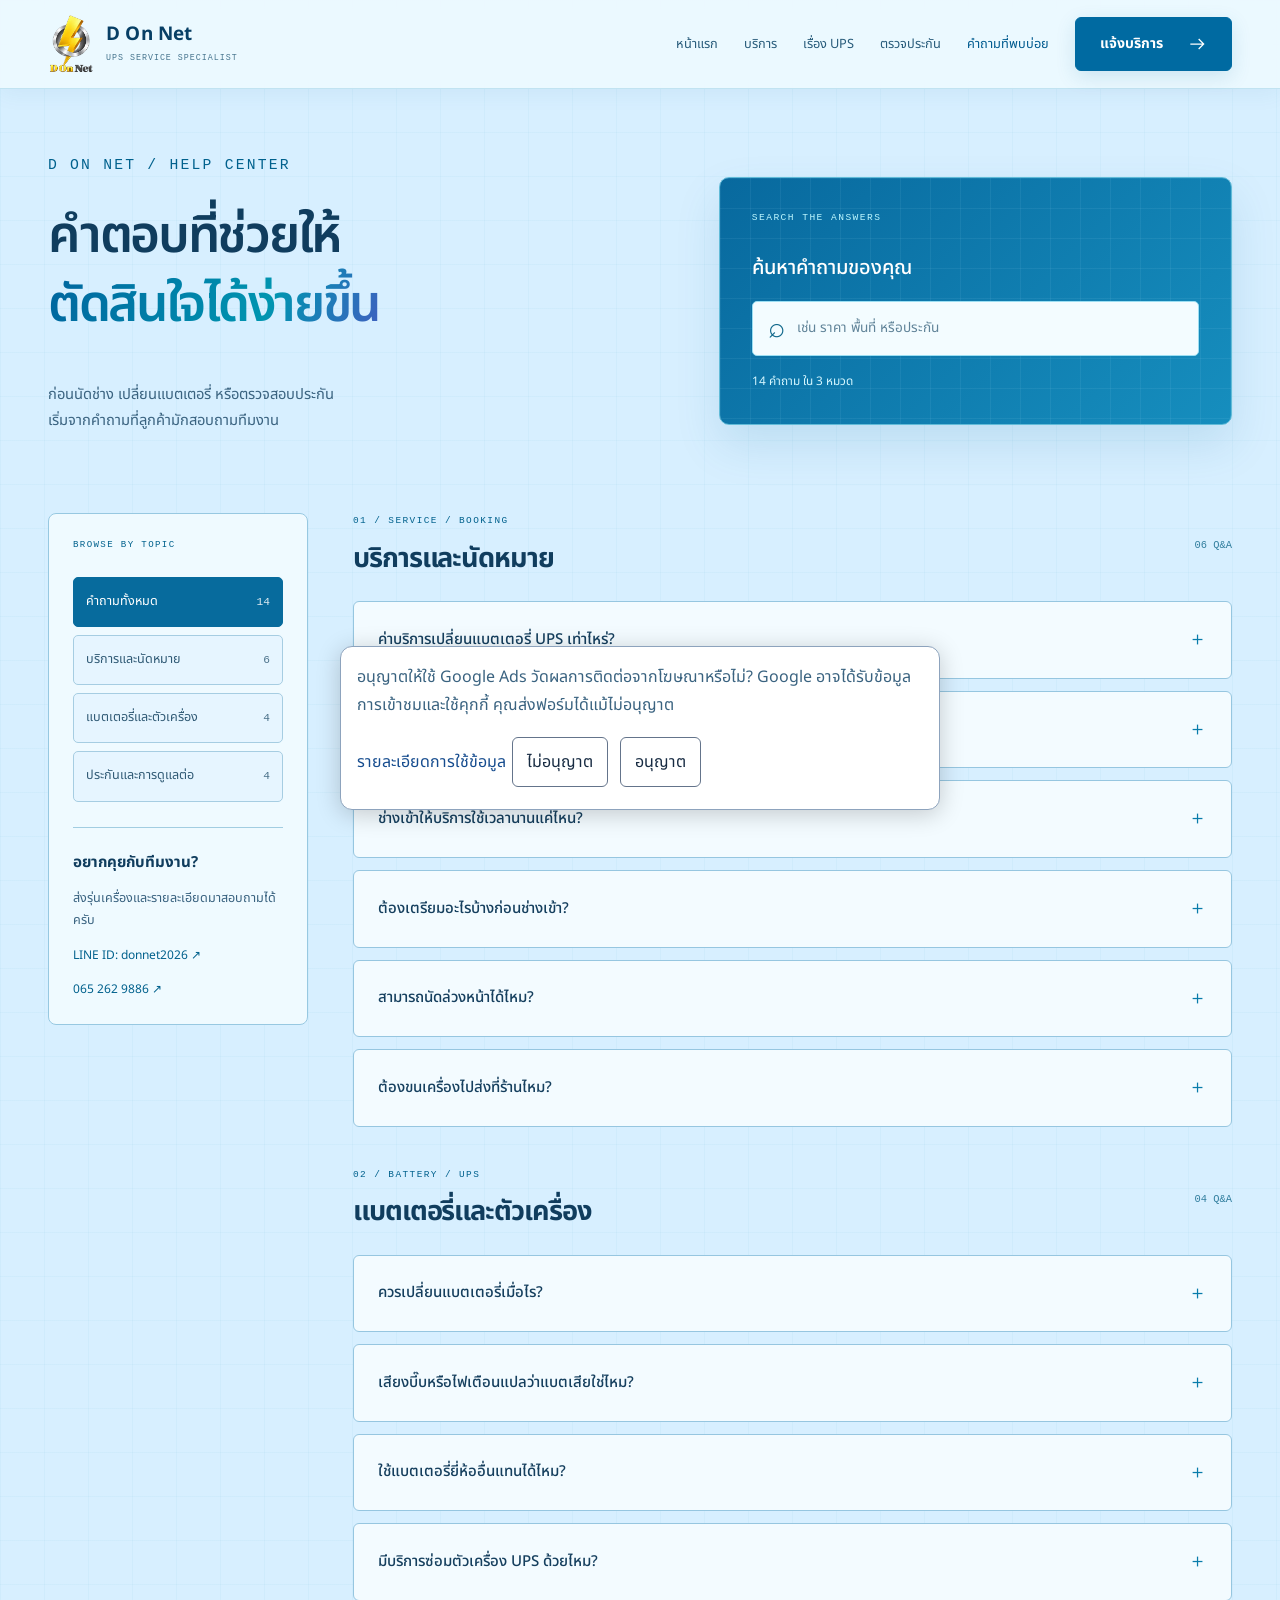
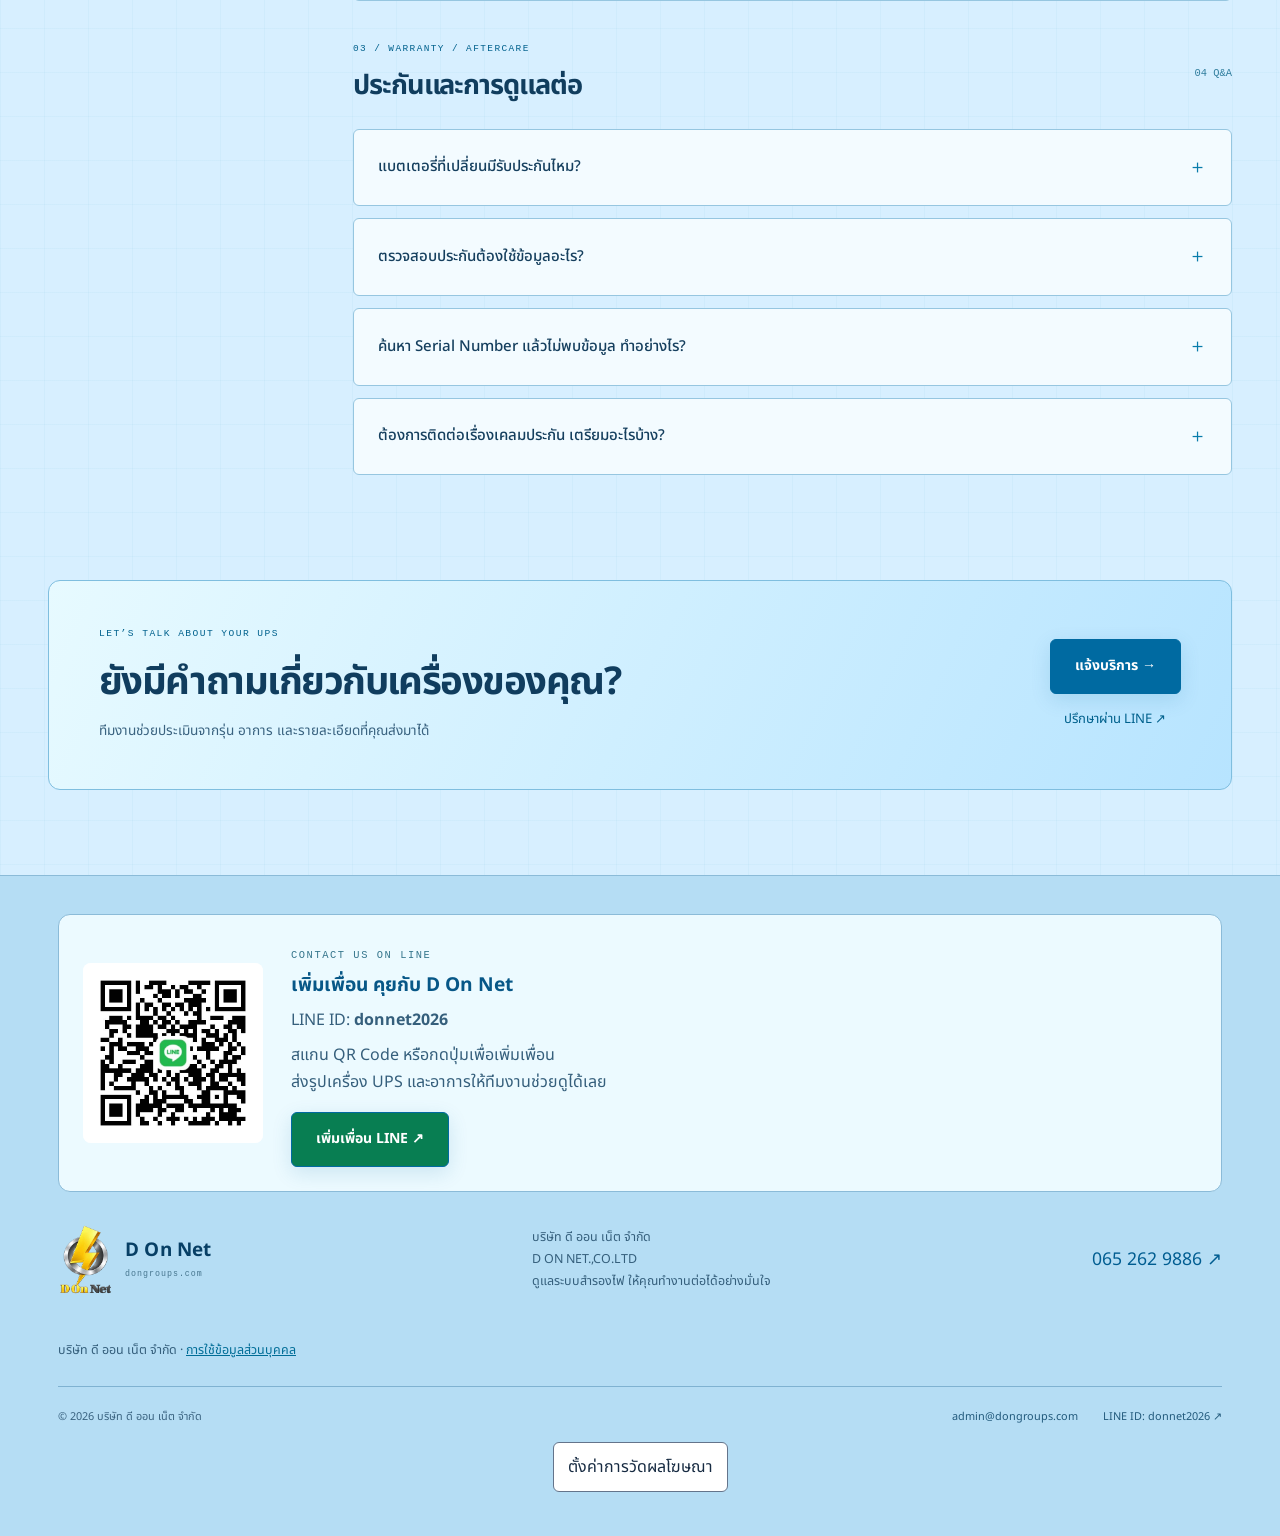
==== commit 6749cc66: "Enable consent-gated Google Ads tag across website" ====
--- a/faq.html
+++ b/faq.html
@@ -1 +1 @@
-<!DOCTYPE html><html lang="th"><head><meta charset="UTF-8"><meta name="viewport" content="width=device-width,initial-scale=1"><title>คำถามก่อนนัดบริการ UPS | D On Net</title><meta name="description" content="บริการเปลี่ยนแบตเตอรี่ UPS และตรวจเช็กเครื่อง รับงานทั่วประเทศ ส่งรูปฉลากรุ่น จำนวนเครื่อง และพื้นที่ เพื่อขอประเมินก่อนนัดหมาย โทร 065 262 9886 หรือ LINE donnet2026"><link rel="icon" type="image/png" href="assets/d-on-net-logo-small.webp"><link rel="preconnect" href="https://fonts.googleapis.com"><link rel="preconnect" href="https://fonts.gstatic.com" crossorigin><link href="https://fonts.googleapis.com/css2?family=Noto+Sans+Thai:wght@400;500;600;700;800&display=swap" rel="stylesheet"><link rel="stylesheet" href="site.css"><link rel="stylesheet" href="azure.css?v=line20261031"><link rel="stylesheet" href="faq.css"><link rel="stylesheet" href="contact.css?v=ads20261031"></head><body><a class="skip" href="#main">ข้ามไปเนื้อหา</a><header class="site-header"><div class="nav-shell"><a class="logo company-logo" href="index.html" aria-label="D On Net หน้าแรก"><img src="assets/d-on-net-logo-small.webp" alt="โลโก้ D On Net" width="1080" height="1482"><span>D On Net<small>UPS SERVICE SPECIALIST</small></span></a><button class="menu-toggle" aria-controls="site-menu" aria-expanded="false" aria-label="เปิดเมนู">☰</button><nav id="site-menu" class="site-menu" aria-label="เมนูหลัก"><a href="index.html" >หน้าแรก</a><a href="services.html" >บริการ</a><a href="ups-info.html" >เรื่อง UPS</a><a href="warranty.html" >ตรวจประกัน</a><a href="faq.html" aria-current="page">คำถามที่พบบ่อย</a><a class="button small" href="submit.html">แจ้งบริการ <svg viewBox="0 0 24 24" fill="none" stroke="currentColor" stroke-width="1.5" aria-hidden="true"><path d="M4 12h16m-6-6 6 6-6 6"/></svg></a></nav></div></header><main id="main"><section class="faq-hero wrap"><div><p class="eyebrow">D ON NET / HELP CENTER</p><h1>คำตอบที่ช่วยให้<br><span class="gradient-text">ตัดสินใจได้ง่ายขึ้น</span></h1><p>ก่อนนัดช่าง เปลี่ยนแบตเตอรี่ หรือตรวจสอบประกัน<br>เริ่มจากคำถามที่ลูกค้ามักสอบถามทีมงาน</p></div><div class="faq-search-panel"><span class="eyebrow">SEARCH THE ANSWERS</span><label for="faqSearch">ค้นหาคำถามของคุณ</label><div class="faq-search-row"><span aria-hidden="true">⌕</span><input id="faqSearch" type="search" placeholder="เช่น ราคา พื้นที่ หรือประกัน" autocomplete="off" aria-describedby="faqCount"></div><p id="faqCount" role="status" aria-live="polite">14 คำถาม ใน 3 หมวด</p></div></section><section class="faq-workspace wrap"><aside class="faq-sidebar"><p class="eyebrow">BROWSE BY TOPIC</p><div class="faq-filters" role="group" aria-label="กรองหมวดคำถาม"><button type="button" data-category="all" aria-pressed="true">คำถามทั้งหมด <span>14</span></button><button type="button" data-category="service" aria-pressed="false">บริการและนัดหมาย <span>6</span></button><button type="button" data-category="battery" aria-pressed="false">แบตเตอรี่และตัวเครื่อง <span>4</span></button><button type="button" data-category="warranty" aria-pressed="false">ประกันและการดูแลต่อ <span>4</span></button></div><div class="faq-help"><h3>อยากคุยกับทีมงาน?</h3><p>ส่งรุ่นเครื่องและรายละเอียดมาสอบถามได้ครับ</p><a class="text-link" href="https://line.me/ti/p/7WVA7WKmYW" target="_blank" rel="noopener">LINE ID: donnet2026 ↗</a><a class="text-link" href="tel:0652629886">065 262 9886 ↗</a></div></aside><div class="faq-results"><section class="faq-topic" data-topic="service" aria-labelledby="topic-service"><div class="faq-topic-heading"><div><p class="eyebrow">01 / SERVICE / BOOKING</p><h2 id="topic-service">บริการและนัดหมาย</h2></div><span>06 Q&A</span></div><details class="faq-item" data-category="service"><summary>ค่าบริการเปลี่ยนแบตเตอรี่ UPS เท่าไหร่?</summary><div class="faq-answer"><p>ราคาขึ้นอยู่กับขนาด รุ่นของ UPS และแบตเตอรี่ที่เลือก ส่งยี่ห้อ รุ่น จำนวนเครื่อง และสถานที่ให้ทีมงานประเมินก่อนนัดหมายได้ ผ่าน <a href="submit.html">ฟอร์มแจ้งบริการ</a> หรือโทร 065 262 9886</p></div></details><details class="faq-item" data-category="service"><summary>ให้บริการพื้นที่ไหนบ้าง?</summary><div class="faq-answer"><p>รับงานทั่วประเทศ กรุณาแจ้งรุ่น จำนวนเครื่อง เขต / อำเภอ และจังหวัด ทีมงานติดต่อกลับในเวลาทำการเพื่อประเมินและยืนยันนัดหมาย</p></div></details><details class="faq-item" data-category="service"><summary>ช่างเข้าให้บริการใช้เวลานานแค่ไหน?</summary><div class="faq-answer"><p>ระยะเวลาขึ้นอยู่กับรุ่น จำนวนเครื่อง ขอบเขตงาน และสภาพหน้างาน ส่งข้อมูลให้ทีมงานประเมินและตกลงเวลาหยุดระบบก่อนยืนยันนัดหมาย</p></div></details><details class="faq-item" data-category="service"><summary>ต้องเตรียมอะไรบ้างก่อนช่างเข้า?</summary><div class="faq-answer"><p>เตรียมสถานที่และที่อยู่ให้ชัดเจน ภาพเครื่องกับป้ายรุ่น และชื่อพร้อมเบอร์ผู้ประสานงานหน้างาน แจ้งข้อกำหนดการเข้าพื้นที่หรือเวลาที่สะดวกให้ทีมงานทราบล่วงหน้า</p></div></details><details class="faq-item" data-category="service"><summary>สามารถนัดล่วงหน้าได้ไหม?</summary><div class="faq-answer"><p>ส่งวันที่สะดวกให้ทีมงานตรวจสอบตารางและเตรียมอุปกรณ์ วันเวลาเข้าบริการต้องได้รับการยืนยันจากทีมงานก่อน</p></div></details><details class="faq-item" data-category="service"><summary>ต้องขนเครื่องไปส่งที่ร้านไหม?</summary><div class="faq-answer"><p>มีบริการถึงหน้างานที่บ้านหรือสำนักงาน แจ้งสถานที่ให้ทีมงานยืนยันรายละเอียดก่อนเข้าบริการได้</p></div></details></section><section class="faq-topic" data-topic="battery" aria-labelledby="topic-battery"><div class="faq-topic-heading"><div><p class="eyebrow">02 / BATTERY / UPS</p><h2 id="topic-battery">แบตเตอรี่และตัวเครื่อง</h2></div><span>04 Q&A</span></div><details class="faq-item" data-category="battery"><summary>ควรเปลี่ยนแบตเตอรี่เมื่อไร?</summary><div class="faq-answer"><p>ให้พิจารณาคู่มือของรุ่น สภาพการใช้งาน และผลตรวจสอบ ไม่ต้องรอจนสำรองไฟไม่ได้ หากเวลาสำรองลดลงหรือมีข้อความเตือน ส่งข้อมูลให้ทีมงานช่วยประเมินได้ ดูเพิ่มเติมที่ <a href="ups-info.html#lifespan">เรื่องอายุแบตเตอรี่ UPS</a></p></div></details><details class="faq-item" data-category="battery"><summary>เสียงบี๊บหรือไฟเตือนแปลว่าแบตเสียใช่ไหม?</summary><div class="faq-answer"><p>ยังสรุปจากเสียงหรือไฟเตือนเพียงอย่างเดียวไม่ได้ครับ จดข้อความและรูปแบบเสียง หรือถ่ายภาพหน้าจอไว้ เพื่อให้ทีมงานตรวจสอบตามรุ่น ดู <a href="ups-info.html#symptoms">อาการที่ควรตรวจเช็ก</a></p></div></details><details class="faq-item" data-category="battery"><summary>ใช้แบตเตอรี่ยี่ห้ออื่นแทนได้ไหม?</summary><div class="faq-answer"><p>ให้ทีมงานตรวจความเข้ากันได้กับรุ่นเครื่องและข้อกำหนดของผู้ผลิตก่อนเลือกแบตเตอรี่ พร้อมแจ้งตัวเลือกและรายละเอียดการรับประกันให้ทราบก่อนให้บริการ</p></div></details><details class="faq-item" data-category="battery"><summary>มีบริการซ่อมตัวเครื่อง UPS ด้วยไหม?</summary><div class="faq-answer"><p>บริการหลักคือ PM ตรวจสอบและเปลี่ยนแบตเตอรี่ สำหรับอินเวอร์เตอร์หรือบอร์ดของเครื่อง สอบถามเป็นกรณีได้ ทีมงานจะประเมินตามสภาพจริง</p></div></details></section><section class="faq-topic" data-topic="warranty" aria-labelledby="topic-warranty"><div class="faq-topic-heading"><div><p class="eyebrow">03 / WARRANTY / AFTERCARE</p><h2 id="topic-warranty">ประกันและการดูแลต่อ</h2></div><span>04 Q&A</span></div><details class="faq-item" data-category="warranty"><summary>แบตเตอรี่ที่เปลี่ยนมีรับประกันไหม?</summary><div class="faq-answer"><p>มีรับประกันตามรุ่น ยี่ห้อ และเงื่อนไขที่ระบุในใบงาน ทีมงานจะแจ้งรายละเอียดก่อนให้บริการ ตรวจสอบได้ที่ <a href="warranty.html">หน้าตรวจประกัน</a></p></div></details><details class="faq-item" data-category="warranty"><summary>ตรวจสอบประกันต้องใช้ข้อมูลอะไร?</summary><div class="faq-answer"><p>ใช้ Serial Number ของเครื่อง ซึ่งดูได้จากป้ายบนตัวเครื่องหรือข้อมูลในใบงาน หากหาไม่พบ ส่งภาพป้ายให้ทีมงานช่วยดูผ่าน LINE ได้</p></div></details><details class="faq-item" data-category="warranty"><summary>ค้นหา Serial Number แล้วไม่พบข้อมูล ทำอย่างไร?</summary><div class="faq-answer"><p>ตรวจตัวอักษรและตัวเลขให้ตรงกับป้ายเครื่อง หากยังไม่พบ ติดต่อทีมงานพร้อม Serial Number และใบงานเพื่อช่วยตรวจสอบ การค้นหาไม่พบยังไม่ยืนยันว่าเครื่องไม่มีประกัน</p></div></details><details class="faq-item" data-category="warranty"><summary>ต้องการติดต่อเรื่องเคลมประกัน เตรียมอะไรบ้าง?</summary><div class="faq-answer"><p>เตรียม Serial Number ใบงาน และรายละเอียดอาการหรือข้อความเตือน ติดต่อ 065 262 9886 หรือ LINE ID: donnet2026 เพื่อให้ทีมงานตรวจสอบตามเงื่อนไขในใบงาน</p></div></details></section><div class="faq-empty" hidden><span class="eyebrow">NO MATCHING ANSWERS</span><h2>ยังไม่พบคำถามที่ตรงกัน</h2><p>ลองใช้คำสั้นลง หรือเลือกดูคำถามทั้งหมด</p><button type="button" class="button secondary" id="faqReset">ล้างการค้นหา</button><a class="text-link" href="https://line.me/ti/p/7WVA7WKmYW" target="_blank" rel="noopener">สอบถามทีมงาน ↗</a></div><noscript><p>เปิดแต่ละคำถามเพื่ออ่านคำตอบได้ โดยช่องค้นหาและตัวกรองต้องใช้ JavaScript</p></noscript></div></section><section class="contact-banner wrap"><div><p class="eyebrow">LET’S TALK ABOUT YOUR UPS</p><h2>ยังมีคำถามเกี่ยวกับเครื่องของคุณ?</h2><p>ทีมงานช่วยประเมินจากรุ่น อาการ และรายละเอียดที่คุณส่งมาได้</p></div><div class="cta-actions"><a class="button" href="submit.html">แจ้งบริการ →</a><a class="text-link" href="https://line.me/ti/p/7WVA7WKmYW" target="_blank" rel="noopener">ปรึกษาผ่าน LINE ↗</a></div></section></main><footer class="site-footer"><div class="line-contact"><a class="line-contact-qr" href="https://line.me/ti/p/7WVA7WKmYW" target="_blank" rel="noopener" aria-label="เพิ่มเพื่อน LINE donnet2026"><img src="assets/line-donnet2026-qr.jpg" alt="QR Code เพิ่มเพื่อน LINE ส่วนตัว donnet2026" width="574" height="574" loading="lazy"></a><div><p class="eyebrow">CONTACT US ON LINE</p><h3>เพิ่มเพื่อน คุยกับ D On Net</h3><p>LINE ID: <strong>donnet2026</strong><br></p><p>สแกน QR Code หรือกดปุ่มเพื่อเพิ่มเพื่อน<br>ส่งรูปเครื่อง UPS และอาการให้ทีมงานช่วยดูได้เลย</p><a class="button" href="https://line.me/ti/p/7WVA7WKmYW" target="_blank" rel="noopener">เพิ่มเพื่อน LINE ↗</a></div></div><div class="footer-top"><a class="logo company-logo" href="index.html"><img src="assets/d-on-net-logo-small.webp" alt="โลโก้ D On Net" width="1080" height="1482"><span>D On Net<small>dongroups.com</small></span></a><p>บริษัท ดี ออน เน็ต จำกัด<br><span lang="en">D ON NET.,CO.LTD</span><br>ดูแลระบบสำรองไฟ ให้คุณทำงานต่อได้อย่างมั่นใจ</p><a href="tel:0652629886">065 262 9886 ↗</a></div><p class="ads-company-note">บริษัท ดี ออน เน็ต จำกัด · <a href="privacy.html">การใช้ข้อมูลส่วนบุคคล</a></p><div class="footer-bottom"><span>© 2026 บริษัท ดี ออน เน็ต จำกัด</span><div><a href="mailto:admin@dongroups.com">admin@dongroups.com</a><a href="https://line.me/ti/p/7WVA7WKmYW" target="_blank" rel="noopener">LINE ID: donnet2026 ↗</a></div></div></footer><script src="service-config.js?v=ads20261031"></script><script src="analytics-config.js?v=ads20261031"></script><script src="measurement.js?v=ads20261031"></script><script src="site.js"></script><script src="contact.js?v=ads20261031"></script><script src="faq.js"></script><nav class="mobile-contact" aria-label="ติดต่อทีมงาน"><a class="button" href="https://line.me/ti/p/7WVA7WKmYW" target="_blank" rel="noopener">ส่งรูปทาง LINE ↗</a><a class="button secondary" href="tel:0652629886">โทร 065 262 9886</a></nav></body></html>+<!DOCTYPE html><html lang="th"><head><meta charset="UTF-8"><meta name="viewport" content="width=device-width,initial-scale=1"><title>คำถามก่อนนัดบริการ UPS | D On Net</title><meta name="description" content="บริการเปลี่ยนแบตเตอรี่ UPS และตรวจเช็กเครื่อง รับงานทั่วประเทศ ส่งรูปฉลากรุ่น จำนวนเครื่อง และพื้นที่ เพื่อขอประเมินก่อนนัดหมาย โทร 065 262 9886 หรือ LINE donnet2026"><link rel="icon" type="image/png" href="assets/d-on-net-logo-small.webp"><link rel="preconnect" href="https://fonts.googleapis.com"><link rel="preconnect" href="https://fonts.gstatic.com" crossorigin><link href="https://fonts.googleapis.com/css2?family=Noto+Sans+Thai:wght@400;500;600;700;800&display=swap" rel="stylesheet"><link rel="stylesheet" href="site.css"><link rel="stylesheet" href="azure.css?v=line20261031"><link rel="stylesheet" href="faq.css"><link rel="stylesheet" href="contact.css?v=ads20261031"><script defer src="analytics-config.js?v=tag20261102"></script><script defer src="measurement.js?v=tag20261102"></script></head><body><a class="skip" href="#main">ข้ามไปเนื้อหา</a><header class="site-header"><div class="nav-shell"><a class="logo company-logo" href="index.html" aria-label="D On Net หน้าแรก"><img src="assets/d-on-net-logo-small.webp" alt="โลโก้ D On Net" width="1080" height="1482"><span>D On Net<small>UPS SERVICE SPECIALIST</small></span></a><button class="menu-toggle" aria-controls="site-menu" aria-expanded="false" aria-label="เปิดเมนู">☰</button><nav id="site-menu" class="site-menu" aria-label="เมนูหลัก"><a href="index.html" >หน้าแรก</a><a href="services.html" >บริการ</a><a href="ups-info.html" >เรื่อง UPS</a><a href="warranty.html" >ตรวจประกัน</a><a href="faq.html" aria-current="page">คำถามที่พบบ่อย</a><a class="button small" href="submit.html">แจ้งบริการ <svg viewBox="0 0 24 24" fill="none" stroke="currentColor" stroke-width="1.5" aria-hidden="true"><path d="M4 12h16m-6-6 6 6-6 6"/></svg></a></nav></div></header><main id="main"><section class="faq-hero wrap"><div><p class="eyebrow">D ON NET / HELP CENTER</p><h1>คำตอบที่ช่วยให้<br><span class="gradient-text">ตัดสินใจได้ง่ายขึ้น</span></h1><p>ก่อนนัดช่าง เปลี่ยนแบตเตอรี่ หรือตรวจสอบประกัน<br>เริ่มจากคำถามที่ลูกค้ามักสอบถามทีมงาน</p></div><div class="faq-search-panel"><span class="eyebrow">SEARCH THE ANSWERS</span><label for="faqSearch">ค้นหาคำถามของคุณ</label><div class="faq-search-row"><span aria-hidden="true">⌕</span><input id="faqSearch" type="search" placeholder="เช่น ราคา พื้นที่ หรือประกัน" autocomplete="off" aria-describedby="faqCount"></div><p id="faqCount" role="status" aria-live="polite">14 คำถาม ใน 3 หมวด</p></div></section><section class="faq-workspace wrap"><aside class="faq-sidebar"><p class="eyebrow">BROWSE BY TOPIC</p><div class="faq-filters" role="group" aria-label="กรองหมวดคำถาม"><button type="button" data-category="all" aria-pressed="true">คำถามทั้งหมด <span>14</span></button><button type="button" data-category="service" aria-pressed="false">บริการและนัดหมาย <span>6</span></button><button type="button" data-category="battery" aria-pressed="false">แบตเตอรี่และตัวเครื่อง <span>4</span></button><button type="button" data-category="warranty" aria-pressed="false">ประกันและการดูแลต่อ <span>4</span></button></div><div class="faq-help"><h3>อยากคุยกับทีมงาน?</h3><p>ส่งรุ่นเครื่องและรายละเอียดมาสอบถามได้ครับ</p><a class="text-link" href="https://line.me/ti/p/7WVA7WKmYW" target="_blank" rel="noopener">LINE ID: donnet2026 ↗</a><a class="text-link" href="tel:0652629886">065 262 9886 ↗</a></div></aside><div class="faq-results"><section class="faq-topic" data-topic="service" aria-labelledby="topic-service"><div class="faq-topic-heading"><div><p class="eyebrow">01 / SERVICE / BOOKING</p><h2 id="topic-service">บริการและนัดหมาย</h2></div><span>06 Q&A</span></div><details class="faq-item" data-category="service"><summary>ค่าบริการเปลี่ยนแบตเตอรี่ UPS เท่าไหร่?</summary><div class="faq-answer"><p>ราคาขึ้นอยู่กับขนาด รุ่นของ UPS และแบตเตอรี่ที่เลือก ส่งยี่ห้อ รุ่น จำนวนเครื่อง และสถานที่ให้ทีมงานประเมินก่อนนัดหมายได้ ผ่าน <a href="submit.html">ฟอร์มแจ้งบริการ</a> หรือโทร 065 262 9886</p></div></details><details class="faq-item" data-category="service"><summary>ให้บริการพื้นที่ไหนบ้าง?</summary><div class="faq-answer"><p>รับงานทั่วประเทศ กรุณาแจ้งรุ่น จำนวนเครื่อง เขต / อำเภอ และจังหวัด ทีมงานติดต่อกลับในเวลาทำการเพื่อประเมินและยืนยันนัดหมาย</p></div></details><details class="faq-item" data-category="service"><summary>ช่างเข้าให้บริการใช้เวลานานแค่ไหน?</summary><div class="faq-answer"><p>ระยะเวลาขึ้นอยู่กับรุ่น จำนวนเครื่อง ขอบเขตงาน และสภาพหน้างาน ส่งข้อมูลให้ทีมงานประเมินและตกลงเวลาหยุดระบบก่อนยืนยันนัดหมาย</p></div></details><details class="faq-item" data-category="service"><summary>ต้องเตรียมอะไรบ้างก่อนช่างเข้า?</summary><div class="faq-answer"><p>เตรียมสถานที่และที่อยู่ให้ชัดเจน ภาพเครื่องกับป้ายรุ่น และชื่อพร้อมเบอร์ผู้ประสานงานหน้างาน แจ้งข้อกำหนดการเข้าพื้นที่หรือเวลาที่สะดวกให้ทีมงานทราบล่วงหน้า</p></div></details><details class="faq-item" data-category="service"><summary>สามารถนัดล่วงหน้าได้ไหม?</summary><div class="faq-answer"><p>ส่งวันที่สะดวกให้ทีมงานตรวจสอบตารางและเตรียมอุปกรณ์ วันเวลาเข้าบริการต้องได้รับการยืนยันจากทีมงานก่อน</p></div></details><details class="faq-item" data-category="service"><summary>ต้องขนเครื่องไปส่งที่ร้านไหม?</summary><div class="faq-answer"><p>มีบริการถึงหน้างานที่บ้านหรือสำนักงาน แจ้งสถานที่ให้ทีมงานยืนยันรายละเอียดก่อนเข้าบริการได้</p></div></details></section><section class="faq-topic" data-topic="battery" aria-labelledby="topic-battery"><div class="faq-topic-heading"><div><p class="eyebrow">02 / BATTERY / UPS</p><h2 id="topic-battery">แบตเตอรี่และตัวเครื่อง</h2></div><span>04 Q&A</span></div><details class="faq-item" data-category="battery"><summary>ควรเปลี่ยนแบตเตอรี่เมื่อไร?</summary><div class="faq-answer"><p>ให้พิจารณาคู่มือของรุ่น สภาพการใช้งาน และผลตรวจสอบ ไม่ต้องรอจนสำรองไฟไม่ได้ หากเวลาสำรองลดลงหรือมีข้อความเตือน ส่งข้อมูลให้ทีมงานช่วยประเมินได้ ดูเพิ่มเติมที่ <a href="ups-info.html#lifespan">เรื่องอายุแบตเตอรี่ UPS</a></p></div></details><details class="faq-item" data-category="battery"><summary>เสียงบี๊บหรือไฟเตือนแปลว่าแบตเสียใช่ไหม?</summary><div class="faq-answer"><p>ยังสรุปจากเสียงหรือไฟเตือนเพียงอย่างเดียวไม่ได้ครับ จดข้อความและรูปแบบเสียง หรือถ่ายภาพหน้าจอไว้ เพื่อให้ทีมงานตรวจสอบตามรุ่น ดู <a href="ups-info.html#symptoms">อาการที่ควรตรวจเช็ก</a></p></div></details><details class="faq-item" data-category="battery"><summary>ใช้แบตเตอรี่ยี่ห้ออื่นแทนได้ไหม?</summary><div class="faq-answer"><p>ให้ทีมงานตรวจความเข้ากันได้กับรุ่นเครื่องและข้อกำหนดของผู้ผลิตก่อนเลือกแบตเตอรี่ พร้อมแจ้งตัวเลือกและรายละเอียดการรับประกันให้ทราบก่อนให้บริการ</p></div></details><details class="faq-item" data-category="battery"><summary>มีบริการซ่อมตัวเครื่อง UPS ด้วยไหม?</summary><div class="faq-answer"><p>บริการหลักคือ PM ตรวจสอบและเปลี่ยนแบตเตอรี่ สำหรับอินเวอร์เตอร์หรือบอร์ดของเครื่อง สอบถามเป็นกรณีได้ ทีมงานจะประเมินตามสภาพจริง</p></div></details></section><section class="faq-topic" data-topic="warranty" aria-labelledby="topic-warranty"><div class="faq-topic-heading"><div><p class="eyebrow">03 / WARRANTY / AFTERCARE</p><h2 id="topic-warranty">ประกันและการดูแลต่อ</h2></div><span>04 Q&A</span></div><details class="faq-item" data-category="warranty"><summary>แบตเตอรี่ที่เปลี่ยนมีรับประกันไหม?</summary><div class="faq-answer"><p>มีรับประกันตามรุ่น ยี่ห้อ และเงื่อนไขที่ระบุในใบงาน ทีมงานจะแจ้งรายละเอียดก่อนให้บริการ ตรวจสอบได้ที่ <a href="warranty.html">หน้าตรวจประกัน</a></p></div></details><details class="faq-item" data-category="warranty"><summary>ตรวจสอบประกันต้องใช้ข้อมูลอะไร?</summary><div class="faq-answer"><p>ใช้ Serial Number ของเครื่อง ซึ่งดูได้จากป้ายบนตัวเครื่องหรือข้อมูลในใบงาน หากหาไม่พบ ส่งภาพป้ายให้ทีมงานช่วยดูผ่าน LINE ได้</p></div></details><details class="faq-item" data-category="warranty"><summary>ค้นหา Serial Number แล้วไม่พบข้อมูล ทำอย่างไร?</summary><div class="faq-answer"><p>ตรวจตัวอักษรและตัวเลขให้ตรงกับป้ายเครื่อง หากยังไม่พบ ติดต่อทีมงานพร้อม Serial Number และใบงานเพื่อช่วยตรวจสอบ การค้นหาไม่พบยังไม่ยืนยันว่าเครื่องไม่มีประกัน</p></div></details><details class="faq-item" data-category="warranty"><summary>ต้องการติดต่อเรื่องเคลมประกัน เตรียมอะไรบ้าง?</summary><div class="faq-answer"><p>เตรียม Serial Number ใบงาน และรายละเอียดอาการหรือข้อความเตือน ติดต่อ 065 262 9886 หรือ LINE ID: donnet2026 เพื่อให้ทีมงานตรวจสอบตามเงื่อนไขในใบงาน</p></div></details></section><div class="faq-empty" hidden><span class="eyebrow">NO MATCHING ANSWERS</span><h2>ยังไม่พบคำถามที่ตรงกัน</h2><p>ลองใช้คำสั้นลง หรือเลือกดูคำถามทั้งหมด</p><button type="button" class="button secondary" id="faqReset">ล้างการค้นหา</button><a class="text-link" href="https://line.me/ti/p/7WVA7WKmYW" target="_blank" rel="noopener">สอบถามทีมงาน ↗</a></div><noscript><p>เปิดแต่ละคำถามเพื่ออ่านคำตอบได้ โดยช่องค้นหาและตัวกรองต้องใช้ JavaScript</p></noscript></div></section><section class="contact-banner wrap"><div><p class="eyebrow">LET’S TALK ABOUT YOUR UPS</p><h2>ยังมีคำถามเกี่ยวกับเครื่องของคุณ?</h2><p>ทีมงานช่วยประเมินจากรุ่น อาการ และรายละเอียดที่คุณส่งมาได้</p></div><div class="cta-actions"><a class="button" href="submit.html">แจ้งบริการ →</a><a class="text-link" href="https://line.me/ti/p/7WVA7WKmYW" target="_blank" rel="noopener">ปรึกษาผ่าน LINE ↗</a></div></section></main><footer class="site-footer"><div class="line-contact"><a class="line-contact-qr" href="https://line.me/ti/p/7WVA7WKmYW" target="_blank" rel="noopener" aria-label="เพิ่มเพื่อน LINE donnet2026"><img src="assets/line-donnet2026-qr.jpg" alt="QR Code เพิ่มเพื่อน LINE ส่วนตัว donnet2026" width="574" height="574" loading="lazy"></a><div><p class="eyebrow">CONTACT US ON LINE</p><h3>เพิ่มเพื่อน คุยกับ D On Net</h3><p>LINE ID: <strong>donnet2026</strong><br></p><p>สแกน QR Code หรือกดปุ่มเพื่อเพิ่มเพื่อน<br>ส่งรูปเครื่อง UPS และอาการให้ทีมงานช่วยดูได้เลย</p><a class="button" href="https://line.me/ti/p/7WVA7WKmYW" target="_blank" rel="noopener">เพิ่มเพื่อน LINE ↗</a></div></div><div class="footer-top"><a class="logo company-logo" href="index.html"><img src="assets/d-on-net-logo-small.webp" alt="โลโก้ D On Net" width="1080" height="1482"><span>D On Net<small>dongroups.com</small></span></a><p>บริษัท ดี ออน เน็ต จำกัด<br><span lang="en">D ON NET.,CO.LTD</span><br>ดูแลระบบสำรองไฟ ให้คุณทำงานต่อได้อย่างมั่นใจ</p><a href="tel:0652629886">065 262 9886 ↗</a></div><p class="ads-company-note">บริษัท ดี ออน เน็ต จำกัด · <a href="privacy.html">การใช้ข้อมูลส่วนบุคคล</a></p><div class="footer-bottom"><span>© 2026 บริษัท ดี ออน เน็ต จำกัด</span><div><a href="mailto:admin@dongroups.com">admin@dongroups.com</a><a href="https://line.me/ti/p/7WVA7WKmYW" target="_blank" rel="noopener">LINE ID: donnet2026 ↗</a></div></div></footer><script src="service-config.js?v=ads20261031"></script><script src="site.js"></script><script src="contact.js?v=ads20261031"></script><script src="faq.js"></script><nav class="mobile-contact" aria-label="ติดต่อทีมงาน"><a class="button" href="https://line.me/ti/p/7WVA7WKmYW" target="_blank" rel="noopener">ส่งรูปทาง LINE ↗</a><a class="button secondary" href="tel:0652629886">โทร 065 262 9886</a></nav></body></html>
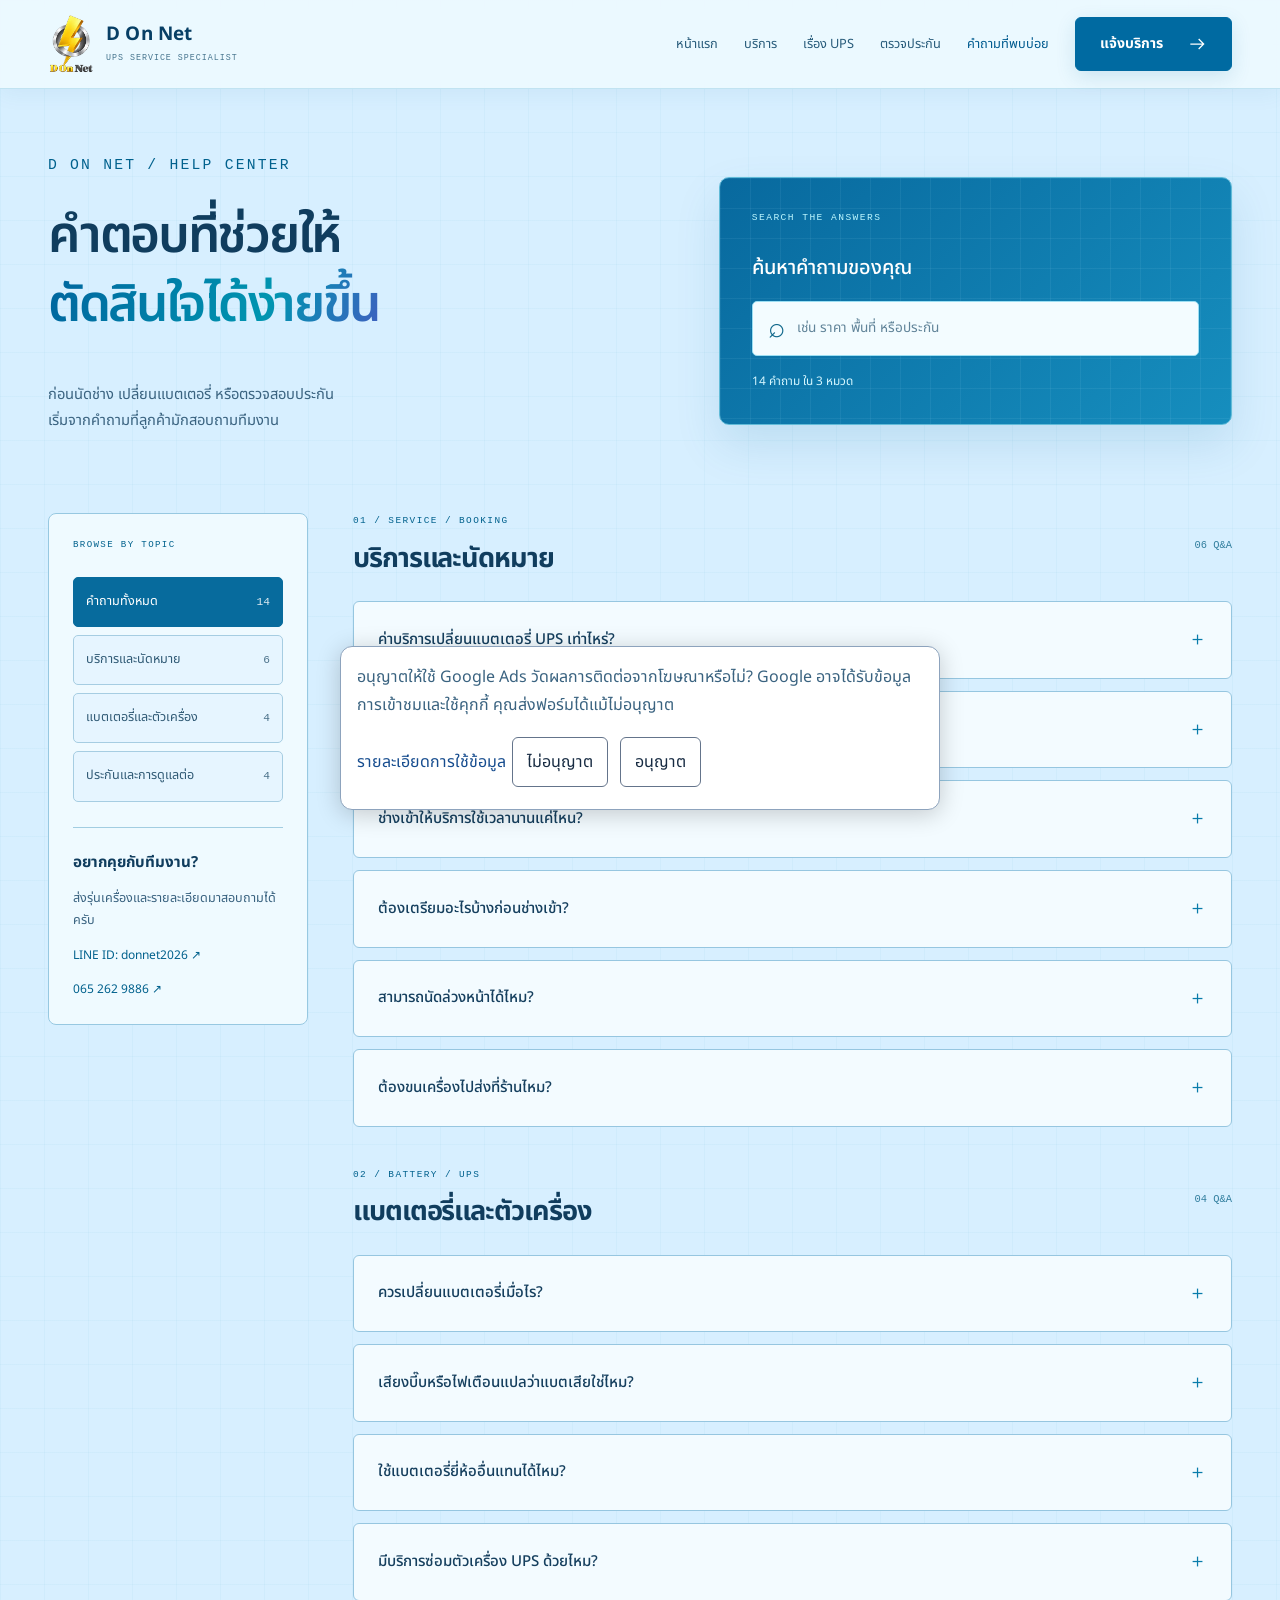
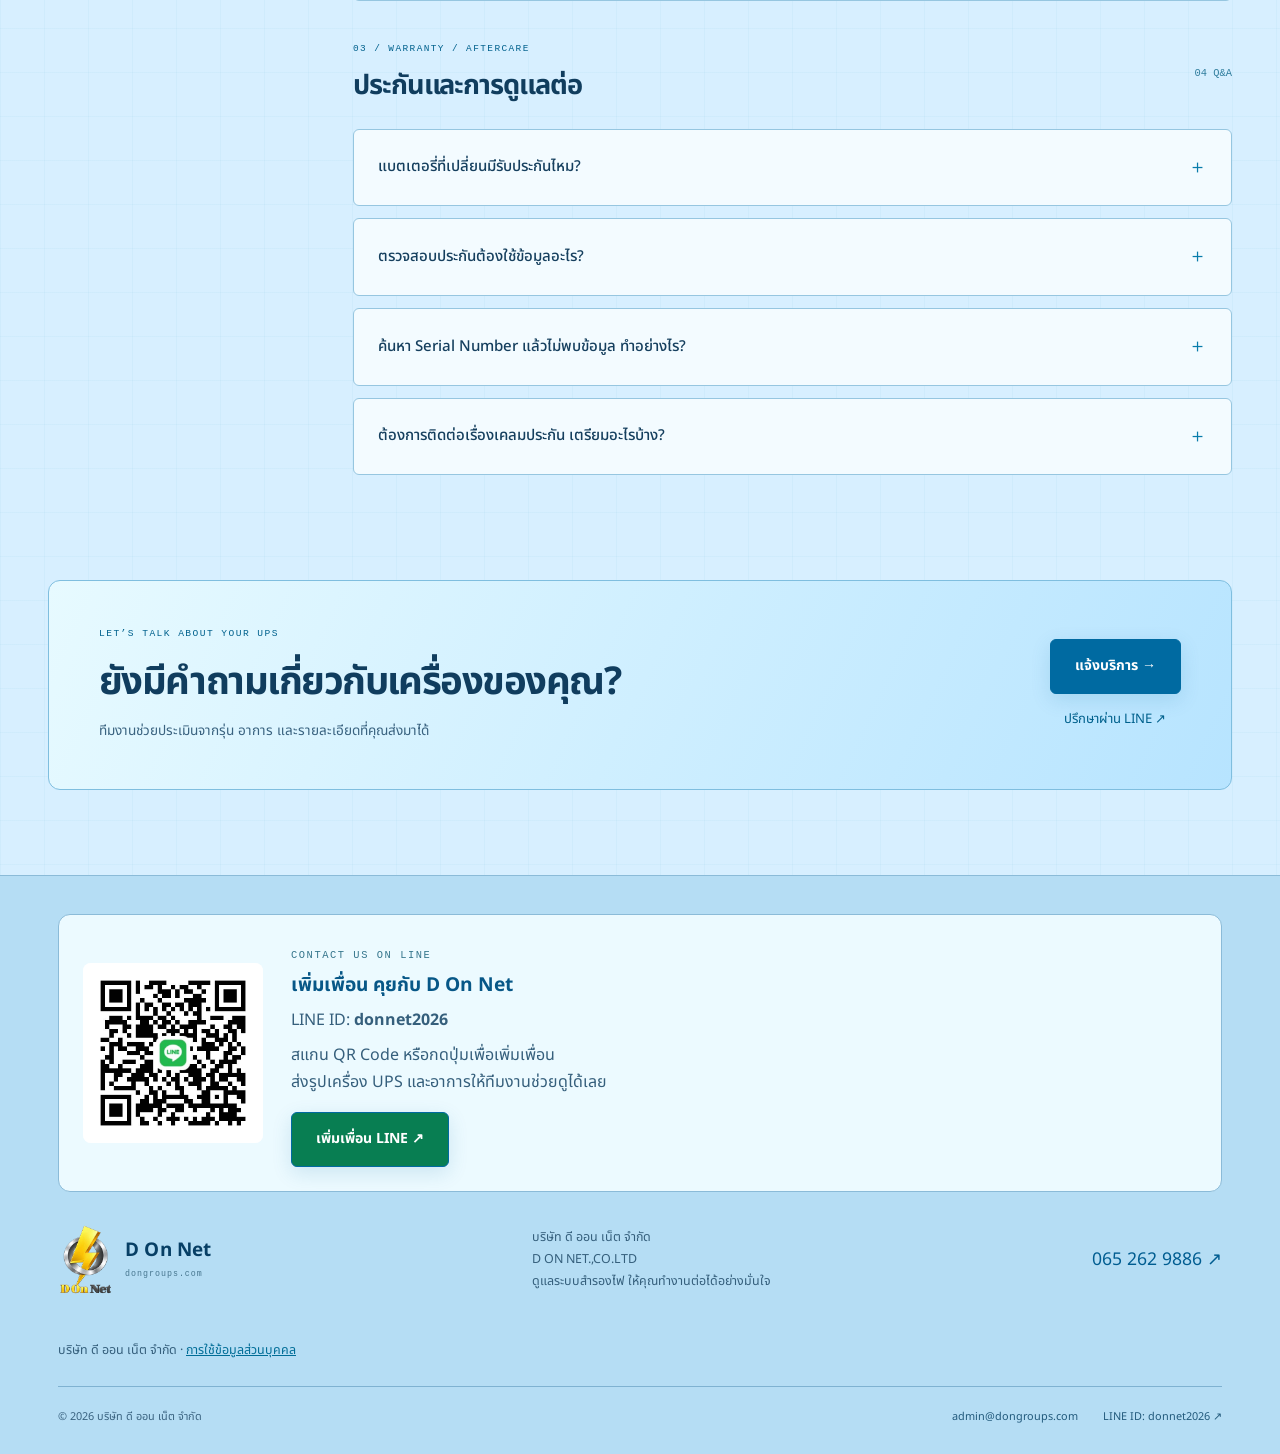
==== commit 722844da: "Remove footer measurement settings button" ====
--- a/faq.html
+++ b/faq.html
@@ -1 +1 @@
-<!DOCTYPE html><html lang="th"><head><meta charset="UTF-8"><meta name="viewport" content="width=device-width,initial-scale=1"><title>คำถามก่อนนัดบริการ UPS | D On Net</title><meta name="description" content="บริการเปลี่ยนแบตเตอรี่ UPS และตรวจเช็กเครื่อง รับงานทั่วประเทศ ส่งรูปฉลากรุ่น จำนวนเครื่อง และพื้นที่ เพื่อขอประเมินก่อนนัดหมาย โทร 065 262 9886 หรือ LINE donnet2026"><link rel="icon" type="image/png" href="assets/d-on-net-logo-small.webp"><link rel="preconnect" href="https://fonts.googleapis.com"><link rel="preconnect" href="https://fonts.gstatic.com" crossorigin><link href="https://fonts.googleapis.com/css2?family=Noto+Sans+Thai:wght@400;500;600;700;800&display=swap" rel="stylesheet"><link rel="stylesheet" href="site.css"><link rel="stylesheet" href="azure.css?v=line20261031"><link rel="stylesheet" href="faq.css"><link rel="stylesheet" href="contact.css?v=ads20261031"><script defer src="analytics-config.js?v=tag20261102"></script><script defer src="measurement.js?v=tag20261102"></script></head><body><a class="skip" href="#main">ข้ามไปเนื้อหา</a><header class="site-header"><div class="nav-shell"><a class="logo company-logo" href="index.html" aria-label="D On Net หน้าแรก"><img src="assets/d-on-net-logo-small.webp" alt="โลโก้ D On Net" width="1080" height="1482"><span>D On Net<small>UPS SERVICE SPECIALIST</small></span></a><button class="menu-toggle" aria-controls="site-menu" aria-expanded="false" aria-label="เปิดเมนู">☰</button><nav id="site-menu" class="site-menu" aria-label="เมนูหลัก"><a href="index.html" >หน้าแรก</a><a href="services.html" >บริการ</a><a href="ups-info.html" >เรื่อง UPS</a><a href="warranty.html" >ตรวจประกัน</a><a href="faq.html" aria-current="page">คำถามที่พบบ่อย</a><a class="button small" href="submit.html">แจ้งบริการ <svg viewBox="0 0 24 24" fill="none" stroke="currentColor" stroke-width="1.5" aria-hidden="true"><path d="M4 12h16m-6-6 6 6-6 6"/></svg></a></nav></div></header><main id="main"><section class="faq-hero wrap"><div><p class="eyebrow">D ON NET / HELP CENTER</p><h1>คำตอบที่ช่วยให้<br><span class="gradient-text">ตัดสินใจได้ง่ายขึ้น</span></h1><p>ก่อนนัดช่าง เปลี่ยนแบตเตอรี่ หรือตรวจสอบประกัน<br>เริ่มจากคำถามที่ลูกค้ามักสอบถามทีมงาน</p></div><div class="faq-search-panel"><span class="eyebrow">SEARCH THE ANSWERS</span><label for="faqSearch">ค้นหาคำถามของคุณ</label><div class="faq-search-row"><span aria-hidden="true">⌕</span><input id="faqSearch" type="search" placeholder="เช่น ราคา พื้นที่ หรือประกัน" autocomplete="off" aria-describedby="faqCount"></div><p id="faqCount" role="status" aria-live="polite">14 คำถาม ใน 3 หมวด</p></div></section><section class="faq-workspace wrap"><aside class="faq-sidebar"><p class="eyebrow">BROWSE BY TOPIC</p><div class="faq-filters" role="group" aria-label="กรองหมวดคำถาม"><button type="button" data-category="all" aria-pressed="true">คำถามทั้งหมด <span>14</span></button><button type="button" data-category="service" aria-pressed="false">บริการและนัดหมาย <span>6</span></button><button type="button" data-category="battery" aria-pressed="false">แบตเตอรี่และตัวเครื่อง <span>4</span></button><button type="button" data-category="warranty" aria-pressed="false">ประกันและการดูแลต่อ <span>4</span></button></div><div class="faq-help"><h3>อยากคุยกับทีมงาน?</h3><p>ส่งรุ่นเครื่องและรายละเอียดมาสอบถามได้ครับ</p><a class="text-link" href="https://line.me/ti/p/7WVA7WKmYW" target="_blank" rel="noopener">LINE ID: donnet2026 ↗</a><a class="text-link" href="tel:0652629886">065 262 9886 ↗</a></div></aside><div class="faq-results"><section class="faq-topic" data-topic="service" aria-labelledby="topic-service"><div class="faq-topic-heading"><div><p class="eyebrow">01 / SERVICE / BOOKING</p><h2 id="topic-service">บริการและนัดหมาย</h2></div><span>06 Q&A</span></div><details class="faq-item" data-category="service"><summary>ค่าบริการเปลี่ยนแบตเตอรี่ UPS เท่าไหร่?</summary><div class="faq-answer"><p>ราคาขึ้นอยู่กับขนาด รุ่นของ UPS และแบตเตอรี่ที่เลือก ส่งยี่ห้อ รุ่น จำนวนเครื่อง และสถานที่ให้ทีมงานประเมินก่อนนัดหมายได้ ผ่าน <a href="submit.html">ฟอร์มแจ้งบริการ</a> หรือโทร 065 262 9886</p></div></details><details class="faq-item" data-category="service"><summary>ให้บริการพื้นที่ไหนบ้าง?</summary><div class="faq-answer"><p>รับงานทั่วประเทศ กรุณาแจ้งรุ่น จำนวนเครื่อง เขต / อำเภอ และจังหวัด ทีมงานติดต่อกลับในเวลาทำการเพื่อประเมินและยืนยันนัดหมาย</p></div></details><details class="faq-item" data-category="service"><summary>ช่างเข้าให้บริการใช้เวลานานแค่ไหน?</summary><div class="faq-answer"><p>ระยะเวลาขึ้นอยู่กับรุ่น จำนวนเครื่อง ขอบเขตงาน และสภาพหน้างาน ส่งข้อมูลให้ทีมงานประเมินและตกลงเวลาหยุดระบบก่อนยืนยันนัดหมาย</p></div></details><details class="faq-item" data-category="service"><summary>ต้องเตรียมอะไรบ้างก่อนช่างเข้า?</summary><div class="faq-answer"><p>เตรียมสถานที่และที่อยู่ให้ชัดเจน ภาพเครื่องกับป้ายรุ่น และชื่อพร้อมเบอร์ผู้ประสานงานหน้างาน แจ้งข้อกำหนดการเข้าพื้นที่หรือเวลาที่สะดวกให้ทีมงานทราบล่วงหน้า</p></div></details><details class="faq-item" data-category="service"><summary>สามารถนัดล่วงหน้าได้ไหม?</summary><div class="faq-answer"><p>ส่งวันที่สะดวกให้ทีมงานตรวจสอบตารางและเตรียมอุปกรณ์ วันเวลาเข้าบริการต้องได้รับการยืนยันจากทีมงานก่อน</p></div></details><details class="faq-item" data-category="service"><summary>ต้องขนเครื่องไปส่งที่ร้านไหม?</summary><div class="faq-answer"><p>มีบริการถึงหน้างานที่บ้านหรือสำนักงาน แจ้งสถานที่ให้ทีมงานยืนยันรายละเอียดก่อนเข้าบริการได้</p></div></details></section><section class="faq-topic" data-topic="battery" aria-labelledby="topic-battery"><div class="faq-topic-heading"><div><p class="eyebrow">02 / BATTERY / UPS</p><h2 id="topic-battery">แบตเตอรี่และตัวเครื่อง</h2></div><span>04 Q&A</span></div><details class="faq-item" data-category="battery"><summary>ควรเปลี่ยนแบตเตอรี่เมื่อไร?</summary><div class="faq-answer"><p>ให้พิจารณาคู่มือของรุ่น สภาพการใช้งาน และผลตรวจสอบ ไม่ต้องรอจนสำรองไฟไม่ได้ หากเวลาสำรองลดลงหรือมีข้อความเตือน ส่งข้อมูลให้ทีมงานช่วยประเมินได้ ดูเพิ่มเติมที่ <a href="ups-info.html#lifespan">เรื่องอายุแบตเตอรี่ UPS</a></p></div></details><details class="faq-item" data-category="battery"><summary>เสียงบี๊บหรือไฟเตือนแปลว่าแบตเสียใช่ไหม?</summary><div class="faq-answer"><p>ยังสรุปจากเสียงหรือไฟเตือนเพียงอย่างเดียวไม่ได้ครับ จดข้อความและรูปแบบเสียง หรือถ่ายภาพหน้าจอไว้ เพื่อให้ทีมงานตรวจสอบตามรุ่น ดู <a href="ups-info.html#symptoms">อาการที่ควรตรวจเช็ก</a></p></div></details><details class="faq-item" data-category="battery"><summary>ใช้แบตเตอรี่ยี่ห้ออื่นแทนได้ไหม?</summary><div class="faq-answer"><p>ให้ทีมงานตรวจความเข้ากันได้กับรุ่นเครื่องและข้อกำหนดของผู้ผลิตก่อนเลือกแบตเตอรี่ พร้อมแจ้งตัวเลือกและรายละเอียดการรับประกันให้ทราบก่อนให้บริการ</p></div></details><details class="faq-item" data-category="battery"><summary>มีบริการซ่อมตัวเครื่อง UPS ด้วยไหม?</summary><div class="faq-answer"><p>บริการหลักคือ PM ตรวจสอบและเปลี่ยนแบตเตอรี่ สำหรับอินเวอร์เตอร์หรือบอร์ดของเครื่อง สอบถามเป็นกรณีได้ ทีมงานจะประเมินตามสภาพจริง</p></div></details></section><section class="faq-topic" data-topic="warranty" aria-labelledby="topic-warranty"><div class="faq-topic-heading"><div><p class="eyebrow">03 / WARRANTY / AFTERCARE</p><h2 id="topic-warranty">ประกันและการดูแลต่อ</h2></div><span>04 Q&A</span></div><details class="faq-item" data-category="warranty"><summary>แบตเตอรี่ที่เปลี่ยนมีรับประกันไหม?</summary><div class="faq-answer"><p>มีรับประกันตามรุ่น ยี่ห้อ และเงื่อนไขที่ระบุในใบงาน ทีมงานจะแจ้งรายละเอียดก่อนให้บริการ ตรวจสอบได้ที่ <a href="warranty.html">หน้าตรวจประกัน</a></p></div></details><details class="faq-item" data-category="warranty"><summary>ตรวจสอบประกันต้องใช้ข้อมูลอะไร?</summary><div class="faq-answer"><p>ใช้ Serial Number ของเครื่อง ซึ่งดูได้จากป้ายบนตัวเครื่องหรือข้อมูลในใบงาน หากหาไม่พบ ส่งภาพป้ายให้ทีมงานช่วยดูผ่าน LINE ได้</p></div></details><details class="faq-item" data-category="warranty"><summary>ค้นหา Serial Number แล้วไม่พบข้อมูล ทำอย่างไร?</summary><div class="faq-answer"><p>ตรวจตัวอักษรและตัวเลขให้ตรงกับป้ายเครื่อง หากยังไม่พบ ติดต่อทีมงานพร้อม Serial Number และใบงานเพื่อช่วยตรวจสอบ การค้นหาไม่พบยังไม่ยืนยันว่าเครื่องไม่มีประกัน</p></div></details><details class="faq-item" data-category="warranty"><summary>ต้องการติดต่อเรื่องเคลมประกัน เตรียมอะไรบ้าง?</summary><div class="faq-answer"><p>เตรียม Serial Number ใบงาน และรายละเอียดอาการหรือข้อความเตือน ติดต่อ 065 262 9886 หรือ LINE ID: donnet2026 เพื่อให้ทีมงานตรวจสอบตามเงื่อนไขในใบงาน</p></div></details></section><div class="faq-empty" hidden><span class="eyebrow">NO MATCHING ANSWERS</span><h2>ยังไม่พบคำถามที่ตรงกัน</h2><p>ลองใช้คำสั้นลง หรือเลือกดูคำถามทั้งหมด</p><button type="button" class="button secondary" id="faqReset">ล้างการค้นหา</button><a class="text-link" href="https://line.me/ti/p/7WVA7WKmYW" target="_blank" rel="noopener">สอบถามทีมงาน ↗</a></div><noscript><p>เปิดแต่ละคำถามเพื่ออ่านคำตอบได้ โดยช่องค้นหาและตัวกรองต้องใช้ JavaScript</p></noscript></div></section><section class="contact-banner wrap"><div><p class="eyebrow">LET’S TALK ABOUT YOUR UPS</p><h2>ยังมีคำถามเกี่ยวกับเครื่องของคุณ?</h2><p>ทีมงานช่วยประเมินจากรุ่น อาการ และรายละเอียดที่คุณส่งมาได้</p></div><div class="cta-actions"><a class="button" href="submit.html">แจ้งบริการ →</a><a class="text-link" href="https://line.me/ti/p/7WVA7WKmYW" target="_blank" rel="noopener">ปรึกษาผ่าน LINE ↗</a></div></section></main><footer class="site-footer"><div class="line-contact"><a class="line-contact-qr" href="https://line.me/ti/p/7WVA7WKmYW" target="_blank" rel="noopener" aria-label="เพิ่มเพื่อน LINE donnet2026"><img src="assets/line-donnet2026-qr.jpg" alt="QR Code เพิ่มเพื่อน LINE ส่วนตัว donnet2026" width="574" height="574" loading="lazy"></a><div><p class="eyebrow">CONTACT US ON LINE</p><h3>เพิ่มเพื่อน คุยกับ D On Net</h3><p>LINE ID: <strong>donnet2026</strong><br></p><p>สแกน QR Code หรือกดปุ่มเพื่อเพิ่มเพื่อน<br>ส่งรูปเครื่อง UPS และอาการให้ทีมงานช่วยดูได้เลย</p><a class="button" href="https://line.me/ti/p/7WVA7WKmYW" target="_blank" rel="noopener">เพิ่มเพื่อน LINE ↗</a></div></div><div class="footer-top"><a class="logo company-logo" href="index.html"><img src="assets/d-on-net-logo-small.webp" alt="โลโก้ D On Net" width="1080" height="1482"><span>D On Net<small>dongroups.com</small></span></a><p>บริษัท ดี ออน เน็ต จำกัด<br><span lang="en">D ON NET.,CO.LTD</span><br>ดูแลระบบสำรองไฟ ให้คุณทำงานต่อได้อย่างมั่นใจ</p><a href="tel:0652629886">065 262 9886 ↗</a></div><p class="ads-company-note">บริษัท ดี ออน เน็ต จำกัด · <a href="privacy.html">การใช้ข้อมูลส่วนบุคคล</a></p><div class="footer-bottom"><span>© 2026 บริษัท ดี ออน เน็ต จำกัด</span><div><a href="mailto:admin@dongroups.com">admin@dongroups.com</a><a href="https://line.me/ti/p/7WVA7WKmYW" target="_blank" rel="noopener">LINE ID: donnet2026 ↗</a></div></div></footer><script src="service-config.js?v=ads20261031"></script><script src="site.js"></script><script src="contact.js?v=ads20261031"></script><script src="faq.js"></script><nav class="mobile-contact" aria-label="ติดต่อทีมงาน"><a class="button" href="https://line.me/ti/p/7WVA7WKmYW" target="_blank" rel="noopener">ส่งรูปทาง LINE ↗</a><a class="button secondary" href="tel:0652629886">โทร 065 262 9886</a></nav></body></html>+<!DOCTYPE html><html lang="th"><head><meta charset="UTF-8"><meta name="viewport" content="width=device-width,initial-scale=1"><title>คำถามเรื่องเปลี่ยนแบตเตอรี่ UPS และนัดบริการ | D On Net</title><meta name="description" content="คำถามที่พบบ่อยก่อนเปลี่ยนแบตเตอรี่ UPS การเตรียมข้อมูลเครื่อง การนัดหมาย และเงื่อนไขดูแลหลังบริการ สอบถามรายละเอียดกับ D On Net ก่อนยืนยันงาน"><link rel="icon" type="image/png" href="assets/d-on-net-logo-small.webp"><link rel="preconnect" href="https://fonts.googleapis.com"><link rel="preconnect" href="https://fonts.gstatic.com" crossorigin><link href="https://fonts.googleapis.com/css2?family=Noto+Sans+Thai:wght@400;500;600;700;800&display=swap" rel="stylesheet"><link rel="stylesheet" href="site.css"><link rel="stylesheet" href="azure.css?v=line20261031"><link rel="stylesheet" href="faq.css"><link rel="stylesheet" href="contact.css?v=ads20261031"><script defer src="analytics-config.js?v=tag20261102"></script><script defer src="measurement.js?v=consent20261102"></script><link rel="canonical" href="https://www.dongroups.com/faq.html"><meta property="og:type" content="website"><meta property="og:locale" content="th_TH"><meta property="og:site_name" content="D On Net"><meta property="og:title" content="คำถามเรื่องเปลี่ยนแบตเตอรี่ UPS และนัดบริการ | D On Net"><meta property="og:description" content="คำถามที่พบบ่อยก่อนเปลี่ยนแบตเตอรี่ UPS การเตรียมข้อมูลเครื่อง การนัดหมาย และเงื่อนไขดูแลหลังบริการ สอบถามรายละเอียดกับ D On Net ก่อนยืนยันงาน"><meta property="og:url" content="https://www.dongroups.com/faq.html"><script type="application/ld+json">{"@context":"https://schema.org","@graph":[{"@type":"Organization","@id":"https://www.dongroups.com/#organization","name":"D On Net","legalName":"บริษัท ดี ออน เน็ต จำกัด","url":"https://www.dongroups.com/","logo":"https://www.dongroups.com/assets/d-on-net-logo-small.webp","telephone":"+66652629886","email":"admin@dongroups.com"},{"@type":"WebPage","@id":"https://www.dongroups.com/faq.html#webpage","url":"https://www.dongroups.com/faq.html","name":"คำถามเรื่องเปลี่ยนแบตเตอรี่ UPS และนัดบริการ | D On Net","description":"คำถามที่พบบ่อยก่อนเปลี่ยนแบตเตอรี่ UPS การเตรียมข้อมูลเครื่อง การนัดหมาย และเงื่อนไขดูแลหลังบริการ สอบถามรายละเอียดกับ D On Net ก่อนยืนยันงาน","inLanguage":"th","publisher":{"@id":"https://www.dongroups.com/#organization"}}]}</script></head><body><a class="skip" href="#main">ข้ามไปเนื้อหา</a><header class="site-header"><div class="nav-shell"><a class="logo company-logo" href="index.html" aria-label="D On Net หน้าแรก"><img src="assets/d-on-net-logo-small.webp" alt="โลโก้ D On Net" width="1080" height="1482"><span>D On Net<small>UPS SERVICE SPECIALIST</small></span></a><button class="menu-toggle" aria-controls="site-menu" aria-expanded="false" aria-label="เปิดเมนู">☰</button><nav id="site-menu" class="site-menu" aria-label="เมนูหลัก"><a href="index.html" >หน้าแรก</a><a href="services.html" >บริการ</a><a href="ups-info.html" >เรื่อง UPS</a><a href="warranty.html" >ตรวจประกัน</a><a href="faq.html" aria-current="page">คำถามที่พบบ่อย</a><a class="button small" href="submit.html">แจ้งบริการ <svg viewBox="0 0 24 24" fill="none" stroke="currentColor" stroke-width="1.5" aria-hidden="true"><path d="M4 12h16m-6-6 6 6-6 6"/></svg></a></nav></div></header><main id="main"><section class="faq-hero wrap"><div><p class="eyebrow">D ON NET / HELP CENTER</p><h1>คำตอบที่ช่วยให้<br><span class="gradient-text">ตัดสินใจได้ง่ายขึ้น</span></h1><p>ก่อนนัดช่าง เปลี่ยนแบตเตอรี่ หรือตรวจสอบประกัน<br>เริ่มจากคำถามที่ลูกค้ามักสอบถามทีมงาน</p></div><div class="faq-search-panel"><span class="eyebrow">SEARCH THE ANSWERS</span><label for="faqSearch">ค้นหาคำถามของคุณ</label><div class="faq-search-row"><span aria-hidden="true">⌕</span><input id="faqSearch" type="search" placeholder="เช่น ราคา พื้นที่ หรือประกัน" autocomplete="off" aria-describedby="faqCount"></div><p id="faqCount" role="status" aria-live="polite">14 คำถาม ใน 3 หมวด</p></div></section><section class="faq-workspace wrap"><aside class="faq-sidebar"><p class="eyebrow">BROWSE BY TOPIC</p><div class="faq-filters" role="group" aria-label="กรองหมวดคำถาม"><button type="button" data-category="all" aria-pressed="true">คำถามทั้งหมด <span>14</span></button><button type="button" data-category="service" aria-pressed="false">บริการและนัดหมาย <span>6</span></button><button type="button" data-category="battery" aria-pressed="false">แบตเตอรี่และตัวเครื่อง <span>4</span></button><button type="button" data-category="warranty" aria-pressed="false">ประกันและการดูแลต่อ <span>4</span></button></div><div class="faq-help"><h3>อยากคุยกับทีมงาน?</h3><p>ส่งรุ่นเครื่องและรายละเอียดมาสอบถามได้ครับ</p><a class="text-link" href="https://line.me/ti/p/7WVA7WKmYW" target="_blank" rel="noopener">LINE ID: donnet2026 ↗</a><a class="text-link" href="tel:0652629886">065 262 9886 ↗</a></div></aside><div class="faq-results"><section class="faq-topic" data-topic="service" aria-labelledby="topic-service"><div class="faq-topic-heading"><div><p class="eyebrow">01 / SERVICE / BOOKING</p><h2 id="topic-service">บริการและนัดหมาย</h2></div><span>06 Q&A</span></div><details class="faq-item" data-category="service"><summary>ค่าบริการเปลี่ยนแบตเตอรี่ UPS เท่าไหร่?</summary><div class="faq-answer"><p>ราคาขึ้นอยู่กับขนาด รุ่นของ UPS และแบตเตอรี่ที่เลือก ส่งยี่ห้อ รุ่น จำนวนเครื่อง และสถานที่ให้ทีมงานประเมินก่อนนัดหมายได้ ผ่าน <a href="submit.html">ฟอร์มแจ้งบริการ</a> หรือโทร 065 262 9886</p></div></details><details class="faq-item" data-category="service"><summary>ให้บริการพื้นที่ไหนบ้าง?</summary><div class="faq-answer"><p>รับงานทั่วประเทศ กรุณาแจ้งรุ่น จำนวนเครื่อง เขต / อำเภอ และจังหวัด ทีมงานติดต่อกลับในเวลาทำการเพื่อประเมินและยืนยันนัดหมาย</p></div></details><details class="faq-item" data-category="service"><summary>ช่างเข้าให้บริการใช้เวลานานแค่ไหน?</summary><div class="faq-answer"><p>ระยะเวลาขึ้นอยู่กับรุ่น จำนวนเครื่อง ขอบเขตงาน และสภาพหน้างาน ส่งข้อมูลให้ทีมงานประเมินและตกลงเวลาหยุดระบบก่อนยืนยันนัดหมาย</p></div></details><details class="faq-item" data-category="service"><summary>ต้องเตรียมอะไรบ้างก่อนช่างเข้า?</summary><div class="faq-answer"><p>เตรียมสถานที่และที่อยู่ให้ชัดเจน ภาพเครื่องกับป้ายรุ่น และชื่อพร้อมเบอร์ผู้ประสานงานหน้างาน แจ้งข้อกำหนดการเข้าพื้นที่หรือเวลาที่สะดวกให้ทีมงานทราบล่วงหน้า</p></div></details><details class="faq-item" data-category="service"><summary>สามารถนัดล่วงหน้าได้ไหม?</summary><div class="faq-answer"><p>ส่งวันที่สะดวกให้ทีมงานตรวจสอบตารางและเตรียมอุปกรณ์ วันเวลาเข้าบริการต้องได้รับการยืนยันจากทีมงานก่อน</p></div></details><details class="faq-item" data-category="service"><summary>ต้องขนเครื่องไปส่งที่ร้านไหม?</summary><div class="faq-answer"><p>มีบริการถึงหน้างานที่บ้านหรือสำนักงาน แจ้งสถานที่ให้ทีมงานยืนยันรายละเอียดก่อนเข้าบริการได้</p></div></details></section><section class="faq-topic" data-topic="battery" aria-labelledby="topic-battery"><div class="faq-topic-heading"><div><p class="eyebrow">02 / BATTERY / UPS</p><h2 id="topic-battery">แบตเตอรี่และตัวเครื่อง</h2></div><span>04 Q&A</span></div><details class="faq-item" data-category="battery"><summary>ควรเปลี่ยนแบตเตอรี่เมื่อไร?</summary><div class="faq-answer"><p>ให้พิจารณาคู่มือของรุ่น สภาพการใช้งาน และผลตรวจสอบ ไม่ต้องรอจนสำรองไฟไม่ได้ หากเวลาสำรองลดลงหรือมีข้อความเตือน ส่งข้อมูลให้ทีมงานช่วยประเมินได้ ดูเพิ่มเติมที่ <a href="ups-info.html#lifespan">เรื่องอายุแบตเตอรี่ UPS</a></p></div></details><details class="faq-item" data-category="battery"><summary>เสียงบี๊บหรือไฟเตือนแปลว่าแบตเสียใช่ไหม?</summary><div class="faq-answer"><p>ยังสรุปจากเสียงหรือไฟเตือนเพียงอย่างเดียวไม่ได้ครับ จดข้อความและรูปแบบเสียง หรือถ่ายภาพหน้าจอไว้ เพื่อให้ทีมงานตรวจสอบตามรุ่น ดู <a href="ups-info.html#symptoms">อาการที่ควรตรวจเช็ก</a></p></div></details><details class="faq-item" data-category="battery"><summary>ใช้แบตเตอรี่ยี่ห้ออื่นแทนได้ไหม?</summary><div class="faq-answer"><p>ให้ทีมงานตรวจความเข้ากันได้กับรุ่นเครื่องและข้อกำหนดของผู้ผลิตก่อนเลือกแบตเตอรี่ พร้อมแจ้งตัวเลือกและรายละเอียดการรับประกันให้ทราบก่อนให้บริการ</p></div></details><details class="faq-item" data-category="battery"><summary>มีบริการซ่อมตัวเครื่อง UPS ด้วยไหม?</summary><div class="faq-answer"><p>บริการหลักคือ PM ตรวจสอบและเปลี่ยนแบตเตอรี่ สำหรับอินเวอร์เตอร์หรือบอร์ดของเครื่อง สอบถามเป็นกรณีได้ ทีมงานจะประเมินตามสภาพจริง</p></div></details></section><section class="faq-topic" data-topic="warranty" aria-labelledby="topic-warranty"><div class="faq-topic-heading"><div><p class="eyebrow">03 / WARRANTY / AFTERCARE</p><h2 id="topic-warranty">ประกันและการดูแลต่อ</h2></div><span>04 Q&A</span></div><details class="faq-item" data-category="warranty"><summary>แบตเตอรี่ที่เปลี่ยนมีรับประกันไหม?</summary><div class="faq-answer"><p>มีรับประกันตามรุ่น ยี่ห้อ และเงื่อนไขที่ระบุในใบงาน ทีมงานจะแจ้งรายละเอียดก่อนให้บริการ ตรวจสอบได้ที่ <a href="warranty.html">หน้าตรวจประกัน</a></p></div></details><details class="faq-item" data-category="warranty"><summary>ตรวจสอบประกันต้องใช้ข้อมูลอะไร?</summary><div class="faq-answer"><p>ใช้ Serial Number ของเครื่อง ซึ่งดูได้จากป้ายบนตัวเครื่องหรือข้อมูลในใบงาน หากหาไม่พบ ส่งภาพป้ายให้ทีมงานช่วยดูผ่าน LINE ได้</p></div></details><details class="faq-item" data-category="warranty"><summary>ค้นหา Serial Number แล้วไม่พบข้อมูล ทำอย่างไร?</summary><div class="faq-answer"><p>ตรวจตัวอักษรและตัวเลขให้ตรงกับป้ายเครื่อง หากยังไม่พบ ติดต่อทีมงานพร้อม Serial Number และใบงานเพื่อช่วยตรวจสอบ การค้นหาไม่พบยังไม่ยืนยันว่าเครื่องไม่มีประกัน</p></div></details><details class="faq-item" data-category="warranty"><summary>ต้องการติดต่อเรื่องเคลมประกัน เตรียมอะไรบ้าง?</summary><div class="faq-answer"><p>เตรียม Serial Number ใบงาน และรายละเอียดอาการหรือข้อความเตือน ติดต่อ 065 262 9886 หรือ LINE ID: donnet2026 เพื่อให้ทีมงานตรวจสอบตามเงื่อนไขในใบงาน</p></div></details></section><div class="faq-empty" hidden><span class="eyebrow">NO MATCHING ANSWERS</span><h2>ยังไม่พบคำถามที่ตรงกัน</h2><p>ลองใช้คำสั้นลง หรือเลือกดูคำถามทั้งหมด</p><button type="button" class="button secondary" id="faqReset">ล้างการค้นหา</button><a class="text-link" href="https://line.me/ti/p/7WVA7WKmYW" target="_blank" rel="noopener">สอบถามทีมงาน ↗</a></div><noscript><p>เปิดแต่ละคำถามเพื่ออ่านคำตอบได้ โดยช่องค้นหาและตัวกรองต้องใช้ JavaScript</p></noscript></div></section><section class="contact-banner wrap"><div><p class="eyebrow">LET’S TALK ABOUT YOUR UPS</p><h2>ยังมีคำถามเกี่ยวกับเครื่องของคุณ?</h2><p>ทีมงานช่วยประเมินจากรุ่น อาการ และรายละเอียดที่คุณส่งมาได้</p></div><div class="cta-actions"><a class="button" href="submit.html">แจ้งบริการ →</a><a class="text-link" href="https://line.me/ti/p/7WVA7WKmYW" target="_blank" rel="noopener">ปรึกษาผ่าน LINE ↗</a></div></section></main><footer class="site-footer"><div class="line-contact"><a class="line-contact-qr" href="https://line.me/ti/p/7WVA7WKmYW" target="_blank" rel="noopener" aria-label="เพิ่มเพื่อน LINE donnet2026"><img src="assets/line-donnet2026-qr.jpg" alt="QR Code เพิ่มเพื่อน LINE ส่วนตัว donnet2026" width="574" height="574" loading="lazy"></a><div><p class="eyebrow">CONTACT US ON LINE</p><h3>เพิ่มเพื่อน คุยกับ D On Net</h3><p>LINE ID: <strong>donnet2026</strong><br></p><p>สแกน QR Code หรือกดปุ่มเพื่อเพิ่มเพื่อน<br>ส่งรูปเครื่อง UPS และอาการให้ทีมงานช่วยดูได้เลย</p><a class="button" href="https://line.me/ti/p/7WVA7WKmYW" target="_blank" rel="noopener">เพิ่มเพื่อน LINE ↗</a></div></div><div class="footer-top"><a class="logo company-logo" href="index.html"><img src="assets/d-on-net-logo-small.webp" alt="โลโก้ D On Net" width="1080" height="1482"><span>D On Net<small>dongroups.com</small></span></a><p>บริษัท ดี ออน เน็ต จำกัด<br><span lang="en">D ON NET.,CO.LTD</span><br>ดูแลระบบสำรองไฟ ให้คุณทำงานต่อได้อย่างมั่นใจ</p><a href="tel:0652629886">065 262 9886 ↗</a></div><p class="ads-company-note">บริษัท ดี ออน เน็ต จำกัด · <a href="privacy.html">การใช้ข้อมูลส่วนบุคคล</a></p><div class="footer-bottom"><span>© 2026 บริษัท ดี ออน เน็ต จำกัด</span><div><a href="mailto:admin@dongroups.com">admin@dongroups.com</a><a href="https://line.me/ti/p/7WVA7WKmYW" target="_blank" rel="noopener">LINE ID: donnet2026 ↗</a></div></div></footer><script src="service-config.js?v=ads20261031"></script><script src="site.js"></script><script src="contact.js?v=ads20261031"></script><script src="faq.js"></script><nav class="mobile-contact" aria-label="ติดต่อทีมงาน"><a class="button" href="https://line.me/ti/p/7WVA7WKmYW" target="_blank" rel="noopener">ส่งรูปทาง LINE ↗</a><a class="button secondary" href="tel:0652629886">โทร 065 262 9886</a></nav></body></html>
